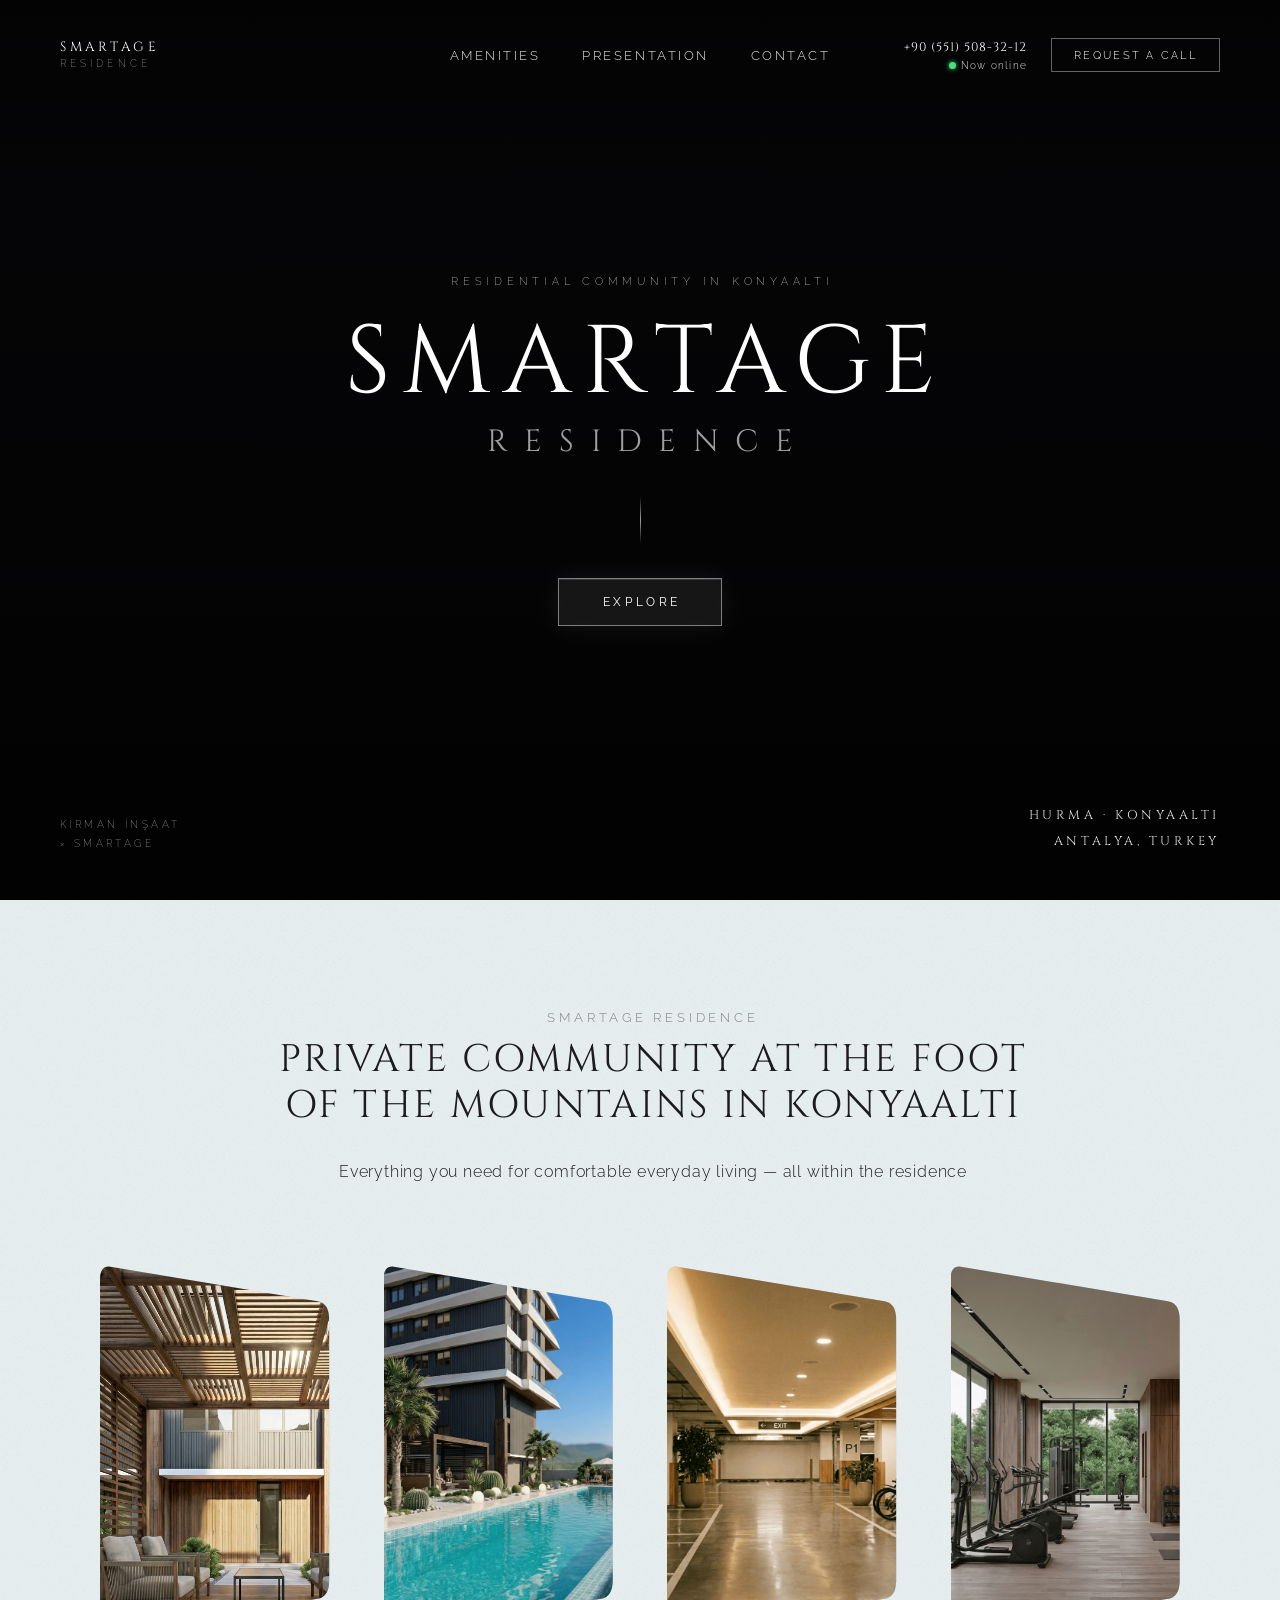
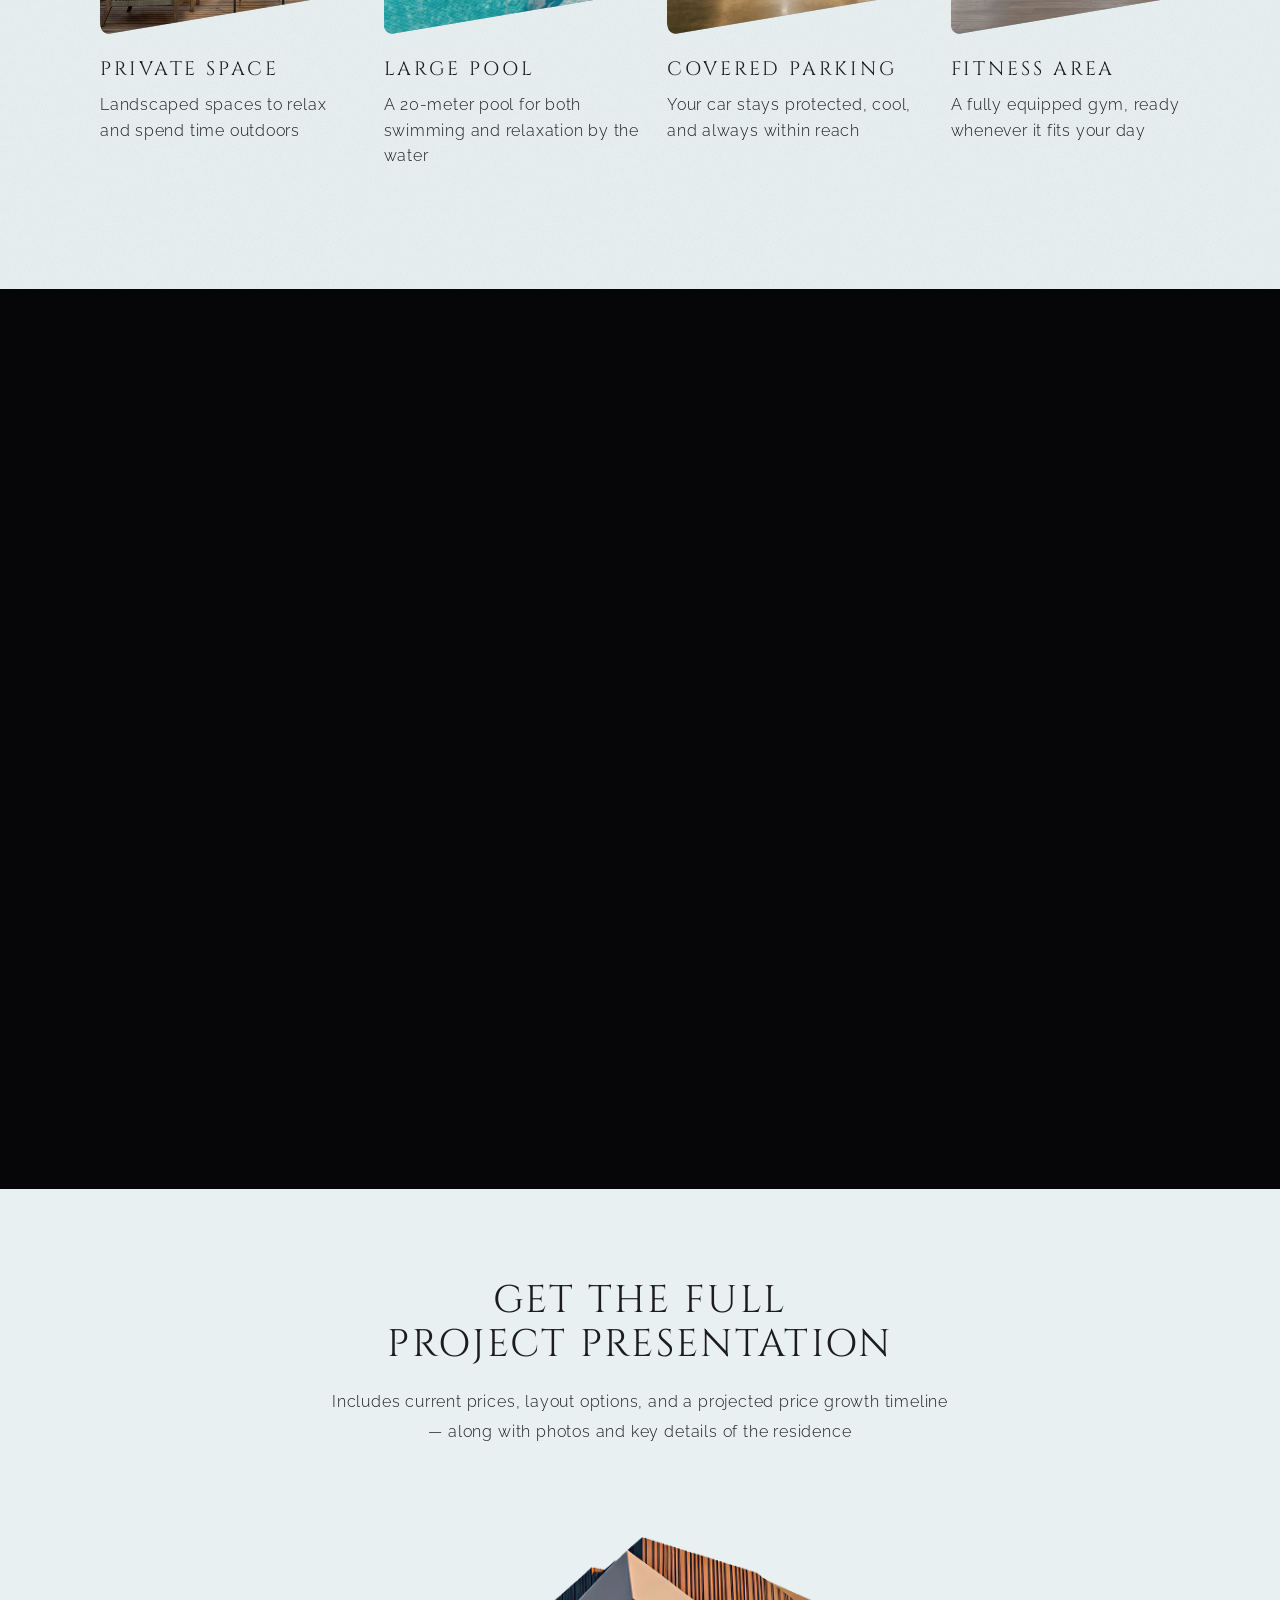
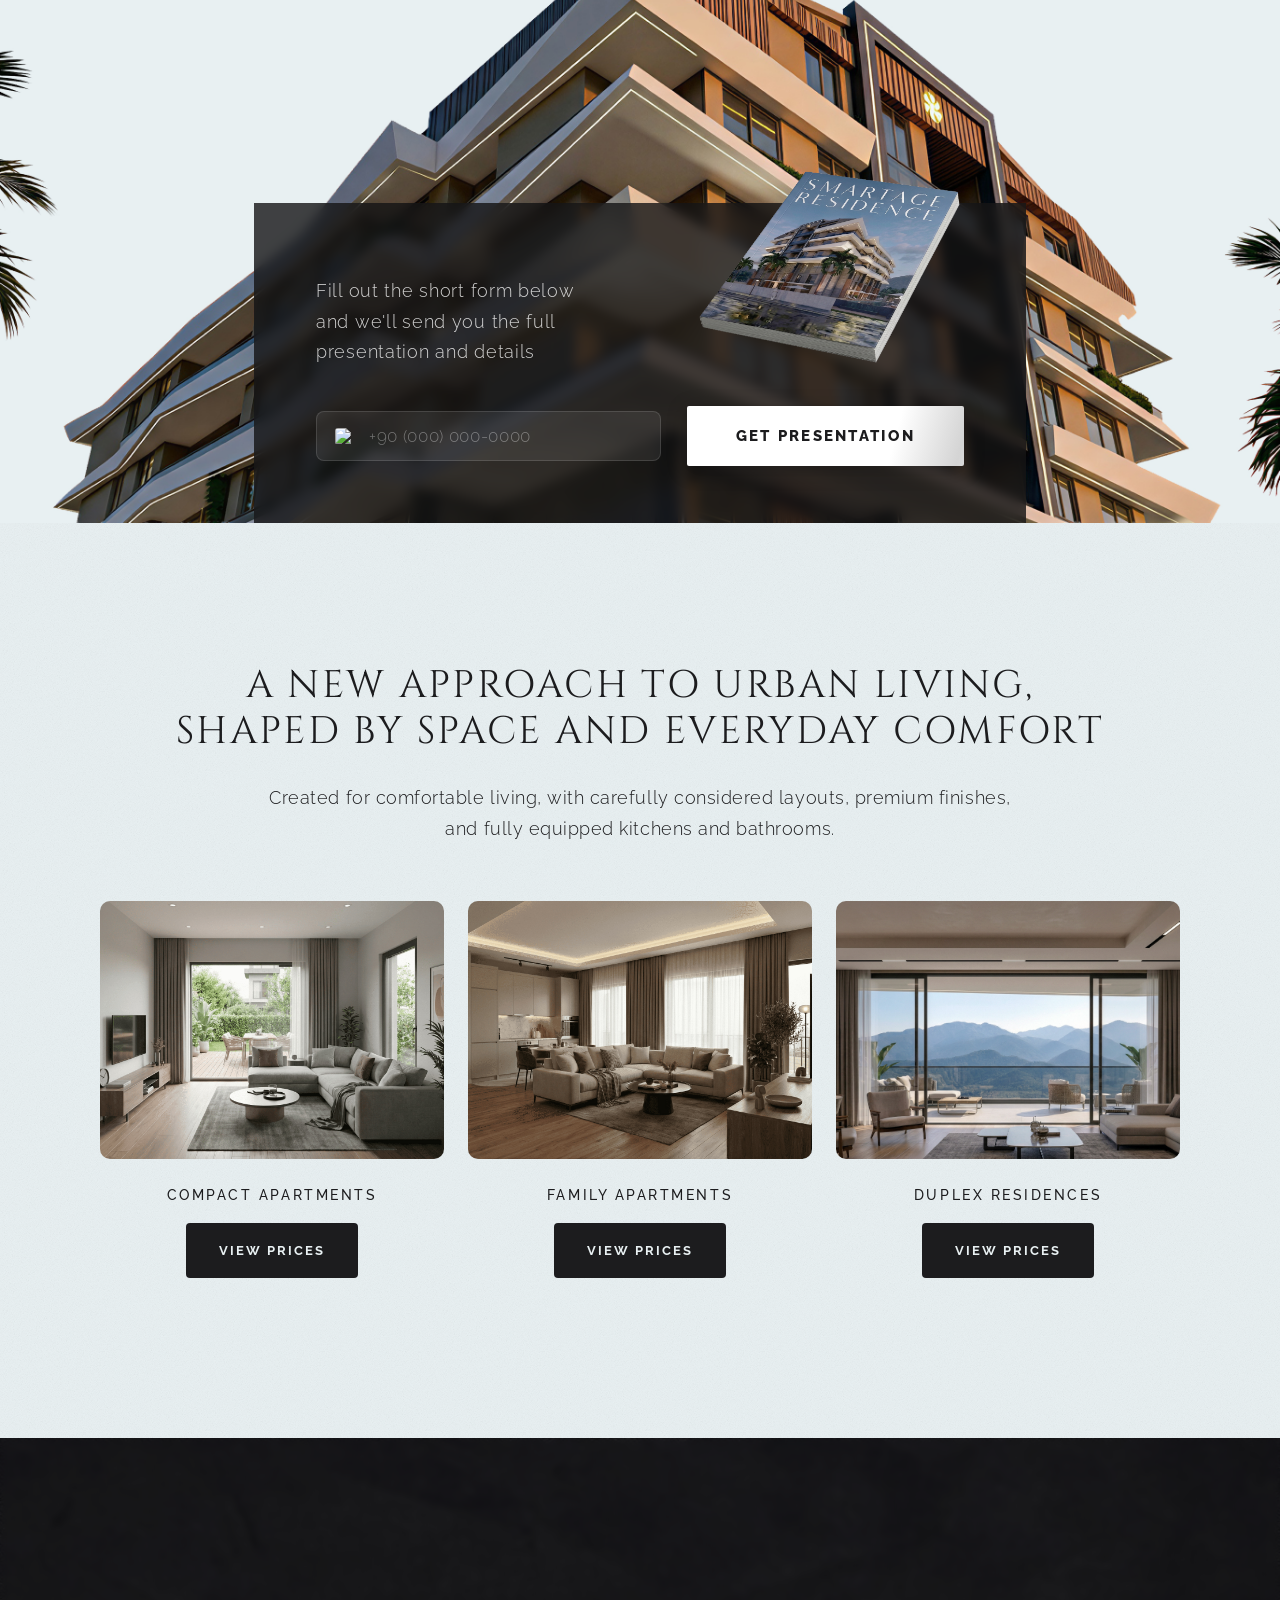
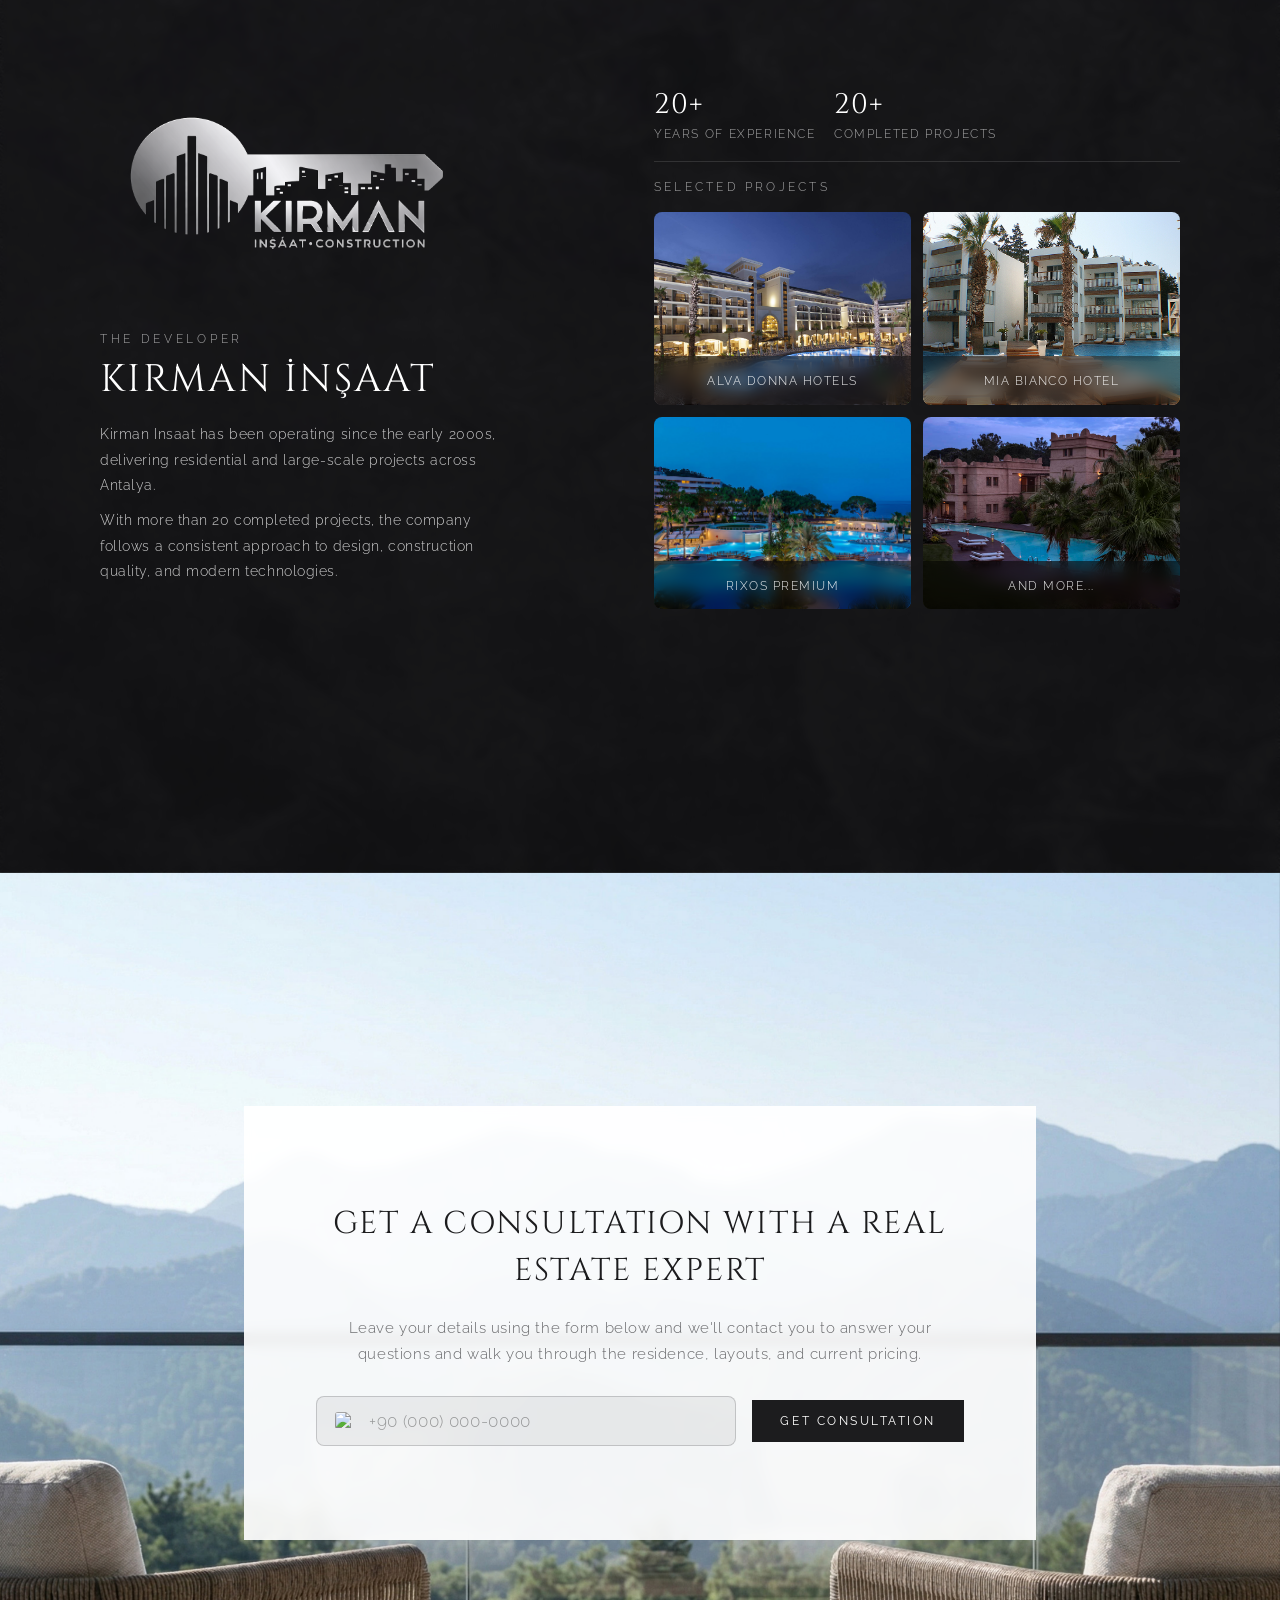
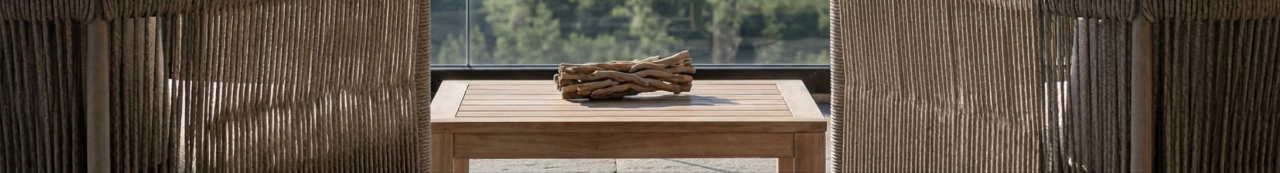
==== index.html @ 29f5382e "235235325235235" ====
<!DOCTYPE html>
<html lang="en">
<head>
  <meta charset="UTF-8">
  <meta name="viewport" content="width=device-width, initial-scale=1.0">
  <title>SmartAge Residence — Antalya</title>
  <link rel="preconnect" href="https://fonts.googleapis.com">
  <link rel="preconnect" href="https://fonts.gstatic.com" crossorigin>
  <link href="https://fonts.googleapis.com/css2?family=Cinzel:wght@400;500;600&family=Raleway:ital,wght@0,200;0,300;0,400;1,200;1,300&display=swap" rel="stylesheet">
  <link rel="stylesheet" href="styles.css">
</head>
<body>

<!-- SVG clip-path definitions -->
<svg width="0" height="0" style="position:absolute;overflow:hidden">
  <defs>
    <!-- Трапеция, повёрнутая на 90° вправо, отражённая по горизонтали.
         Широкая сторона слева, узкая справа. Закруглённые углы через Q bezier. -->
    <clipPath id="trapCard" clipPathUnits="objectBoundingBox">
      <path d="
        M 0.03,0
        L 0.74,0.095
        Q 0.78,0.10 0.78,0.145
        L 0.78,0.855
        Q 0.78,0.90 0.74,0.905
        L 0.03,1
        Q 0,1 0,0.965
        L 0,0.035
        Q 0,0 0.03,0 Z
      "/>
    </clipPath>
  </defs>
</svg>

<!-- ═══════════════════════════════════════════
     HERO
═══════════════════════════════════════════ -->
<section class="hero">

  <!-- Video A (active) -->
  <video id="videoA" class="hero-video" autoplay muted playsinline></video>
  <!-- Video B (standby) -->
  <video id="videoB" class="hero-video hidden" muted playsinline></video>

  <div class="overlay"></div>

  <!-- Nav -->
  <nav>
    <a href="#" class="nav-logo">
      <span class="nav-logo-name">SmartAge</span>
      <span class="nav-logo-sub">Residence</span>
    </a>
    <div class="nav-links">
      <a href="#amenities">Amenities</a>
      <a href="#presentation">Presentation</a>
      <a href="#contact">Contact</a>
    </div>
    <div class="nav-right">
      <div class="nav-phone-block">
        <a href="tel:+905515083212" class="nav-phone-number">+90 (551) 508-32-12</a>
        <span class="nav-online"><span class="nav-online-dot"></span>Now online</span>
      </div>
      <a href="#" class="nav-cta" id="openModal">REQUEST A CALL</a>
    </div>
  </nav>

  <!-- Centered hero text -->
  <div class="hero-center">
    <p class="hero-eyebrow">Residential Community in Konyaaltı</p>
    <h1 class="hero-title-main">SmartAge</h1>
    <p class="hero-title-sub">Residence</p>
    <div class="hero-rule"></div>
    <a href="#section-graphite" class="hero-btn" onclick="document.querySelector('.section-graphite').scrollIntoView({behavior:'smooth'});return false;">Explore</a>
  </div>

  <!-- Bottom corners -->
  <div class="corner-left">
    <span>Kirman İnşaat</span>
    <span>× SmartAge</span>
  </div>
  <div class="corner-right">
    <span>Hurma · Konyaaltı</span>
    <span>Antalya, Turkey</span>
  </div>

</section>

<!-- ═══════════════════════════════════════════
     SECTION 2 — GRAPHITE
═══════════════════════════════════════════ -->
<section class="section-graphite">
  <div class="graphite-vignette"></div>
  <div class="graphite-overlay"></div>

  <div class="amenities-wrap">

    <!-- Header -->
    <header class="amenities-head">
      <h2 class="amenities-title">
        <span class="at-italic">SmartAge Residence</span>
        <span class="at-bold">Private Community at the Foot<br>of the Mountains in Konyaaltı</span>
      </h2>
      <p class="amenities-sub">Everything you need for comfortable everyday living — all within the residence</p>
    </header>

    <!-- Cards -->
    <div class="amenities-grid">

      <div class="amenity-card">
        <div class="amenity-img">
          <img src="images/card1.jpg" alt="Private Space">
        </div>
        <h3 class="amenity-card-title">Private Space</h3>
        <p class="amenity-card-desc">Landscaped spaces to relax and spend time outdoors</p>
      </div>

      <div class="amenity-card">
        <div class="amenity-img">
          <img src="images/card2.jpg" alt="Pool 20m">
        </div>
        <h3 class="amenity-card-title">Large Pool</h3>
        <p class="amenity-card-desc">A 20-meter pool for both swimming and relaxation by the water</p>
      </div>

      <div class="amenity-card">
        <div class="amenity-img">
          <img src="images/card3.png" alt="Covered Parking">
        </div>
        <h3 class="amenity-card-title">Covered Parking</h3>
        <p class="amenity-card-desc">Your car stays protected, cool, and always within reach</p>
      </div>

      <div class="amenity-card">
        <div class="amenity-img">
          <img src="images/card4.png" alt="Fitness Area">
        </div>
        <h3 class="amenity-card-title">Fitness Area</h3>
        <p class="amenity-card-desc">A fully equipped gym, ready whenever it fits your day</p>
      </div>

    </div>
  </div>

</section>

<!-- ═══════════════════════════════════════════
     SECTION 3 — FULLSCREEN PHOTO
═══════════════════════════════════════════ -->
<section class="section-fullphoto">
  <div class="fullphoto-bg"></div>
  <div class="fullphoto-content">
    <h2 class="fullphoto-title">
      <span class="fp-line fp-nowrap">Surrounded by <strong>mountains</strong></span>
      <span class="fp-line">Steps from the <strong>sea</strong></span>
      <span class="fp-line">Hidden in the <strong>city</strong></span>
    </h2>
    <p class="fullphoto-sub fp-line">At SmartAge Residence, you are five minutes from the sea, with the Taurus mountains as your backdrop and the city whenever you need it.</p>
    <a href="#" class="fullphoto-btn fp-line" onclick="document.querySelector('.section-pres').scrollIntoView({behavior:'smooth'});return false;">Get Project Presentation</a>
  </div>
</section>

<!-- ═══════════════════════════════════════════
     SECTION 4 — PRESENTATION
═══════════════════════════════════════════ -->
<section class="section-pres" id="presentation">
  <div class="pres-overlay"></div>

  <div class="pres-inner">

    <!-- Header -->
    <div class="pres-header">
      <h2 class="pres-title">
        <span class="pres-line"><strong>Get</strong> the Full</span>
        <span class="pres-line">Project <strong>Presentation</strong></span>
      </h2>
      <p class="pres-sub">Includes current prices, layout options, and a projected price growth timeline — along with photos and key details of the residence</p>
    </div>

  </div>

  <!-- Bottom: photo + form overlay -->
  <div class="pres-bottom-zone">
    <img class="pres-photo-img" src="images/block4.jpg" alt="">
    <div class="pres-form-bar">
      <div class="pres-form-wrap">
        <img class="pres-mockup" src="images/mockup.png" alt="SmartAge Presentation">
        <form class="pres-form" onsubmit="handlePresForm(event)">
          <p class="pres-form-hint">Fill out the short form below<br>and we'll send you the full<br>presentation and details</p>
          <div class="pres-form-row">
            <div class="pres-phone-wrap">
              <span class="pres-flag"><img src="https://flagcdn.com/w40/tr.png" alt="TR" class="pres-flag-img"></span>
              <input class="pres-phone" id="presPhone" type="tel" placeholder="+90 (000) 000-0000" required>
            </div>
            <button class="pres-btn" type="submit">Get Presentation</button>
          </div>
        </form>
      </div>
    </div>
  </div>

</section>


<!-- ═══════════════════════════════════════════
     SECTION 5 — RESIDENCES
═══════════════════════════════════════════ -->
<section class="section-residences" id="amenities">
  <div class="res-wrap">
    <div class="res-header">
      <h2 class="res-title">
        <span class="res-title-line">A NEW APPROACH TO URBAN LIVING,</span>
        <span class="res-title-line">SHAPED BY SPACE AND EVERYDAY COMFORT</span>
      </h2>
      <p class="res-sub">Created for comfortable living, with carefully considered layouts, premium finishes,<br>and fully equipped kitchens and bathrooms.</p>
    </div>
    <div class="res-grid">
      <div class="res-card">
        <div class="res-photo"><img src="images/ap1.jpg" alt="Compact Apartments"></div>
        <p class="res-caption">Compact Apartments</p>
        <button class="res-btn" onclick="document.querySelector('.section-mountains').scrollIntoView({behavior:'smooth'})">View Prices</button>
      </div>
      <div class="res-card">
        <div class="res-photo"><img src="images/ap2.jpg" alt="Family Apartments"></div>
        <p class="res-caption">Family Apartments</p>
        <button class="res-btn" onclick="document.querySelector('.section-mountains').scrollIntoView({behavior:'smooth'})">View Prices</button>
      </div>
      <div class="res-card">
        <div class="res-photo"><img src="images/ap3.jpg" alt="Duplex Residences"></div>
        <p class="res-caption">Duplex Residences</p>
        <button class="res-btn" onclick="document.querySelector('.section-mountains').scrollIntoView({behavior:'smooth'})">View Prices</button>
      </div>
    </div>
  </div>
</section>

<!-- ═══════════════════════════════════════════
     SECTION 6 — DEVELOPER
═══════════════════════════════════════════ -->
<section class="section-developer">
  <div class="dev-wrap">

    <!-- Left -->
    <div class="dev-left">
      <img class="dev-logo" src="images/logo.png" alt="Kirman İnşaat">
      <span class="dev-eyebrow">The Developer</span>
      <h2 class="dev-title">Kirman İnşaat</h2>
      <p class="dev-text">Kirman Insaat has been operating since the early 2000s, delivering residential and large-scale projects across Antalya.</p>
      <p class="dev-text">With more than 20 completed projects, the company follows a consistent approach to design, construction quality, and modern technologies.</p>
    </div>

    <!-- Right -->
    <div class="dev-right">
      <div class="dev-stats">
        <div class="dev-stat">
          <span class="dev-stat-num">20+</span>
          <span class="dev-stat-label">Years of Experience</span>
        </div>
        <div class="dev-stat">
          <span class="dev-stat-num">20+</span>
          <span class="dev-stat-label">Completed Projects</span>
        </div>
      </div>
      <p class="dev-projects-label">Selected Projects</p>
      <div class="dev-grid">
        <a href="https://www.urartum.com.tr/alva-donna-hotels.html" class="dev-img-link" target="_blank">
          <div class="dev-img-wrap">
            <img src="images/dev1.jpg" alt="Project 1">
            <div class="dev-card-overlay"><span class="dev-card-label">Alva Donna Hotels</span></div>
          </div>
        </a>
        <a href="https://www.urartum.com.tr/mia-bianco-hotel-akyarlar.html" class="dev-img-link" target="_blank">
          <div class="dev-img-wrap">
            <img src="images/dev2.jpg" alt="Project 2">
            <div class="dev-card-overlay"><span class="dev-card-label">Mia Bianco Hotel</span></div>
          </div>
        </a>
        <a href="https://www.urartum.com.tr/rixos-premium-tekirova.html" class="dev-img-link" target="_blank">
          <div class="dev-img-wrap">
            <img src="images/dev3.jpg" alt="Project 3">
            <div class="dev-card-overlay"><span class="dev-card-label">Rixos Premium</span></div>
          </div>
        </a>
        <a href="https://www.urartum.com.tr/projelerimiz" class="dev-img-link" target="_blank">
          <div class="dev-img-wrap">
            <img src="images/dev4.jpg" alt="Project 4">
            <div class="dev-card-overlay"><span class="dev-card-label">And more...</span></div>
          </div>
        </a>
      </div>
    </div>

  </div>
</section>

<!-- ═══════════════════════════════════════════
     SECTION 7 — MOUNTAINS
═══════════════════════════════════════════ -->
<section class="section-mountains" id="contact">
  <div class="mtn-card">
    <h2 class="mtn-title">Get a Consultation with a Real Estate Expert</h2>
    <p class="mtn-sub">Leave your details using the form below and we'll contact you to answer your questions and walk you through the residence, layouts, and current pricing.</p>
    <form class="mtn-form" onsubmit="handleMtnForm(event)">
      <div class="pres-phone-wrap">
        <span class="pres-flag"><img src="https://flagcdn.com/w40/tr.png" alt="TR" class="pres-flag-img"></span>
        <input class="pres-phone" id="mtnPhone" type="tel" placeholder="+90 (000) 000-0000" required>
      </div>
      <button class="mtn-btn" type="submit">Get Consultation</button>
    </form>
  </div>
</section>

<!-- ═══════════════════════════════════════════
     MODAL — REQUEST PRIVATE VIEWING
═══════════════════════════════════════════ -->
<div class="modal-backdrop" id="modalBackdrop">
  <div class="modal">
    <button class="modal-close" id="closeModal">&#x2715;</button>
    <p class="modal-eyebrow">SmartAge Residence</p>
    <h2 class="modal-title">Private Viewing</h2>
    <p class="modal-desc">Leave your number — our manager<br>will contact you within 24 hours.</p>
    <form id="viewingForm" onsubmit="handleSubmit(event)">
      <div class="modal-input-wrap">
        <input
          class="modal-input"
          type="tel"
          id="phoneInput"
          placeholder="+90 ___ ___ __ __"
          autocomplete="tel"
          required
        />
      </div>
      <button type="submit" class="modal-submit">Send Request</button>
    </form>
    <p class="modal-privacy">By submitting you agree to our privacy policy.</p>
  </div>
</div>

<script src="script.js"></script>
<script>
  (function(){
    var sections = [
      { el: document.querySelector('.section-fullphoto'), cls: 'fp-visible', t: 0.25 },
      { el: document.querySelector('.section-pres'), cls: 'pres-visible', t: 0.2 },
      { el: document.querySelector('.mtn-card'), cls: 'mtn-visible', t: 0.3 }
    ];
    sections.forEach(function(s){
      if (!s.el) return;
      var io = new IntersectionObserver(function(entries){
        if (entries[0].isIntersecting) { s.el.classList.add(s.cls); io.disconnect(); }
      }, { threshold: s.t });
      io.observe(s.el);
    });
  })();
</script>

</body>
</html>
---- styles.css ----
*, *::before, *::after { margin: 0; padding: 0; box-sizing: border-box; }

    :root {
      --white:  #FFFFFF;
      --w80:    rgba(255,255,255,0.90);
      --w65:    rgba(255,255,255,0.78);
      --w50:    rgba(255,255,255,0.62);
      --w25:    rgba(255,255,255,0.38);
      --w10:    rgba(255,255,255,0.14);
      --dark:   #060608;
      /* Light section palette */
      --d100: #1c1c1e;
      --d65:  rgba(28,28,30,0.65);
      --d50:  rgba(28,28,30,0.50);
      --d48:  rgba(28,28,30,0.48);
      --d35:  rgba(28,28,30,0.35);
    }

    /* ── 12-COLUMN GRID SYSTEM ─────────────────── */
    .col-grid { display: grid; grid-template-columns: repeat(12, 1fr); }
    .col-5  { grid-column: span 5; }
    .col-6  { grid-column: span 6; }
    .col-7  { grid-column: span 7; }
    .col-3  { grid-column: span 3; }


    html { overflow-x: hidden; background: var(--dark); }
    body { min-height: 100%; overflow-x: hidden; background: var(--dark); }

    /* ── HERO ─────────────────────────────────── */
    .hero {
      position: relative;
      width: 100%;
      height: 100svh;
      min-height: 640px;
      overflow: hidden;
      display: flex;
      flex-direction: column;
    }

    /* ── VIDEOS (A/B for crossfade) ──────────── */
    .hero-video {
      position: absolute;
      inset: 0; z-index: 0;
      width: 100%; height: 100%;
      object-fit: cover;
      object-position: center;
      transition: opacity 0.7s ease;
    }
    .hero-video.hidden { opacity: 0; }

    /* ── OVERLAY ─────────────────────────────── */
    .overlay {
      position: absolute;
      inset: 0; z-index: 1;
      background:
        linear-gradient(to bottom,
          rgba(0,0,0,.50)  0%,
          rgba(0,0,0,.15) 22%,
          rgba(0,0,0,.35) 55%,
          rgba(0,0,0,.75) 100%
        );
    }

    /* ── NAV ─────────────────────────────────── */
    nav {
      position: relative;
      z-index: 10;
      display: grid;
      grid-template-columns: 1fr auto 1fr;
      align-items: center;
      padding: 38px 60px;
      animation: fadeDown .9s ease both;
    }

    .nav-logo {
      display: flex;
      flex-direction: column;
      gap: 3px;
      text-decoration: none;
    }
    .nav-logo-name {
      font-family: 'Cinzel', serif;
      font-weight: 400;
      font-size: .83rem;
      letter-spacing: .28em;
      color: var(--white);
      text-transform: uppercase;
      line-height: 1;
    }
    .nav-logo-sub {
      font-family: 'Raleway', sans-serif;
      font-weight: 200;
      font-size: .61rem;
      letter-spacing: .42em;
      color: var(--w50);
      text-transform: uppercase;
    }

    .nav-links {
      display: flex;
      gap: 42px;
      justify-content: center;
      animation: fadeDown .9s .06s ease both;
    }
    .nav-links a {
      font-family: 'Raleway', sans-serif;
      font-weight: 300;
      font-size: .79rem;
      letter-spacing: .2em;
      text-transform: uppercase;
      color: var(--w80);
      text-decoration: none;
      transition: color .2s;
    }
    .nav-links a:hover { color: var(--white); }

    .nav-cta {
      font-family: 'Raleway', sans-serif;
      font-weight: 300;
      font-size: .71rem;
      letter-spacing: .2em;
      text-transform: uppercase;
      color: var(--white);
      background: transparent;
      border: 1px solid var(--w25);
      padding: 9px 22px;
      text-decoration: none;
      cursor: pointer;
      justify-self: end;
      transition: border-color .25s, background .25s;
      animation: fadeDown .9s .12s ease both;
    }
    .nav-cta:hover {
      border-color: var(--w80);
      background: var(--w10);
    }

    .nav-right {
      display: flex;
      align-items: center;
      gap: 24px;
      justify-self: end;
      animation: fadeDown .9s .12s ease both;
    }
    .nav-right .nav-cta {
      animation: none;
      justify-self: unset;
    }
    .nav-phone-block {
      display: flex;
      flex-direction: column;
      align-items: flex-end;
      gap: 3px;
    }
    .nav-phone-number {
      font-family: 'Cinzel', serif;
      font-weight: 400;
      font-size: .78rem;
      letter-spacing: .08em;
      color: var(--white);
      text-decoration: none;
      white-space: nowrap;
      transition: color .2s;
    }
    .nav-phone-number:hover { color: var(--w80); }
    .nav-online {
      display: flex;
      align-items: center;
      gap: 5px;
      font-family: 'Raleway', sans-serif;
      font-weight: 300;
      font-size: .65rem;
      letter-spacing: .12em;
      color: var(--w80);
    }
    .nav-online-dot {
      width: 7px;
      height: 7px;
      border-radius: 50%;
      background: #4ade80;
      box-shadow: 0 0 5px #4ade80;
      flex-shrink: 0;
    }

    /* ── CENTER CONTENT ──────────────────────── */
    .hero-center {
      position: absolute;
      inset: 0;
      z-index: 5;
      display: flex;
      flex-direction: column;
      align-items: center;
      justify-content: center;
      text-align: center;
      padding: 0 24px;
    }

    .hero-eyebrow {
      font-family: 'Raleway', sans-serif;
      font-weight: 200;
      font-size: .66rem;
      letter-spacing: .45em;
      padding-left: .45em;
      text-transform: uppercase;
      color: var(--w65);
      margin-bottom: 28px;
      animation: fadeUp 1.1s .3s ease both;
    }

    .hero-title-main {
      font-family: 'Cinzel', serif;
      font-weight: 400;
      font-size: clamp(3.2rem, 7.5vw, 7.5rem);
      line-height: 1;
      letter-spacing: .12em;
      padding-left: .12em;
      color: var(--white);
      text-transform: uppercase;
      animation: fadeUp 1.1s .45s ease both;
    }

    .hero-title-sub {
      font-family: 'Cinzel', serif;
      font-weight: 400;
      font-size: clamp(1.1rem, 2.4vw, 2.4rem);
      letter-spacing: .55em;
      padding-left: .55em;
      color: var(--w50);
      text-transform: uppercase;
      margin-top: 10px;
      animation: fadeUp 1.1s .55s ease both;
    }

    .hero-rule {
      width: 1px;
      height: 48px;
      background: linear-gradient(to bottom, transparent, var(--w50), transparent);
      margin: 34px auto;
      animation: fadeUp 1.1s .65s ease both;
    }

    /* ── HERO CTA BUTTON ─────────────────────── */
    .hero-btn {
      font-family: 'Raleway', sans-serif;
      font-weight: 400;
      font-size: .75rem;
      letter-spacing: .3em;
      text-indent: .3em;
      text-transform: uppercase;
      color: var(--white);
      background: rgba(255,255,255,0.08);
      backdrop-filter: blur(12px);
      -webkit-backdrop-filter: blur(12px);
      border: 1px solid rgba(255,255,255,0.45);
      padding: 16px 40px;
      text-decoration: none;
      cursor: pointer;
      transition: all .3s ease;
      animation: fadeUp 1.1s .75s ease both;
      box-shadow:
        0 0 28px rgba(255,255,255,0.08),
        inset 0 1px 0 rgba(255,255,255,0.15);
    }
    .hero-btn:hover {
      background: rgba(255,255,255,0.16);
      border-color: rgba(255,255,255,0.8);
      box-shadow:
        0 0 48px rgba(255,255,255,0.18),
        0 0 80px rgba(255,255,255,0.06),
        inset 0 1px 0 rgba(255,255,255,0.25);
      transform: translateY(-1px);
    }

    /* ── BOTTOM CORNERS ──────────────────────── */
    .corner-left {
      position: absolute;
      bottom: 46px; left: 60px;
      z-index: 5;
      animation: fadeUp 1.1s .9s ease both;
    }
    .corner-left span {
      font-family: 'Raleway', sans-serif;
      font-weight: 200;
      font-size: .61rem;
      letter-spacing: .35em;
      text-transform: uppercase;
      color: var(--w50);
      display: block;
      line-height: 2;
    }

    .corner-right {
      position: absolute;
      bottom: 46px; right: 60px;
      z-index: 5;
      text-align: right;
      animation: fadeUp 1.1s .9s ease both;
    }
    .corner-right span {
      font-family: 'Cinzel', serif;
      font-weight: 400;
      font-size: .79rem;
      letter-spacing: .28em;
      color: var(--w80);
      display: block;
      line-height: 2;
      text-transform: uppercase;
    }

    /* ── KEYFRAMES ───────────────────────────── */
    @keyframes fadeUp {
      from { opacity: 0; transform: translateY(20px); }
      to   { opacity: 1; transform: translateY(0); }
    }
    @keyframes fadeDown {
      from { opacity: 0; transform: translateY(-12px); }
      to   { opacity: 1; transform: translateY(0); }
    }

    /* ═══════════════════════════════════════════
       MODAL — REQUEST PRIVATE VIEWING
    ═══════════════════════════════════════════ */
    .modal-backdrop {
      position: fixed;
      inset: 0;
      z-index: 100;
      background: rgba(0,0,0,0);
      backdrop-filter: blur(0px);
      -webkit-backdrop-filter: blur(0px);
      display: flex;
      align-items: center;
      justify-content: center;
      opacity: 0;
      pointer-events: none;
      transition: opacity .35s ease, backdrop-filter .35s ease, background .35s ease;
    }
    .modal-backdrop.open {
      opacity: 1;
      pointer-events: all;
      background: rgba(0,0,0,0.6);
      backdrop-filter: blur(8px);
      -webkit-backdrop-filter: blur(8px);
    }

    .modal {
      background: rgba(10,10,14,0.92);
      border: 1px solid rgba(255,255,255,0.12);
      padding: 52px 48px;
      width: 100%;
      max-width: 420px;
      text-align: center;
      transform: translateY(20px);
      transition: transform .35s cubic-bezier(.16,1,.3,1);
      position: relative;
    }
    .modal-backdrop.open .modal {
      transform: translateY(0);
    }

    .modal-close {
      position: absolute;
      top: 18px; right: 22px;
      background: none; border: none;
      color: var(--w50);
      font-size: 1.2rem;
      cursor: pointer;
      line-height: 1;
      transition: color .2s;
    }
    .modal-close:hover { color: var(--white); }

    .modal-eyebrow {
      font-family: 'Raleway', sans-serif;
      font-weight: 200;
      font-size: .61rem;
      letter-spacing: .4em;
      text-transform: uppercase;
      color: var(--w50);
      margin-bottom: 16px;
    }

    .modal-title {
      font-family: 'Cinzel', serif;
      font-weight: 400;
      font-size: 1.3rem;
      letter-spacing: .12em;
      color: var(--white);
      text-transform: uppercase;
      margin-bottom: 8px;
    }

    .modal-desc {
      font-family: 'Raleway', sans-serif;
      font-weight: 200;
      font-size: .83rem;
      letter-spacing: .1em;
      color: var(--w50);
      margin-bottom: 36px;
      line-height: 1.7;
    }

    .modal-input-wrap {
      position: relative;
      margin-bottom: 16px;
    }

    .modal-input {
      width: 100%;
      background: rgba(255,255,255,0.05);
      border: 1px solid rgba(255,255,255,0.18);
      color: var(--white);
      font-family: 'Raleway', sans-serif;
      font-weight: 300;
      font-size: .88rem;
      letter-spacing: .08em;
      padding: 15px 18px;
      outline: none;
      transition: border-color .25s;
      text-align: center;
    }
    .modal-input::placeholder {
      color: var(--w25);
      letter-spacing: .15em;
      font-size: .77rem;
    }
    .modal-input:focus {
      border-color: rgba(255,255,255,0.5);
    }

    .modal-submit {
      width: 100%;
      font-family: 'Raleway', sans-serif;
      font-weight: 400;
      font-size: .79rem;
      letter-spacing: .3em;
      text-transform: uppercase;
      color: var(--dark);
      background: var(--white);
      border: none;
      padding: 16px;
      cursor: pointer;
      transition: background .25s, transform .2s;
      margin-top: 4px;
    }
    .modal-submit:hover {
      background: rgba(255,255,255,0.88);
      transform: translateY(-1px);
    }

    .modal-privacy {
      font-family: 'Raleway', sans-serif;
      font-weight: 200;
      font-size: .57rem;
      letter-spacing: .1em;
      color: var(--w25);
      margin-top: 20px;
    }



    /* ── SECTION 3 — FULLSCREEN PHOTO ──────── */
    .section-fullphoto {
      width: 100%;
      height: 100svh;
      min-height: 560px;
      background: url('images/block2.jpeg') center center / cover no-repeat fixed;
      display: grid;
      grid-template-columns: repeat(12, 1fr);
      align-items: center;
      padding-bottom: 18vh;
    }
    .fullphoto-bg { display: none; }
    /* right half: cols 7–12 */
    .fullphoto-content {
      grid-column: 7 / 13;
      padding: 0 80px 0 0;
    }
    .fullphoto-title {
      font-family: 'Cinzel', serif;
      font-weight: 400;
      font-size: clamp(1.497rem, 2.46vw, 2.781rem);
      letter-spacing: .07em;
      line-height: 1.6;
      color: var(--white);
      text-transform: uppercase;
      margin-bottom: 28px;
      text-indent: 0;
      padding-left: 0;
    }
    .fullphoto-title strong {
      font-weight: 600;
    }
    @keyframes fpFadeUp {
      from { opacity: 0; transform: translateY(28px); }
      to   { opacity: 1; transform: translateY(0); }
    }
    .fp-line {
      display: block;
      opacity: 0;
      transform: translateY(28px);
    }
    .fp-nowrap { white-space: nowrap; }
    .section-fullphoto.fp-visible .fp-line:nth-child(1) { animation: fpFadeUp .75s cubic-bezier(.22,.61,.36,1) .1s forwards; }
    .section-fullphoto.fp-visible .fp-line:nth-child(2) { animation: fpFadeUp .75s cubic-bezier(.22,.61,.36,1) .35s forwards; }
    .section-fullphoto.fp-visible .fp-line:nth-child(3) { animation: fpFadeUp .75s cubic-bezier(.22,.61,.36,1) .6s forwards; }
    .section-fullphoto.fp-visible .fullphoto-sub.fp-line  { animation: fpFadeUp .75s cubic-bezier(.22,.61,.36,1) .9s forwards; }
    .fullphoto-sub {
      font-family: 'Raleway', sans-serif;
      font-weight: 300;
      font-size: clamp(0.913rem, 1.1vw, 1.034rem);
      letter-spacing: .07em;
      line-height: 1.9;
      color: rgba(255,255,255,0.82);
    }
    .fullphoto-btn {
      display: inline-block;
      margin-top: 32px;
      font-family: 'Raleway', sans-serif;
      font-weight: 700;
      font-size: .68rem;
      letter-spacing: .22em;
      text-transform: uppercase;
      color: #1c1c1e;
      background: #ffffff;
      padding: 14px 28px;
      border-radius: 2px;
      text-decoration: none;
      transition: background .2s ease, color .2s ease, transform .2s ease;
    }
    .fullphoto-btn:hover { background: #f0f0f0; transform: translateY(-2px); }
    .section-fullphoto.fp-visible .fullphoto-btn.fp-line { animation: fpFadeUp .75s cubic-bezier(.22,.61,.36,1) 1.15s forwards; }
    @media (max-width: 768px) {
      .fullphoto-content { grid-column: 4 / 13; padding: 0 20px 0 0; }
      .fullphoto-title { font-size: clamp(1.1rem, 4.2vw, 1.5rem); }
    }
    @media (max-width: 480px) {
      .fullphoto-content { grid-column: 2 / 13; }
    }

    /* ── SECTION 4 — FLOOR PLANS ────────────── */
    .section-plans {
      width: 100%;
      background-color: #e8f0f2;
      padding: 110px 0 120px;
    }
    .plans-wrap {
      max-width: 1200px;
      margin: 0 auto;
      padding: 0 60px;
    }
    .plans-header {
      text-align: center;
      margin-bottom: 56px;
    }
    .plans-eyebrow {
      display: block;
      font-family: 'Raleway', sans-serif;
      font-weight: 300;
      font-size: .79rem;
      letter-spacing: .30em;
      text-transform: uppercase;
      color: var(--d50);
      margin-bottom: 16px;
    }
    .plans-h-title {
      font-family: 'Cinzel', serif;
      font-weight: 400;
      font-size: clamp(1.8rem, 3vw, 2.8rem);
      letter-spacing: .06em;
      line-height: 1.2;
      color: var(--d100);
    }
    .plans-tabs {
      display: flex;
      justify-content: center;
      margin-bottom: 72px;
    }
    .plans-tab {
      font-family: 'Raleway', sans-serif;
      font-weight: 300;
      font-size: .83rem;
      letter-spacing: .18em;
      text-transform: uppercase;
      color: rgba(28,28,30,0.85);
      background: transparent;
      border: 1px solid rgba(28,28,30,0.25);
      margin-left: -1px;
      padding: 14px 28px;
      cursor: pointer;
      position: relative;
      transition: background .25s, color .25s, border-color .25s;
    }
    .plans-tab:first-child { margin-left: 0; }
    .plans-tab.active {
      background: #1c1c1e;
      color: #fff;
      border-color: #1c1c1e;
      z-index: 1;
    }
    .plans-tab:hover:not(.active) {
      color: rgba(28,28,30,0.8);
      border-color: rgba(28,28,30,0.4);
      background: rgba(28,28,30,0.05);
    }
    .plan-panel { display: none; }
    /* Plan panel: 6+6 cols = 12-col system expressed as 1fr 1fr */
    .plan-panel.active {
      display: grid;
      grid-template-columns: 1fr 1fr;
      gap: 72px;
      align-items: start;
      animation: planFadeIn .5s ease forwards;
    }
    @keyframes planFadeIn {
      from { opacity: 0; transform: translateY(12px); }
      to   { opacity: 1; transform: translateY(0); }
    }
    .plan-images { display: flex; flex-direction: column; gap: 16px; }
    .plan-img-wrap { display: flex; flex-direction: column; gap: 10px; }
    .plan-img-box {
      width: 100%;
      aspect-ratio: 1/1;
      border: 1px solid rgba(28,28,30,0.12);
      background: rgba(28,28,30,0.03);
      display: flex;
      align-items: center;
      justify-content: center;
      overflow: hidden;
    }
    .plan-img-box img { width: 100%; height: 100%; object-fit: contain; }
    .plan-img-box span {
      font-family: 'Raleway', sans-serif;
      font-size: .64rem;
      letter-spacing: .2em;
      text-transform: uppercase;
      color: rgba(28,28,30,0.3);
    }
    .plan-images.duplex .plan-img-box { aspect-ratio: 1/1; }
    .plan-floor-label {
      font-family: 'Raleway', sans-serif;
      font-size: .64rem;
      letter-spacing: .2em;
      text-transform: uppercase;
      color: var(--d48);
      text-align: center;
    }
    .plan-info { display: flex; flex-direction: column; gap: 20px; }
    .plan-title {
      font-family: 'Cinzel', serif;
      font-weight: 400;
      font-size: clamp(1.3rem, 1.8vw, 1.9rem);
      letter-spacing: .07em;
      color: var(--d100);
    }
    .plan-subtitle {
      font-family: 'Raleway', sans-serif;
      font-weight: 300;
      font-size: .92rem;
      letter-spacing: .05em;
      color: var(--d65);
      line-height: 1.8;
    }
    .plan-divider { width: 100%; height: 1px; background: rgba(28,28,30,0.1); }
    .plan-specs { width: 100%; border-collapse: collapse; }
    .plan-specs tr { border-bottom: 1px solid rgba(28,28,30,0.08); }
    .plan-specs td {
      padding: 13px 0;
      font-family: 'Raleway', sans-serif;
      font-weight: 300;
      font-size: .79rem;
      letter-spacing: .07em;
      color: var(--d100);
    }
    .plan-specs td:last-child { text-align: right; color: var(--d100); font-weight: 600; }
    .plan-null { color: rgba(28,28,30,0.42) !important; }
    .plan-floors-info { display: flex; flex-direction: column; gap: 24px; }
    .plan-floor-heading {
      display: block;
      font-family: 'Raleway', sans-serif;
      font-weight: 300;
      font-size: .64rem;
      letter-spacing: .25em;
      text-transform: uppercase;
      color: var(--d48);
      margin-bottom: 6px;
    }
    .plan-explore-btn {
      align-self: flex-start;
      margin-top: 8px;
      font-family: 'Raleway', sans-serif;
      font-weight: 300;
      font-size: .79rem;
      letter-spacing: .22em;
      text-transform: uppercase;
      color: #fff;
      background: #1c1c1e;
      border: none;
      padding: 14px 44px;
      cursor: pointer;
      transition: background .25s, transform .2s;
    }
    .plan-explore-btn:hover {
      background: rgba(28,28,30,0.82);
      transform: translateY(-1px);
    }

    /* ── SECTION 5 — VIDEO ──────────────────── */
    .section-video {
      position: relative;
      width: 100%;
      height: 100svh;
      overflow: hidden;
      background: #000;
    }
    .section-video video {
      position: absolute;
      inset: 0;
      width: 100%;
      height: 100%;
      object-fit: cover;
    }
    .video-fade-overlay {
      position: absolute;
      inset: 0;
      background: #000;
      opacity: 0;
      pointer-events: none;
      z-index: 2;
      transition: opacity .4s ease;
    }

    /* ── SECTION 5 — LOCATION ───────────────── */
    .section-location {
      width: 100%;
      background-color: #e8f0f2;
      padding: 110px 0 120px;
    }
    .location-wrap {
      max-width: 1200px;
      margin: 0 auto;
      padding: 0 60px;
      /* 5+7 = 12-col system expressed as 5fr 7fr */
      display: grid;
      grid-template-columns: 5fr 7fr;
      gap: 120px;
      align-items: start;
    }
    .location-eyebrow {
      display: block;
      font-family: 'Raleway', sans-serif;
      font-weight: 300;
      font-size: .79rem;
      letter-spacing: .30em;
      text-transform: uppercase;
      color: var(--d50);
      margin-bottom: 16px;
    }
    .location-title {
      font-family: 'Cinzel', serif;
      font-weight: 400;
      font-size: clamp(1.8rem, 3vw, 2.8rem);
      letter-spacing: .06em;
      color: var(--d100);
      margin-bottom: 20px;
      line-height: 1.2;
    }
    .location-desc {
      font-family: 'Raleway', sans-serif;
      font-weight: 300;
      font-size: .92rem;
      letter-spacing: .05em;
      line-height: 1.8;
      color: var(--d65);
      margin-bottom: 44px;
    }
    .location-pois {
      display: flex;
      flex-direction: column;
      gap: 0;
    }
    .location-poi {
      display: flex;
      align-items: center;
      gap: 16px;
      padding: 16px 0;
      border-bottom: 1px solid rgba(28,28,30,0.08);
    }
    .location-poi:first-child { border-top: 1px solid rgba(28,28,30,0.08); }
    .location-poi-icon {
      width: 38px;
      height: 38px;
      background: rgba(28,28,30,0.055);
      border-radius: 8px;
      display: flex;
      align-items: center;
      justify-content: center;
      flex-shrink: 0;
      color: rgba(28,28,30,0.45);
    }
    .location-poi-info {
      flex: 1;
    }
    .location-poi-name {
      font-family: 'Raleway', sans-serif;
      font-weight: 500;
      font-size: .88rem;
      letter-spacing: .04em;
      color: var(--d100);
    }
    .location-poi-sub {
      font-family: 'Raleway', sans-serif;
      font-weight: 300;
      font-size: .78rem;
      color: var(--d48);
      margin-top: 2px;
    }
    .location-poi-dist {
      font-family: 'Raleway', sans-serif;
      font-weight: 600;
      font-size: .83rem;
      letter-spacing: .04em;
      color: var(--d100);
    }
    .location-map {
      width: 100%;
      aspect-ratio: 4/3;
      border-radius: 4px;
      overflow: hidden;
      box-shadow: 0 8px 40px rgba(0,0,0,0.10);
      margin-top: 185px;
    }
    .location-map iframe {
      width: 100%;
      height: 100%;
      display: block;
      border: 0;
    }

    /* ── SECTION 6 — DEVELOPER ──────────────── */
    .section-developer {
      position: relative;
      width: 100%;
      min-height: 115svh;
      background: url('images/texture.jpg') center center / cover no-repeat;
      display: flex;
      align-items: center;
      overflow: hidden;
    }
    .section-developer::before {
      content: '';
      position: absolute;
      inset: 0;
      z-index: 0;
      backdrop-filter: blur(3px);
      -webkit-backdrop-filter: blur(3px);
      background: rgba(6, 6, 8, 0.55);
      pointer-events: none;
    }
    .dev-wrap {
      position: relative;
      z-index: 1;
      width: 100%;
      max-width: 1200px;
      margin: 0 auto;
      padding: 110px 60px 120px;
      display: grid;
      grid-template-columns: repeat(12, 1fr);
      gap: 28px;
      align-items: stretch;
    }
    .dev-left {
      grid-column: 1 / 6;
      display: flex;
      flex-direction: column;
      align-items: flex-start;
    }
    .dev-logo {
      width: auto;
      height: auto;
      max-width: 368px;
      mix-blend-mode: lighten;
      margin-bottom: 28px;
      margin-top: -70px;
      flex-shrink: 0;
    }
    .dev-eyebrow {
      font-family: 'Raleway', sans-serif;
      font-weight: 300;
      font-size: .72rem;
      letter-spacing: .32em;
      text-transform: uppercase;
      color: var(--w50);
      margin-bottom: 12px;
      margin-top: -60px;
    }
    .dev-title {
      font-family: 'Cinzel', serif;
      font-weight: 400;
      font-size: clamp(1.8rem, 3vw, 2.8rem);
      letter-spacing: .06em;
      text-transform: uppercase;
      white-space: nowrap;
      color: var(--white);
      line-height: 1.15;
      margin-bottom: 20px;
    }
    .dev-text {
      font-family: 'Raleway', sans-serif;
      font-weight: 300;
      font-size: .88rem;
      letter-spacing: .04em;
      color: var(--w65);
      line-height: 1.8;
      margin-bottom: 10px;
      max-width: 400px;
    }
    .dev-text:last-child { margin-bottom: 0; }
    .dev-right {
      grid-column: 7 / 13;
      display: flex;
      flex-direction: column;
      gap: 18px;
    }
    .dev-projects-label {
      font-family: 'Raleway', sans-serif;
      font-weight: 300;
      font-size: .72rem;
      letter-spacing: .28em;
      text-transform: uppercase;
      color: var(--w50);
    }
    .dev-grid {
      display: grid;
      grid-template-columns: repeat(2, 1fr);
      gap: 12px;
    }
    .dev-img-wrap {
      aspect-ratio: 4 / 3;
      position: relative;
    }
    .dev-card-overlay {
      position: absolute;
      bottom: 0;
      left: 0;
      right: 0;
      height: 25%;
      background: rgba(0,0,0,0.52);
      backdrop-filter: blur(8px);
      -webkit-backdrop-filter: blur(8px);
      display: flex;
      flex-direction: column;
      align-items: center;
      justify-content: center;
      gap: 8px;
    }
    .dev-card-label {
      font-family: 'Raleway', sans-serif;
      font-weight: 300;
      font-size: 0.78rem;
      letter-spacing: 0.12em;
      color: rgba(255,255,255,0.92);
      text-transform: uppercase;
    }
    .dev-img-link {
      display: block;
      border-radius: 8px;
      overflow: hidden;
    }
    .dev-img-wrap img {
      width: 100%;
      height: 100%;
      object-fit: cover;
      display: block;
      transition: transform 0.5s cubic-bezier(.25,.46,.45,.94);
    }
    .dev-img-link:hover .dev-img-wrap img {
      transform: scale(1.06);
    }
    .dev-img-link:hover .dev-card-overlay {
      background: rgba(0,0,0,0.65);
    }
    .dev-stats {
      display: grid;
      grid-template-columns: repeat(3, 1fr);
      gap: 14px;
      border-bottom: 1px solid rgba(255,255,255,0.12);
      padding-bottom: 18px;
    }
    .dev-stat {
      display: flex;
      flex-direction: column;
      gap: 6px;
    }
    .dev-stat-num {
      font-family: 'Cinzel', serif;
      font-weight: 400;
      font-size: clamp(1.4rem, 2.2vw, 2.2rem);
      letter-spacing: .04em;
      color: var(--white);
      line-height: 1;
    }
    .dev-stat-label {
      font-family: 'Raleway', sans-serif;
      font-weight: 300;
      font-size: .72rem;
      letter-spacing: .14em;
      text-transform: uppercase;
      color: var(--w50);
      line-height: 1.5;
    }
    @media (max-width: 900px) {
      .section-developer { height: auto; min-height: 100svh; align-items: flex-start; }
      .dev-left { grid-column: 1 / 13; }
      .dev-right { grid-column: 1 / 13; }
      .dev-wrap { padding: 80px 32px 90px; }
    }
    @media (max-width: 600px) {
      .dev-wrap { padding: 64px 24px 72px; }
      .dev-stats { grid-template-columns: repeat(3, 1fr); gap: 8px; }
    }

    /* ── SECTION 7 — MOUNTAINS ───────────────── */
    .section-mountains {
      position: relative;
      width: 100%;
      min-height: 100svh;
      background: url('images/bg.jpg') center center / cover no-repeat;
      display: flex;
      align-items: center;
      justify-content: center;
    }
    .mtn-card {
      position: relative;
      z-index: 1;
      background: rgba(255, 255, 255, 0.92);
      backdrop-filter: blur(6px);
      -webkit-backdrop-filter: blur(6px);
      padding: 94px 72px;
      max-width: 792px;
      width: 90%;
      text-align: center;
    }
    .mtn-title {
      font-family: 'Cinzel', serif;
      font-weight: 400;
      font-size: clamp(1.497rem, 2.46vw, 2.781rem);
      letter-spacing: .06em;
      text-transform: uppercase;
      color: #1c1c1e;
      line-height: 1.5;
      margin-bottom: 20px;
      opacity: 0;
      transform: translateY(20px);
    }
    .mtn-card.mtn-visible .mtn-title {
      animation: mtnFormUp .7s cubic-bezier(.22,.61,.36,1) .1s forwards;
    }
    .mtn-sub {
      font-family: 'Raleway', sans-serif;
      font-weight: 300;
      font-size: .92rem;
      letter-spacing: .04em;
      color: rgba(28,28,30,0.65);
      line-height: 1.8;
      margin-bottom: 28px;
      opacity: 0;
      transform: translateY(20px);
    }
    .mtn-card.mtn-visible .mtn-sub {
      animation: mtnFormUp .7s cubic-bezier(.22,.61,.36,1) .25s forwards;
    }
    .mtn-form {
      display: flex;
      align-items: center;
      justify-content: center;
      gap: 16px;
      opacity: 0;
      transform: translateY(24px);
    }
    .mtn-card.mtn-visible .mtn-form {
      animation: mtnFormUp .7s cubic-bezier(.22,.61,.36,1) .4s forwards;
    }
    @keyframes mtnFormUp {
      to { opacity: 1; transform: translateY(0); }
    }
    @keyframes mtnCardIn {
      from { opacity: 0; transform: translateY(40px); }
      to   { opacity: 1; transform: translateY(0); }
    }
    .mtn-card {
      opacity: 0;
      transform: translateY(40px);
    }
    .mtn-card.mtn-visible {
      animation: mtnCardIn .85s cubic-bezier(.22,.61,.36,1) forwards;
    }
    .mtn-btn {
      font-family: 'Raleway', sans-serif;
      font-weight: 400;
      font-size: .72rem;
      letter-spacing: .22em;
      text-transform: uppercase;
      color: var(--white);
      background: #1c1c1e;
      border: none;
      padding: 14px 28px;
      cursor: pointer;
      white-space: nowrap;
      flex-shrink: 0;
      transition: background .25s;
    }
    .mtn-btn:hover { background: rgba(20,20,22,0.82); }
    .mtn-form .pres-phone-wrap {
      background: rgba(20,20,22,0.06);
      border: 1px solid rgba(20,20,22,0.18);
    }
    .mtn-form .pres-phone { color: #1c1c1e; }
    .mtn-form .pres-phone::placeholder { color: rgba(0,0,0,0.35); }

    /* ── SECTION 2 — GRAPHITE ────────────────── */
    .section-graphite {
      position: relative;
      width: 100%;
      min-height: 100svh;
      background-color: #e8f0f2;
      overflow: hidden;
    }

    /* Coarse concrete noise layer */
    .section-graphite::before {
      content: '';
      position: absolute;
      inset: 0;
      background-image: url("data:image/svg+xml,%3Csvg xmlns='http://www.w3.org/2000/svg' width='400' height='400'%3E%3Cfilter id='noise'%3E%3CfeTurbulence type='fractalNoise' baseFrequency='0.62' numOctaves='4' stitchTiles='stitch'/%3E%3CfeColorMatrix type='saturate' values='0'/%3E%3C/filter%3E%3Crect width='400' height='400' filter='url(%23noise)' opacity='1'/%3E%3C/svg%3E");
      background-size: 220px 220px;
      opacity: 0.14;
      pointer-events: none;
    }

    /* Fine grain layer */
    .section-graphite::after {
      content: '';
      position: absolute;
      inset: 0;
      background-image: url("data:image/svg+xml,%3Csvg xmlns='http://www.w3.org/2000/svg' width='180' height='180'%3E%3Cfilter id='grain'%3E%3CfeTurbulence type='turbulence' baseFrequency='0.85' numOctaves='3' stitchTiles='stitch'/%3E%3CfeColorMatrix type='saturate' values='0'/%3E%3C/filter%3E%3Crect width='180' height='180' filter='url(%23grain)' opacity='1'/%3E%3C/svg%3E");
      background-size: 100px 100px;
      opacity: 0.09;
      pointer-events: none;
      mix-blend-mode: soft-light;
    }

    .section-graphite .graphite-vignette,
    .section-graphite .graphite-overlay {
      display: none;
    }

    /* ── SECTION 4 — FULLPHOTO BLOCK4 ───────── */
    /* ── SECTION 4 — PRESENTATION ────────────── */
    .section-pres {
      position: relative;
      width: 100%;
      background: #e8f0f2;
      display: flex;
      flex-direction: column;
      justify-content: flex-start;
      overflow: hidden;
    }
    .pres-overlay { display: none; }
    .pres-inner {
      position: relative;
      z-index: 1;
      width: 100%;
      max-width: 1200px;
      margin: 0 auto;
      padding: 90px 60px 90px;
      display: flex;
      flex-direction: column;
      align-items: center;
    }

    /* Header */
    .pres-header { text-align: center; }
    .pres-title {
      margin-bottom: 20px;
      line-height: 1.15;
    }
    .pres-line {
      display: block;
      font-family: 'Cinzel', serif;
      font-weight: 400;
      font-size: clamp(1.8rem, 3vw, 2.8rem);
      letter-spacing: .06em;
      text-transform: uppercase;
      color: var(--d100);
      opacity: 0;
      transform: translateY(24px);
    }
    .pres-line strong { font-weight: 400; }
    .pres-sub {
      font-family: 'Raleway', sans-serif;
      font-weight: 300;
      font-size: 1.012rem;
      letter-spacing: .05em;
      color: var(--d100);
      line-height: 1.8;
      max-width: 620px;
      margin: 0 auto;
      opacity: 0;
      transform: translateY(24px);
    }

    /* Form bar animation */
    .pres-form {
      opacity: 0;
      transform: translateY(40px);
    }

    /* Animate in when visible */
    @keyframes presFadeUp {
      from { opacity: 0; transform: translateY(24px); }
      to   { opacity: 1; transform: translateY(0); }
    }
    @keyframes presFormUp {
      from { opacity: 0; transform: translateY(40px); }
      to   { opacity: 1; transform: translateY(0); }
    }
    .section-pres.pres-visible .pres-line:nth-child(1) { animation: presFadeUp .7s cubic-bezier(.22,.61,.36,1) .1s forwards; }
    .section-pres.pres-visible .pres-line:nth-child(2) { animation: presFadeUp .7s cubic-bezier(.22,.61,.36,1) .3s forwards; }
    .section-pres.pres-visible .pres-sub                { animation: presFadeUp .7s cubic-bezier(.22,.61,.36,1) .55s forwards; }
    .section-pres.pres-visible .pres-form               { animation: presFormUp .8s cubic-bezier(.22,.61,.36,1) .85s forwards; }
    .section-pres.pres-visible .pres-mockup             { animation: presFadeUp .7s cubic-bezier(.22,.61,.36,1) 1.3s forwards; }

    /* Bottom zone: mockup + card */
    .pres-bottom {
      position: relative;
      width: 100%;
      z-index: 1;
    }

    /* Mockup — no longer used standalone */

    /* Lead card — compact single row */
    .pres-card {
      width: 100%;
      background: #1c1c1e;
      display: flex;
      align-items: center;
      padding: 22px 48px;
      gap: 32px;
    }
    .pres-card-hint {
      font-family: 'Raleway', sans-serif;
      font-weight: 300;
      font-size: .78rem;
      letter-spacing: .04em;
      color: rgba(255,255,255,0.45);
      line-height: 1.6;
      white-space: nowrap;
      flex-shrink: 0;
      max-width: 200px;
      white-space: normal;
    }
    .pres-form {
      display: flex;
      align-items: center;
      gap: 20px;
      flex: 1;
    }
    .pres-phone-wrap {
      display: flex;
      align-items: center;
      gap: 10px;
      background: rgba(255,255,255,0.08);
      border: 1px solid rgba(255,255,255,0.12);
      border-radius: 8px;
      padding: 12px 16px;
      flex: 1;
    }
    .pres-flag { display: flex; align-items: center; flex-shrink: 0; }
    .pres-flag-img { width: 22px; height: 16px; border-radius: 3px; display: block; }
    .pres-code {
      font-family: 'Raleway', sans-serif;
      font-weight: 500;
      font-size: .92rem;
      color: var(--white);
      flex-shrink: 0;
      letter-spacing: .03em;
    }
    .pres-phone {
      background: transparent;
      border: none;
      outline: none;
      font-family: 'Raleway', sans-serif;
      font-weight: 300;
      font-size: .92rem;
      letter-spacing: .04em;
      color: var(--white);
      width: 100%;
    }
    .pres-phone::placeholder { color: rgba(255,255,255,0.35); }
    @keyframes presShimmer {
      0%   { background-position: -200% center; }
      100% { background-position: 200% center; }
    }
    .pres-btn {
      font-family: 'Raleway', sans-serif;
      font-weight: 700;
      font-size: .72rem;
      letter-spacing: .16em;
      text-transform: uppercase;
      color: #1c1c1e;
      background: linear-gradient(105deg, #fff 0%, #fff 38%, #d4d4d4 50%, #fff 62%, #fff 100%);
      background-size: 200% auto;
      border: none;
      padding: 14px 30px;
      border-radius: 3px;
      cursor: pointer;
      white-space: nowrap;
      flex-shrink: 0;
      box-shadow: 0 2px 14px rgba(0,0,0,0.22);
      animation: presShimmer 5s linear infinite;
      transition: box-shadow .2s ease, transform .2s ease;
    }
    .pres-btn:hover { transform: translateY(-2px); box-shadow: 0 6px 22px rgba(0,0,0,0.32); }

    /* Photo + form zone */
    .pres-bottom-zone {
      position: relative;
      width: 100%;
    }
    .pres-photo-img {
      width: 100%;
      display: block;
      height: auto;
    }

    /* Form bar overlaid on bottom of photo */
    .pres-form-bar {
      position: absolute;
      bottom: 0;
      left: 0;
      right: 0;
      display: flex;
      justify-content: center;
      padding: 0 24px 0;
    }
    .pres-form-wrap {
      position: relative;
      width: 100%;
      max-width: 772px;
    }
    .pres-mockup {
      position: absolute;
      right: 30px;
      bottom: 50%;
      width: 328px;
      pointer-events: none;
      z-index: 2;
      opacity: 0;
      transform: translateY(30px);
    }
    .pres-form {
      position: relative;
      width: 100%;
      background: rgba(20, 20, 22, 0.80);
      backdrop-filter: blur(6px);
      -webkit-backdrop-filter: blur(6px);
      padding: 73px 62px 57px;
      display: flex;
      flex-direction: column;
      align-items: stretch;
      gap: 39px;
    }
    .pres-form-hint {
      font-family: 'Raleway', sans-serif;
      font-weight: 300;
      font-size: 1.111rem;
      letter-spacing: .04em;
      color: rgba(255,255,255,0.80);
      line-height: 1.7;
      text-align: left;
    }
    .pres-form-row {
      display: flex;
      align-items: center;
      gap: 26px;
    }
    .pres-phone-wrap {
      display: flex;
      align-items: center;
      gap: 10px;
      background: rgba(255,255,255,0.08);
      border: 1px solid rgba(255,255,255,0.12);
      border-radius: 8px;
      padding: 14px 18px;
      flex: 1;
    }
    .pres-flag { display: flex; align-items: center; flex-shrink: 0; }
    .pres-flag-img { width: 24px; height: 17px; border-radius: 3px; display: block; }
    .pres-code {
      font-family: 'Raleway', sans-serif;
      font-weight: 500;
      font-size: 1.05rem;
      color: var(--white);
      flex-shrink: 0;
      letter-spacing: .03em;
    }
    .pres-phone {
      background: transparent;
      border: none;
      outline: none;
      font-family: 'Raleway', sans-serif;
      font-weight: 300;
      font-size: 1.05rem;
      letter-spacing: .04em;
      color: var(--white);
      width: 100%;
    }
    .pres-phone::placeholder { color: rgba(255,255,255,0.35); }
    .pres-btn {
      font-family: 'Raleway', sans-serif;
      font-weight: 800;
      font-size: .94rem;
      letter-spacing: .15em;
      text-transform: uppercase;
      color: #1c1c1e;
      background: linear-gradient(105deg, #fff 0%, #fff 38%, #d4d4d4 50%, #fff 62%, #fff 100%);
      background-size: 200% auto;
      border: none;
      padding: 21px 49px;
      border-radius: 2px;
      cursor: pointer;
      white-space: nowrap;
      flex-shrink: 0;
      box-shadow: 0 4px 20px rgba(0,0,0,0.25);
      animation: presShimmer 5s linear infinite;
      transition: transform .25s cubic-bezier(.22,.61,.36,1), box-shadow .25s ease;
    }
    .pres-btn:hover {
      transform: translateY(-2px);
      box-shadow: 0 8px 28px rgba(0,0,0,0.35);
    }
    .pres-btn:active { transform: translateY(0); }

    /* Responsive */
    @media (max-width: 900px) {
      .pres-form-bar { padding: 0 32px; }
      .pres-mockup { width: 234px; right: 20px; }
    }
    @media (max-width: 600px) {
      .pres-inner { padding: 80px 24px 0; }
      .pres-form-bar { padding: 0 20px; }
      .pres-mockup { width: 175px; right: 16px; bottom: 55%; }
      .pres-form { flex-direction: column; align-items: stretch; gap: 20px; }
      .pres-btn { text-align: center; }
    }

    /* ── SECTION 5 — RESIDENCES ─────────────── */
    .section-residences {
      position: relative;
      width: 100%;
      min-height: 100svh;
      background-color: #e8f0f2;
      overflow: hidden;
    }
    .section-residences::before {
      content: '';
      position: absolute;
      inset: 0;
      background-image: url("data:image/svg+xml,%3Csvg xmlns='http://www.w3.org/2000/svg' width='400' height='400'%3E%3Cfilter id='noise'%3E%3CfeTurbulence type='fractalNoise' baseFrequency='0.62' numOctaves='4' stitchTiles='stitch'/%3E%3CfeColorMatrix type='saturate' values='0'/%3E%3C/filter%3E%3Crect width='400' height='400' filter='url(%23noise)' opacity='1'/%3E%3C/svg%3E");
      background-size: 220px 220px;
      opacity: 0.14;
      pointer-events: none;
    }
    .section-residences::after {
      content: '';
      position: absolute;
      inset: 0;
      background-image: url("data:image/svg+xml,%3Csvg xmlns='http://www.w3.org/2000/svg' width='180' height='180'%3E%3Cfilter id='grain'%3E%3CfeTurbulence type='turbulence' baseFrequency='0.85' numOctaves='3' stitchTiles='stitch'/%3E%3CfeColorMatrix type='saturate' values='0'/%3E%3C/filter%3E%3Crect width='180' height='180' filter='url(%23grain)' opacity='1'/%3E%3C/svg%3E");
      background-size: 100px 100px;
      opacity: 0.09;
      pointer-events: none;
      mix-blend-mode: soft-light;
    }
    .res-wrap {
      position: relative;
      z-index: 1;
      max-width: 1200px;
      margin: 0 auto;
      padding: 140px 60px 160px;
    }
    .res-header {
      width: 100%;
      margin-bottom: 56px;
      text-align: center;
    }
    .res-title {
      font-family: 'Cinzel', serif;
      font-weight: 400;
      font-size: clamp(1.8rem, 3vw, 2.8rem);
      line-height: 1.2;
      letter-spacing: .06em;
      text-transform: uppercase;
      color: var(--d100);
      margin-bottom: 28px;
    }
    .res-title-line {
      display: block;
      white-space: nowrap;
    }
    .res-title strong { font-weight: 600; }
    .res-sub {
      font-family: 'Raleway', sans-serif;
      font-weight: 300;
      font-size: 1.1rem;
      letter-spacing: .03em;
      line-height: 1.75;
      color: var(--d100);
    }
    .res-grid {
      display: grid;
      grid-template-columns: repeat(3, 1fr);
      gap: 24px;
    }
    .res-card {
      display: flex;
      flex-direction: column;
    }
    .res-photo {
      width: 100%;
      aspect-ratio: 4 / 3;
      background: rgba(28,28,30,0.10);
      border-radius: 10px;
      flex-shrink: 0;
      overflow: hidden;
    }
    .res-photo img {
      width: 100%;
      height: 100%;
      object-fit: cover;
      display: block;
    }
    .res-caption {
      font-family: 'Raleway', sans-serif;
      font-weight: 500;
      font-size: .88rem;
      letter-spacing: .18em;
      text-transform: uppercase;
      color: var(--d100);
      margin-top: 28px;
      margin-bottom: 20px;
      text-align: center;
    }
    .res-btn {
      width: 50%;
      align-self: center;
      font-family: 'Raleway', sans-serif;
      font-weight: 700;
      font-size: .8rem;
      letter-spacing: .16em;
      text-transform: uppercase;
      color: #e8f0f2;
      background: var(--d100);
      border: none;
      padding: 20px 24px;
      border-radius: 4px;
      cursor: pointer;
      transition: opacity .2s;
    }
    .res-btn:hover { opacity: .82; }
    @media (max-width: 900px) {
      .res-grid { grid-template-columns: 1fr; }
      .res-wrap { padding: 72px 32px 80px; }
    }
    @media (max-width: 600px) {
      .res-wrap { padding: 60px 24px 72px; }
      .res-header { margin-bottom: 48px; }
      .res-grid { gap: 32px; }
    }

    /* ── SECTION 5 — QUIZ START ──────────────── */
    .section-block4 {
      position: relative;
      width: 100%;
      overflow: hidden;
    }

    /* ── QUIZ WIDGET ─────────────────────────── */
    .quiz-widget {
      position: relative;
      width: 100%;
      min-height: 100svh;
      display: flex;
      background: url('images/quiz.jpeg') center center / cover no-repeat;
      overflow: hidden;
    }
    .quiz-widget::before {
      content: '';
      position: absolute;
      inset: 0;
      background: linear-gradient(
        to right,
        transparent 0%,
        rgba(6,6,8,0.10) 40%,
        rgba(6,6,8,0.72) 55%,
        rgba(6,6,8,0.80) 65%,
        rgba(6,6,8,0.80) 100%
      );
      pointer-events: none;
    }

    /* Left: spacer so photo is visible */
    .quiz-photo {
      flex: 1;
    }

    /* Right: text over gradient */
    .quiz-start-panel {
      position: relative;
      z-index: 1;
      width: 46%;
      flex-shrink: 0;
      display: flex;
      flex-direction: column;
      justify-content: center;
      padding: 52px 48px;
      background: transparent;
    }

    .quiz-eyebrow {
      font-family: 'Raleway', sans-serif;
      font-weight: 300;
      font-size: .68rem;
      letter-spacing: .28em;
      text-transform: uppercase;
      color: rgba(28,28,30,0.5);
      margin-bottom: 22px;
    }

    .quiz-title {
      font-family: 'Cinzel', serif;
      font-weight: 400;
      font-size: clamp(1.2rem, 1.6vw, 1.65rem);
      line-height: 1.32;
      letter-spacing: .02em;
      color: var(--d100);
      margin-bottom: 20px;
    }

    .quiz-subtitle {
      font-family: 'Raleway', sans-serif;
      font-weight: 300;
      font-style: italic;
      font-size: .92rem;
      line-height: 1.7;
      color: rgba(28,28,30,0.6);
      margin-bottom: 40px;
    }

    .quiz-cta {
      display: inline-block;
      align-self: flex-start;
      font-family: 'Raleway', sans-serif;
      font-weight: 400;
      font-size: .72rem;
      letter-spacing: .28em;
      text-transform: uppercase;
      color: var(--d100);
      background: rgba(28,28,30,0.08);
      border: 1px solid rgba(28,28,30,0.38);
      padding: 16px 36px;
      cursor: pointer;
      text-decoration: none;
      transition: all .3s ease;
    }
    .quiz-cta:hover {
      background: rgba(28,28,30,0.16);
      border-color: rgba(28,28,30,0.72);
      transform: translateY(-1px);
    }

    /* ── SECTION 4 MOBILE ────────────────────── */
    @media (max-width: 768px) {
      .quiz-wrap { padding: 0 24px; }
      .quiz-widget { flex-direction: column; }
      .quiz-photo { min-height: 220px; }
      .quiz-start-panel { width: 100%; padding: 40px 28px; }
    }

    /* ── AMENITIES CONTENT ───────────────────── */
    .amenities-wrap {
      position: relative;
      z-index: 2;
      max-width: 1200px;
      margin: 0 auto;
      padding: 110px 34px 120px 60px;
    }

    .amenities-head {
      text-align: center;
      margin-bottom: 80px;
    }

    .amenities-title {
      margin-bottom: 28px;
      line-height: 1.2;
    }

    .at-italic {
      display: block;
      font-family: 'Raleway', sans-serif;
      font-weight: 300;
      font-size: .79rem;
      letter-spacing: .30em;
      text-transform: uppercase;
      color: var(--d50);
    }

    .at-bold {
      display: block;
      font-family: 'Cinzel', serif;
      font-weight: 400;
      font-size: clamp(1.8rem, 3vw, 2.8rem);
      letter-spacing: .06em;
      text-transform: uppercase;
      color: var(--d100);
      line-height: 1.2;
      margin-top: 12px;
    }

    .amenities-sub {
      font-family: 'Raleway', sans-serif;
      font-weight: 300;
      font-size: 1.012rem;
      letter-spacing: .05em;
      color: var(--d100);
      line-height: 1.8;
    }

    /* Cards grid — 12-col: each card spans 3 columns (4×3=12) */
    .amenities-grid {
      display: grid;
      grid-template-columns: repeat(4, 1fr);
      gap: 28px;
      overflow: visible;
    }
    .amenity-card { grid-column: span 1; }

    .amenity-card {
      overflow: visible;
      opacity: 0;
      transform: translateY(36px);
      transition: opacity 0.65s ease, transform 0.65s ease;
    }
    .amenity-card.is-visible {
      opacity: 1;
      transform: translateY(0);
    }

    /* Image placeholder */
    .amenity-img {
      width: 115%;
      aspect-ratio: 4/5;
      margin-bottom: 34px;
      border-radius: 0;
      clip-path: url(#trapCard);
      background:
        linear-gradient(160deg, #c5d5db 0%, #b2c4cd 60%, #a4b8c2 100%);
      margin-bottom: 22px;
      display: flex;
      align-items: center;
      justify-content: center;
      overflow: hidden;
      position: relative;
    }

    .amenity-img::after {
      content: '';
      position: absolute;
      inset: 0;
      background: linear-gradient(to bottom, transparent 55%, rgba(0,0,0,0.14) 100%);
    }

    .amenity-img img {
      position: absolute;
      inset: 0;
      width: 100%;
      height: 100%;
      object-fit: cover;
      object-position: center;
      display: block;
    }

    .amenity-img-label {
      font-family: 'Raleway', sans-serif;
      font-weight: 200;
      font-size: 0.52rem;
      letter-spacing: 0.45em;
      text-transform: uppercase;
      color: rgba(255,255,255,0.55);
      position: relative;
      z-index: 1;
    }

    .amenity-card-title {
      font-family: 'Cinzel', serif;
      font-weight: 400;
      font-size: 1.21rem;
      letter-spacing: 0.15em;
      text-transform: uppercase;
      color: var(--d100);
      margin-bottom: 10px;
    }

    .amenity-card-desc {
      font-family: 'Raleway', sans-serif;
      font-weight: 300;
      font-size: .978rem;
      letter-spacing: .05em;
      color: var(--d100);
      line-height: 1.65;
    }

    /* ── MOBILE ───────────────────────────────── */
    @media (max-width: 768px) {
      .at-bold { font-size: 1.6rem; }
      .section-mountains { background-position: center 38%; }
      .section-video video { object-position: right center; }
      .location-wrap { grid-template-columns: 1fr; gap: 40px; padding: 0 24px; }
      .location-map { min-height: 280px; margin-top: 0; }
      .location-map { min-height: 280px; }
      .location-map iframe { min-height: 280px; }
      .section-location { padding: 72px 0 80px; }
      .plans-wrap { padding: 0 24px; }
      .plan-panel.active { grid-template-columns: 1fr; gap: 40px; }
      .plans-tabs { flex-wrap: wrap; gap: 8px; }
      .plans-tab { margin-left: 0; flex: 1; min-width: 120px; text-align: center; }
      nav { padding: 26px 24px; }
      .nav-links { display: none; }
      .nav-phone-block { display: none; }
      .corner-left, .corner-right { display: none; }
      .hero-rule { height: 32px; margin: 24px auto; }
      .modal { padding: 44px 28px; }

      .section-graphite { overflow: visible; min-height: unset; }
      .section-graphite::before, .section-graphite::after { height: 100%; }
      .graphite-vignette, .graphite-overlay { height: 100%; }
      .amenities-wrap { padding: 72px 24px 80px; }
      .amenities-grid { gap: 18px; }
      .amenities-grid { grid-template-columns: repeat(2, 1fr); }
      .amenity-card { grid-column: span 1; }
      .amenity-img { width: 100% !important; margin-bottom: 20px; clip-path: none !important; border-radius: 18px; }
      .amenity-card-title { font-size: 1rem; }
      .amenity-card-desc { font-size: 0.72rem; }
    }
    @media (max-width: 480px) {
      .amenities-grid { gap: 12px; }
      .amenities-wrap { padding: 56px 16px 64px; }
      .amenity-img { width: 100% !important; margin-bottom: 16px; clip-path: none !important; border-radius: 16px; }
      .amenity-card-title { font-size: 0.9rem; }
      .amenity-card-desc { font-size: 0.68rem; }
    }
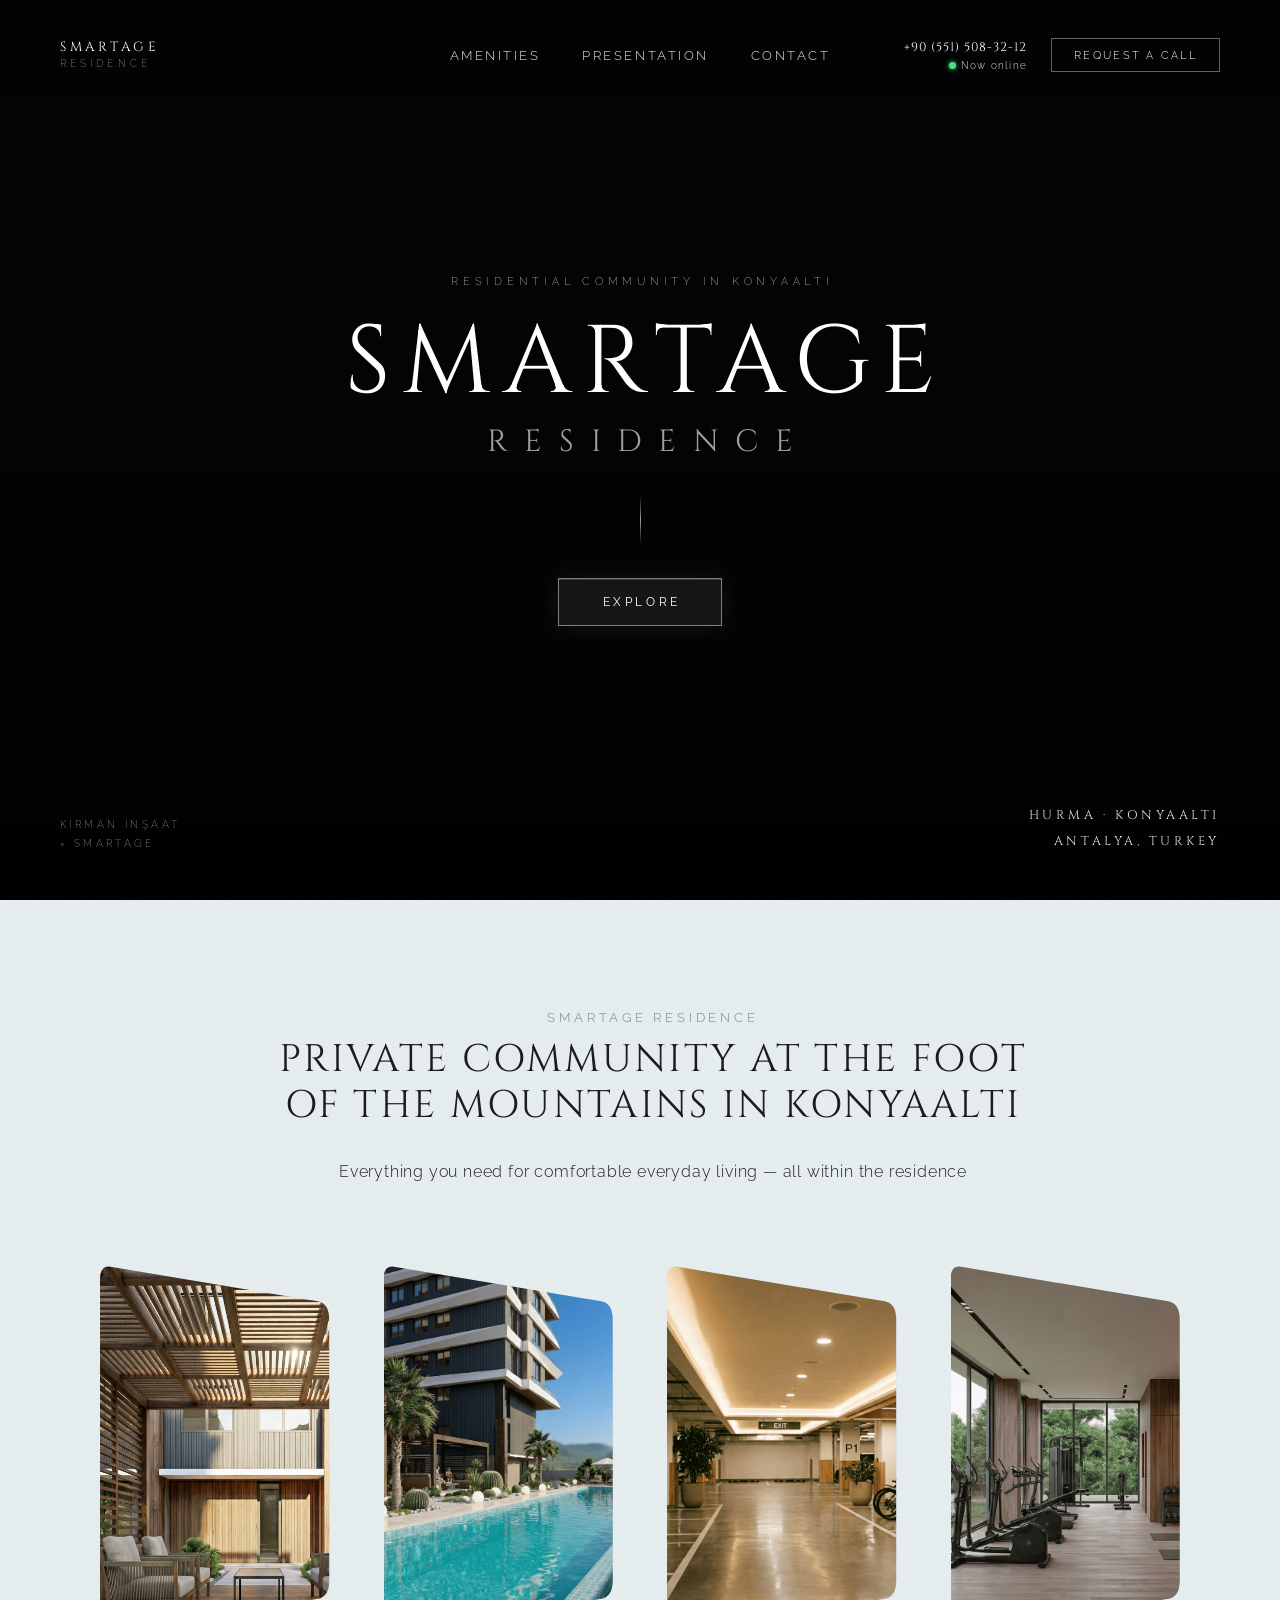
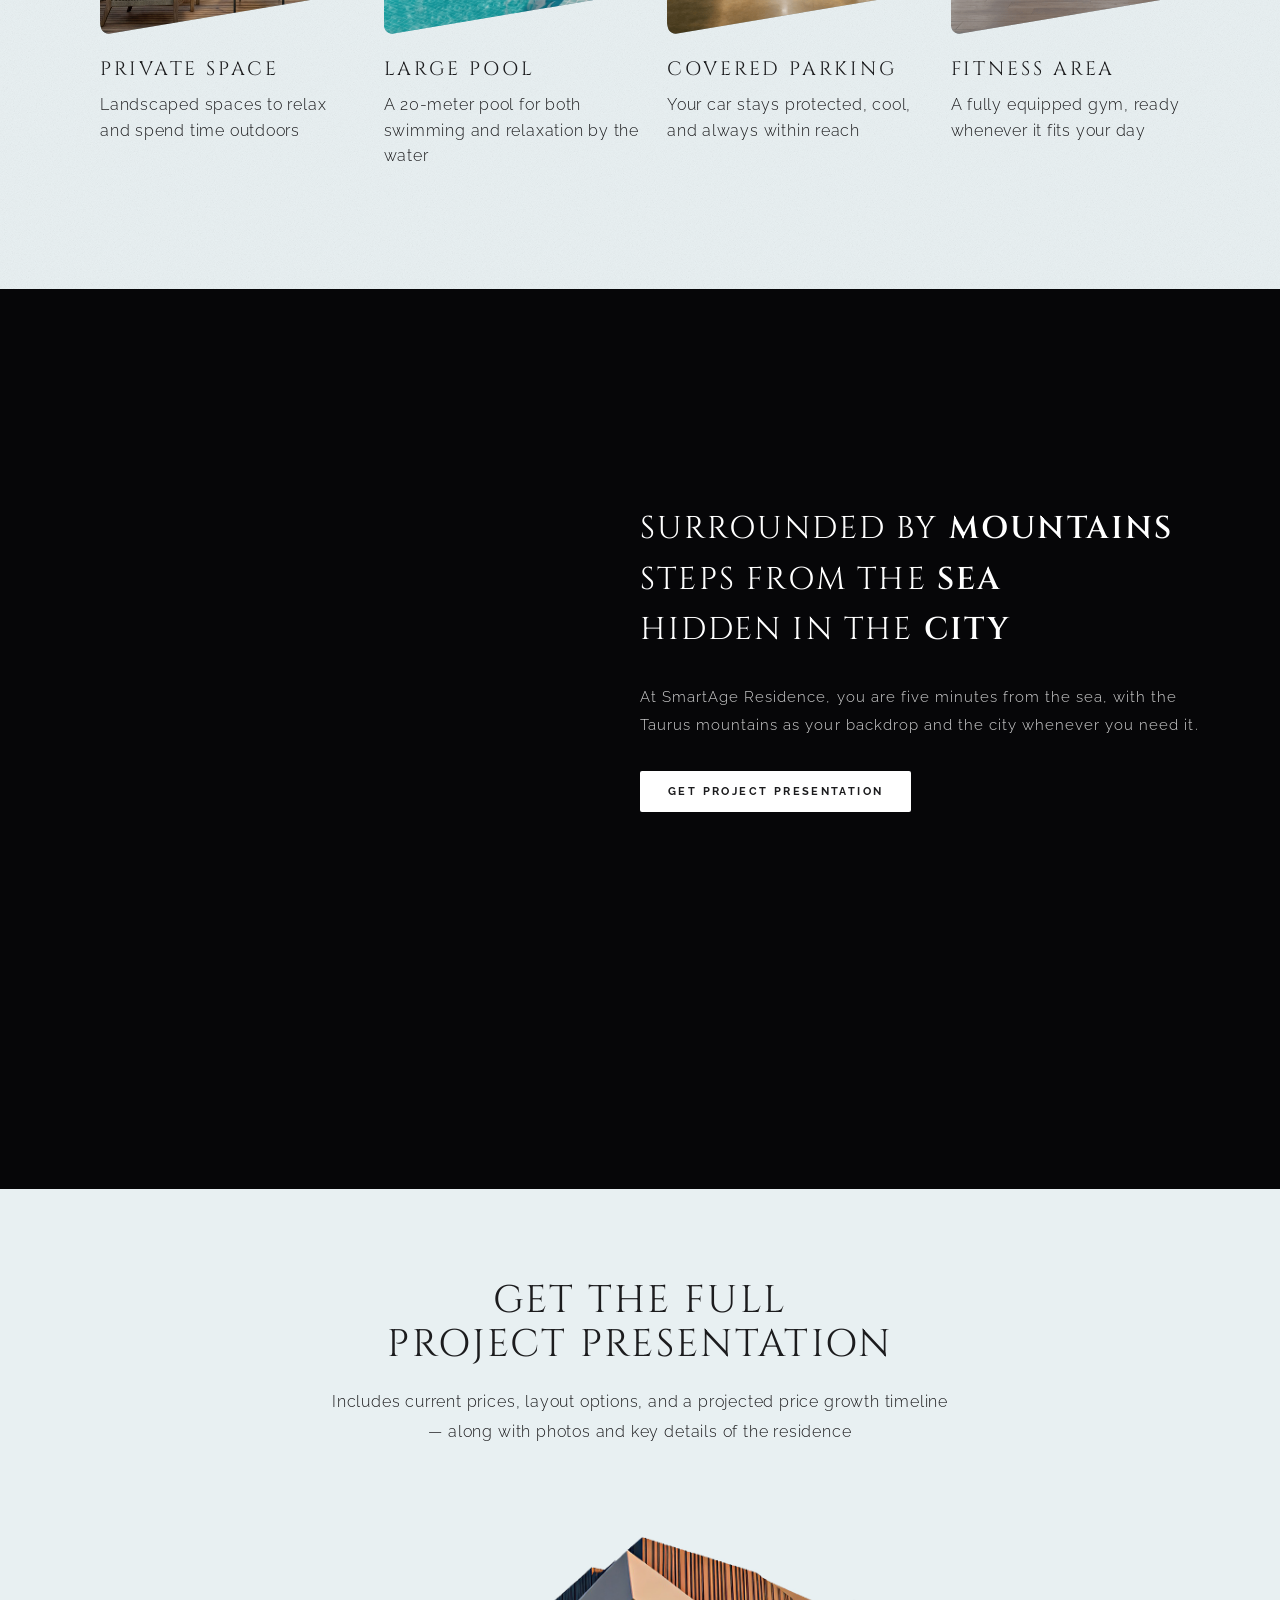
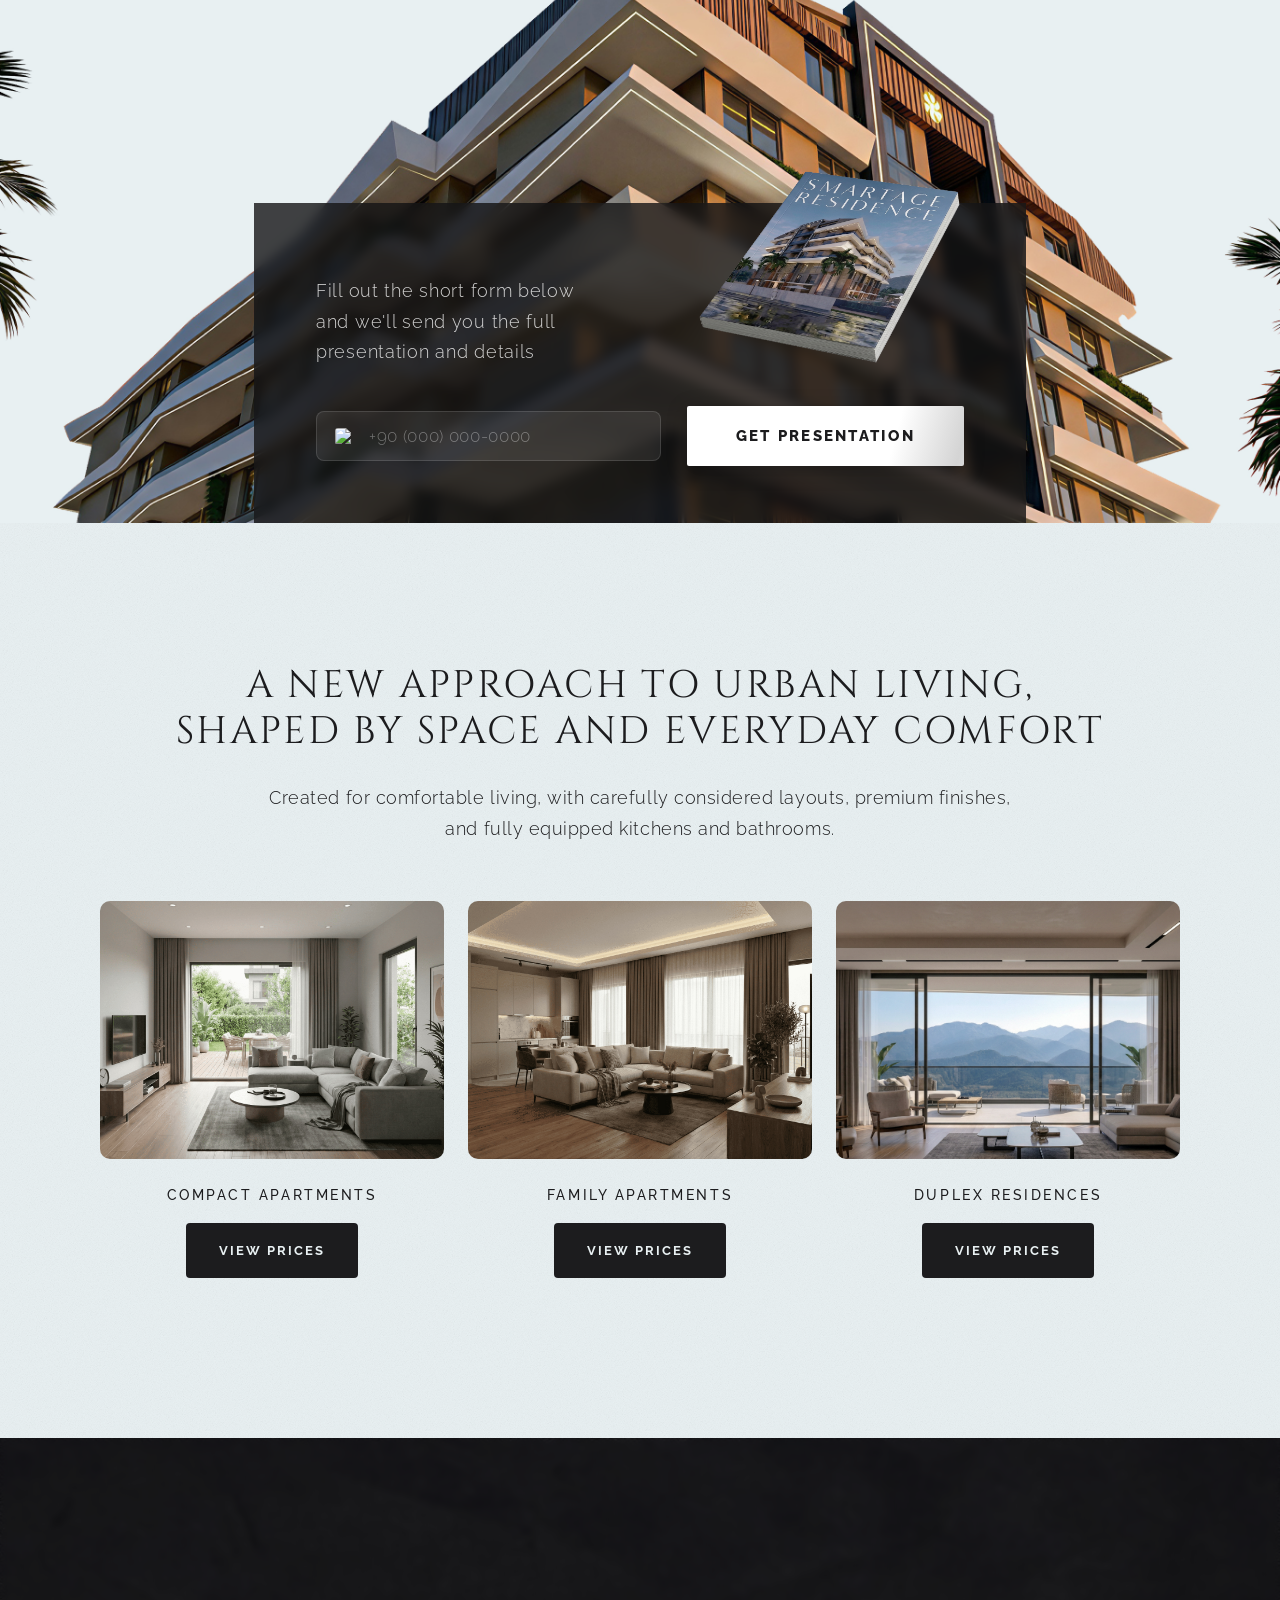
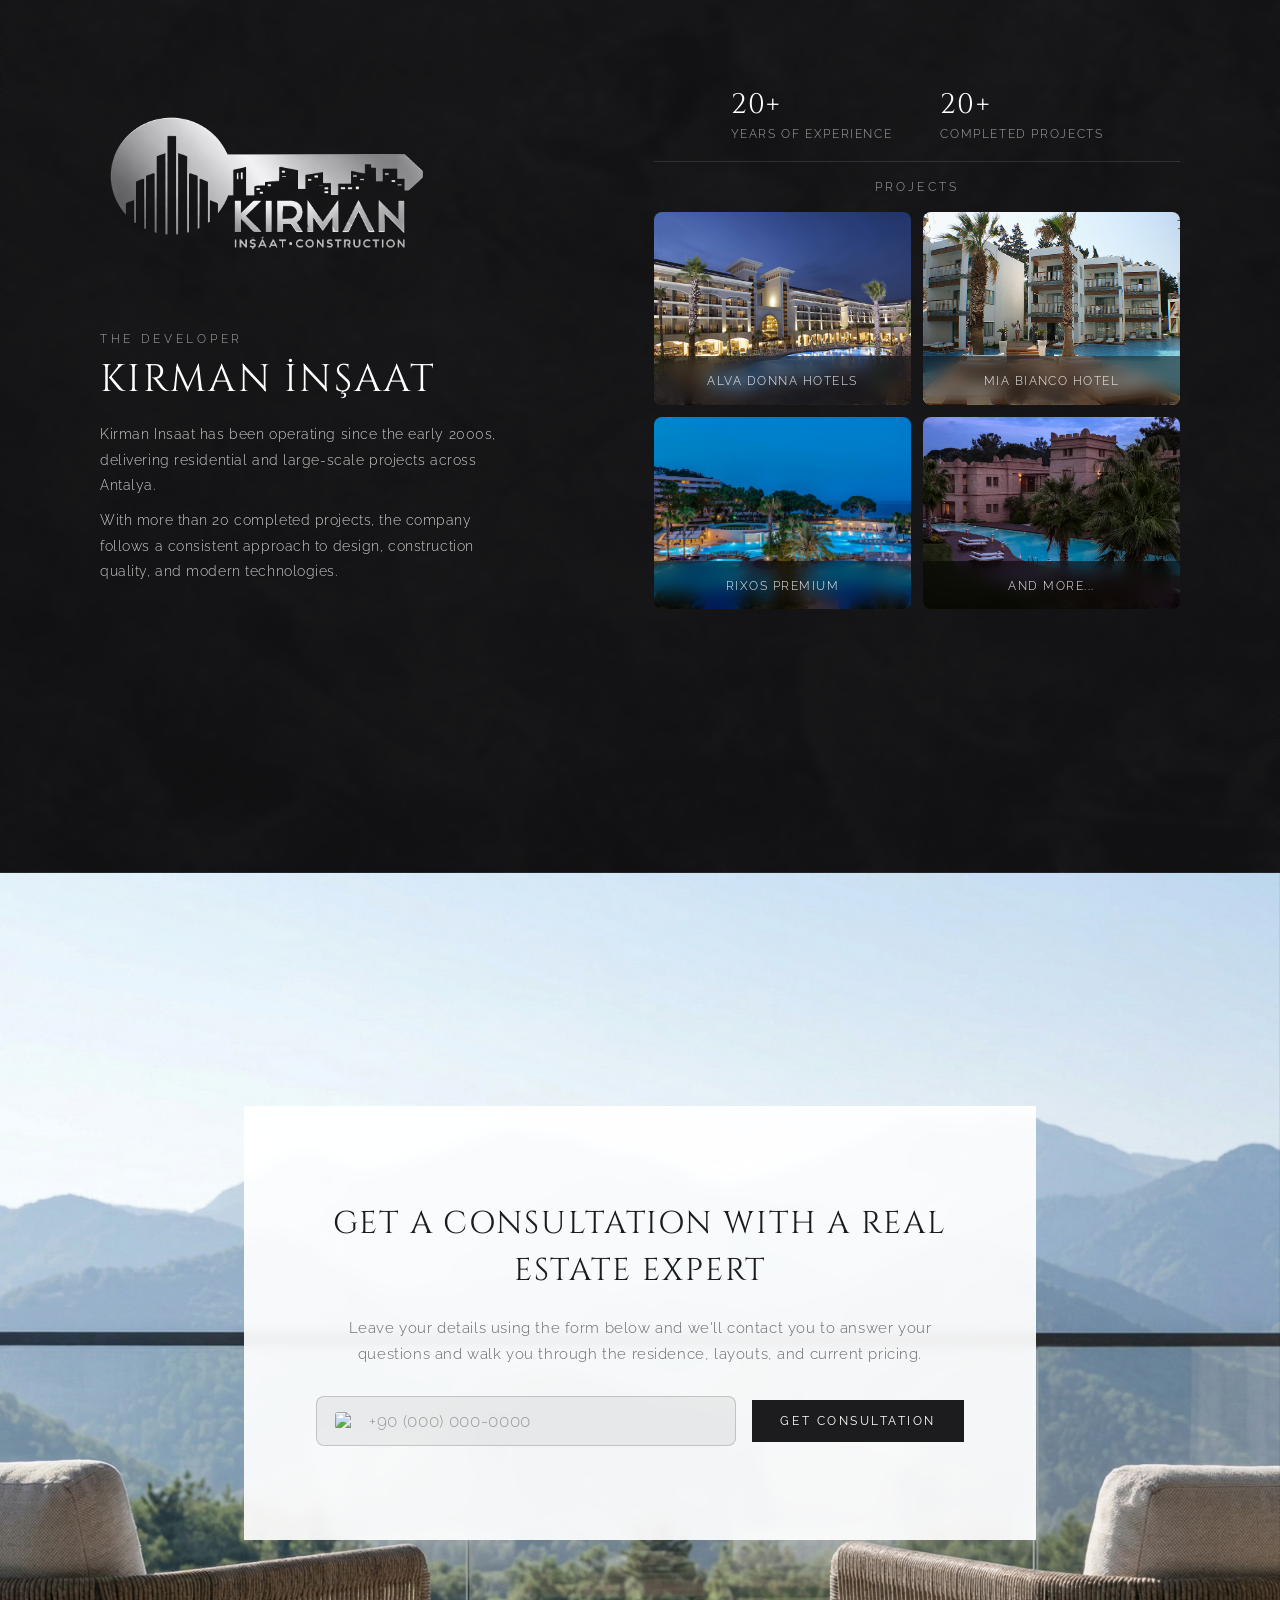
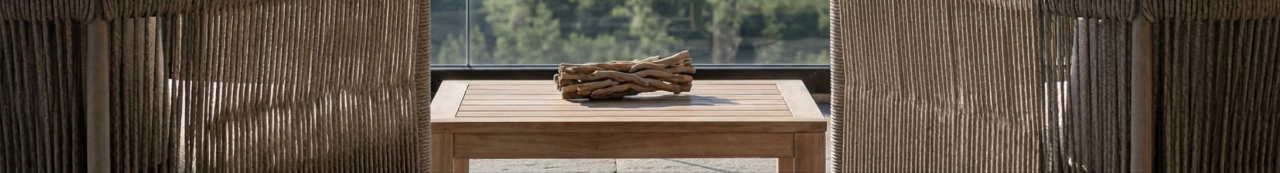
==== commit f0cca3de: "mobile" ====
--- a/index.html
+++ b/index.html
@@ -150,7 +150,7 @@
   <div class="fullphoto-bg"></div>
   <div class="fullphoto-content">
     <h2 class="fullphoto-title">
-      <span class="fp-line fp-nowrap">Surrounded by <strong>mountains</strong></span>
+      <span class="fp-line fp-nowrap fp-desktop">Surrounded by <strong>mountains</strong></span><span class="fp-line fp-nowrap fp-mobile">Framed by <strong>mountains</strong></span>
       <span class="fp-line">Steps from the <strong>sea</strong></span>
       <span class="fp-line">Hidden in the <strong>city</strong></span>
     </h2>
@@ -211,23 +211,23 @@
         <span class="res-title-line">A NEW APPROACH TO URBAN LIVING,</span>
         <span class="res-title-line">SHAPED BY SPACE AND EVERYDAY COMFORT</span>
       </h2>
-      <p class="res-sub">Created for comfortable living, with carefully considered layouts, premium finishes,<br>and fully equipped kitchens and bathrooms.</p>
+      <p class="res-sub">Created for comfortable living, with carefully considered layouts, premium finishes,<br class="desktop-only"> and fully equipped kitchens and bathrooms.</p>
     </div>
     <div class="res-grid">
       <div class="res-card">
         <div class="res-photo"><img src="images/ap1.jpg" alt="Compact Apartments"></div>
         <p class="res-caption">Compact Apartments</p>
-        <button class="res-btn" onclick="document.querySelector('.section-mountains').scrollIntoView({behavior:'smooth'})">View Prices</button>
+        <button class="res-btn" onclick="openPricingModal()">View Prices</button>
       </div>
       <div class="res-card">
         <div class="res-photo"><img src="images/ap2.jpg" alt="Family Apartments"></div>
         <p class="res-caption">Family Apartments</p>
-        <button class="res-btn" onclick="document.querySelector('.section-mountains').scrollIntoView({behavior:'smooth'})">View Prices</button>
+        <button class="res-btn" onclick="openPricingModal()">View Prices</button>
       </div>
       <div class="res-card">
         <div class="res-photo"><img src="images/ap3.jpg" alt="Duplex Residences"></div>
         <p class="res-caption">Duplex Residences</p>
-        <button class="res-btn" onclick="document.querySelector('.section-mountains').scrollIntoView({behavior:'smooth'})">View Prices</button>
+        <button class="res-btn" onclick="openPricingModal()">View Prices</button>
       </div>
     </div>
   </div>
@@ -260,7 +260,7 @@
           <span class="dev-stat-label">Completed Projects</span>
         </div>
       </div>
-      <p class="dev-projects-label">Selected Projects</p>
+      <p class="dev-projects-label">Projects</p>
       <div class="dev-grid">
         <a href="https://www.urartum.com.tr/alva-donna-hotels.html" class="dev-img-link" target="_blank">
           <div class="dev-img-wrap">
@@ -308,6 +308,24 @@
     </form>
   </div>
 </section>
+
+<!-- ═══════════════════════════════════════════
+     MODAL — PRICING
+═══════════════════════════════════════════ -->
+<div class="modal-backdrop" id="pricingBackdrop">
+  <div class="mtn-card mtn-visible" style="animation:none;opacity:1;transform:none;">
+    <button class="modal-close" onclick="closePricingModal()" style="color:rgba(28,28,30,0.4);">&#x2715;</button>
+    <h2 class="mtn-title" style="animation:none;opacity:1;transform:none;">Get Full Pricing and Layout Options</h2>
+    <p class="mtn-sub" style="animation:none;opacity:1;transform:none;">Fill out the short form and we'll contact you shortly with full details</p>
+    <form id="pricingForm" class="mtn-form" onsubmit="handlePricingForm(event)" style="opacity:1;transform:none;">
+      <div class="pres-phone-wrap">
+        <span class="pres-flag"><img src="https://flagcdn.com/w40/tr.png" alt="TR" class="pres-flag-img"></span>
+        <input class="pres-phone" id="pricingPhone" type="tel" placeholder="+90 (000) 000-0000" required>
+      </div>
+      <button class="mtn-btn" type="submit">View Prices</button>
+    </form>
+  </div>
+</div>
 
 <!-- ═══════════════════════════════════════════
      MODAL — REQUEST PRIVATE VIEWING
--- a/styles.css
+++ b/styles.css
@@ -456,6 +456,17 @@
       color: var(--w25);
       margin-top: 20px;
     }
+    /* Pricing modal — close button positioning */
+    #pricingBackdrop .mtn-card { position: relative; }
+    #pricingBackdrop .modal-close {
+      position: absolute;
+      top: 18px; right: 22px;
+      background: none; border: none;
+      font-size: 1.1rem;
+      cursor: pointer;
+      transition: color .2s;
+    }
+    #pricingBackdrop .modal-close:hover { color: #1c1c1e; }
 
 
 
@@ -501,9 +512,15 @@
       transform: translateY(28px);
     }
     .fp-nowrap { white-space: nowrap; }
+    .fp-mobile { display: none; }
+    @media (max-width: 768px) {
+      .fp-desktop { display: none; }
+      .fp-mobile { display: block; }
+    }
     .section-fullphoto.fp-visible .fp-line:nth-child(1) { animation: fpFadeUp .75s cubic-bezier(.22,.61,.36,1) .1s forwards; }
     .section-fullphoto.fp-visible .fp-line:nth-child(2) { animation: fpFadeUp .75s cubic-bezier(.22,.61,.36,1) .35s forwards; }
-    .section-fullphoto.fp-visible .fp-line:nth-child(3) { animation: fpFadeUp .75s cubic-bezier(.22,.61,.36,1) .6s forwards; }
+    .section-fullphoto.fp-visible .fp-line:nth-child(3) { animation: fpFadeUp .75s cubic-bezier(.22,.61,.36,1) .35s forwards; }
+    .section-fullphoto.fp-visible .fp-line:nth-child(4) { animation: fpFadeUp .75s cubic-bezier(.22,.61,.36,1) .6s forwards; }
     .section-fullphoto.fp-visible .fullphoto-sub.fp-line  { animation: fpFadeUp .75s cubic-bezier(.22,.61,.36,1) .9s forwards; }
     .fullphoto-sub {
       font-family: 'Raleway', sans-serif;
@@ -532,7 +549,7 @@
     .section-fullphoto.fp-visible .fullphoto-btn.fp-line { animation: fpFadeUp .75s cubic-bezier(.22,.61,.36,1) 1.15s forwards; }
     @media (max-width: 768px) {
       .fullphoto-content { grid-column: 4 / 13; padding: 0 20px 0 0; }
-      .fullphoto-title { font-size: clamp(1.1rem, 4.2vw, 1.5rem); }
+      .fullphoto-title { font-size: 1.52rem; }
     }
     @media (max-width: 480px) {
       .fullphoto-content { grid-column: 2 / 13; }
@@ -882,6 +899,7 @@
       mix-blend-mode: lighten;
       margin-bottom: 28px;
       margin-top: -70px;
+      margin-left: -20px;
       flex-shrink: 0;
     }
     .dev-eyebrow {
@@ -929,6 +947,7 @@
       letter-spacing: .28em;
       text-transform: uppercase;
       color: var(--w50);
+      text-align: center;
     }
     .dev-grid {
       display: grid;
@@ -981,9 +1000,9 @@
       background: rgba(0,0,0,0.65);
     }
     .dev-stats {
-      display: grid;
-      grid-template-columns: repeat(3, 1fr);
-      gap: 14px;
+      display: flex;
+      gap: 48px;
+      justify-content: center;
       border-bottom: 1px solid rgba(255,255,255,0.12);
       padding-bottom: 18px;
     }
@@ -1017,7 +1036,8 @@
     }
     @media (max-width: 600px) {
       .dev-wrap { padding: 64px 24px 72px; }
-      .dev-stats { grid-template-columns: repeat(3, 1fr); gap: 8px; }
+      .dev-stats { gap: 32px; }
+      .dev-projects-label { text-align: left; }
     }
 
     /* ── SECTION 7 — MOUNTAINS ───────────────── */
@@ -1824,8 +1844,28 @@
 
     /* ── MOBILE ───────────────────────────────── */
     @media (max-width: 768px) {
+      /* ── Uniform section sizing on mobile ── */
+      .hero {
+        height: 120svh;
+      }
+      .hero-video {
+        width: 100% !important;
+        height: 100% !important;
+        object-fit: cover !important;
+        object-position: center center !important;
+      }
+      .section-graphite,
+      .section-fullphoto,
+      .section-pres,
+      .section-residences,
+      .section-developer,
+      .section-mountains {
+        height: auto;
+        min-height: 120svh;
+      }
+
       .at-bold { font-size: 1.6rem; }
-      .section-mountains { background-position: center 38%; }
+      .section-mountains { background-size: cover; background-position: center 38%; }
       .section-video video { object-position: right center; }
       .location-wrap { grid-template-columns: 1fr; gap: 40px; padding: 0 24px; }
       .location-map { min-height: 280px; margin-top: 0; }
@@ -1836,12 +1876,81 @@
       .plan-panel.active { grid-template-columns: 1fr; gap: 40px; }
       .plans-tabs { flex-wrap: wrap; gap: 8px; }
       .plans-tab { margin-left: 0; flex: 1; min-width: 120px; text-align: center; }
-      nav { padding: 26px 24px; }
+
+      /* Nav mobile */
+      nav { padding: 26px 24px; grid-template-columns: 1fr 1fr; }
       .nav-links { display: none; }
       .nav-phone-block { display: none; }
+      .nav-right { justify-self: end; }
       .corner-left, .corner-right { display: none; }
       .hero-rule { height: 32px; margin: 24px auto; }
       .modal { padding: 44px 28px; }
+
+      /* Block 3 — fullphoto background position */
+      .section-fullphoto {
+        background-position: 75% center;
+        background-attachment: scroll;
+      }
+
+      /* Block 4 — Presentation mobile layout */
+      .section-pres {
+        display: flex;
+        flex-direction: column;
+        justify-content: flex-end;
+      }
+      .pres-photo-img { display: none; }
+      .section-pres::before {
+        content: '';
+        position: absolute;
+        inset: 0;
+        background: url('images/block4m.jpg') center center / cover no-repeat;
+        z-index: 0;
+      }
+      .pres-inner {
+        position: relative;
+        z-index: 1;
+        padding: 60px 24px 0;
+      }
+      .pres-bottom-zone {
+        position: relative;
+        z-index: 1;
+        margin-top: auto;
+        padding-bottom: 0;
+      }
+      .pres-form-bar {
+        position: relative;
+        padding: 0 20px;
+      }
+      .pres-form-wrap {
+        max-width: 100%;
+      }
+      .pres-mockup {
+        width: 138px;
+        right: -8px;
+        bottom: auto;
+        top: -20px;
+      }
+      .pres-form {
+        padding: 32px 24px 28px;
+      }
+      .pres-form-hint {
+        font-size: .85rem;
+      }
+      .pres-form-row {
+        flex-direction: column;
+        gap: 12px;
+      }
+      .pres-phone-wrap {
+        width: 100%;
+      }
+      .pres-btn {
+        width: 100%;
+        text-align: center;
+      }
+
+      /* Block 5 — title wrap on mobile */
+      .res-title-line { white-space: normal; }
+      .desktop-only { display: none; }
 
       .section-graphite { overflow: visible; min-height: unset; }
       .section-graphite::before, .section-graphite::after { height: 100%; }
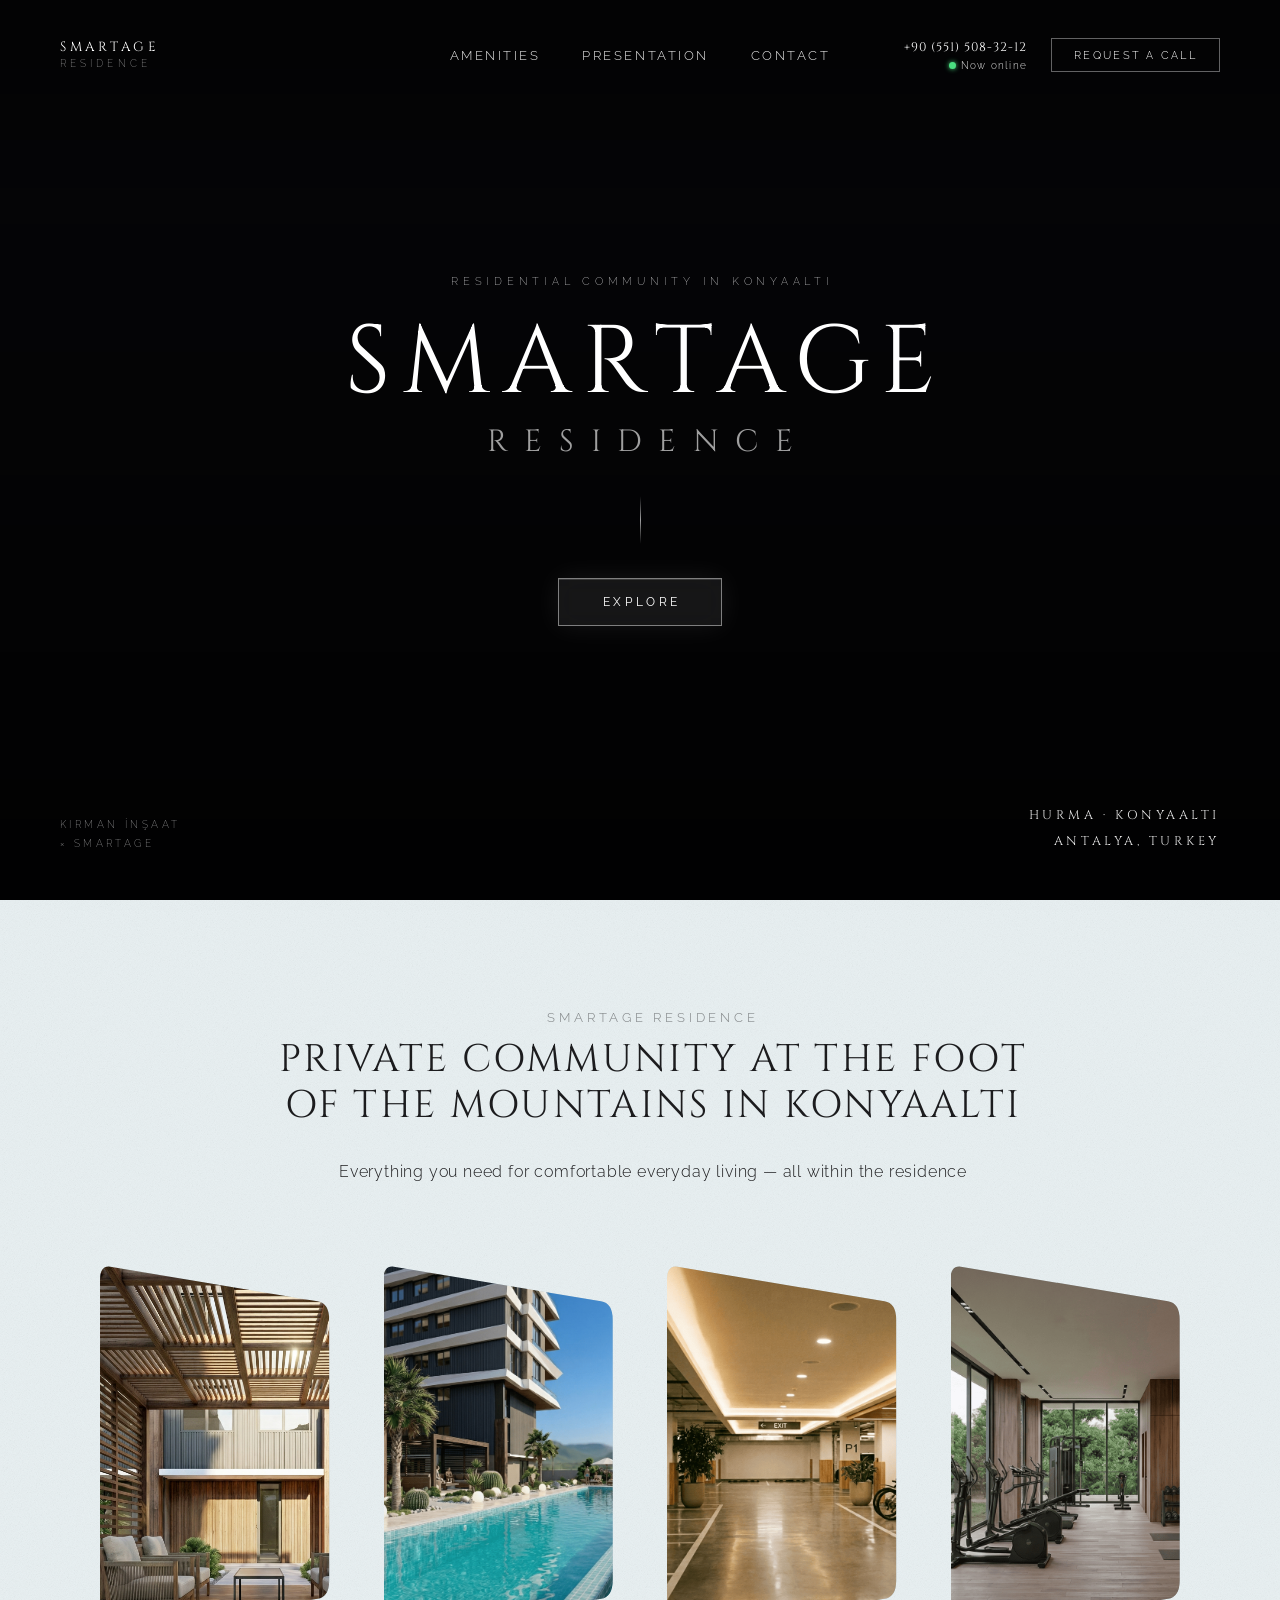
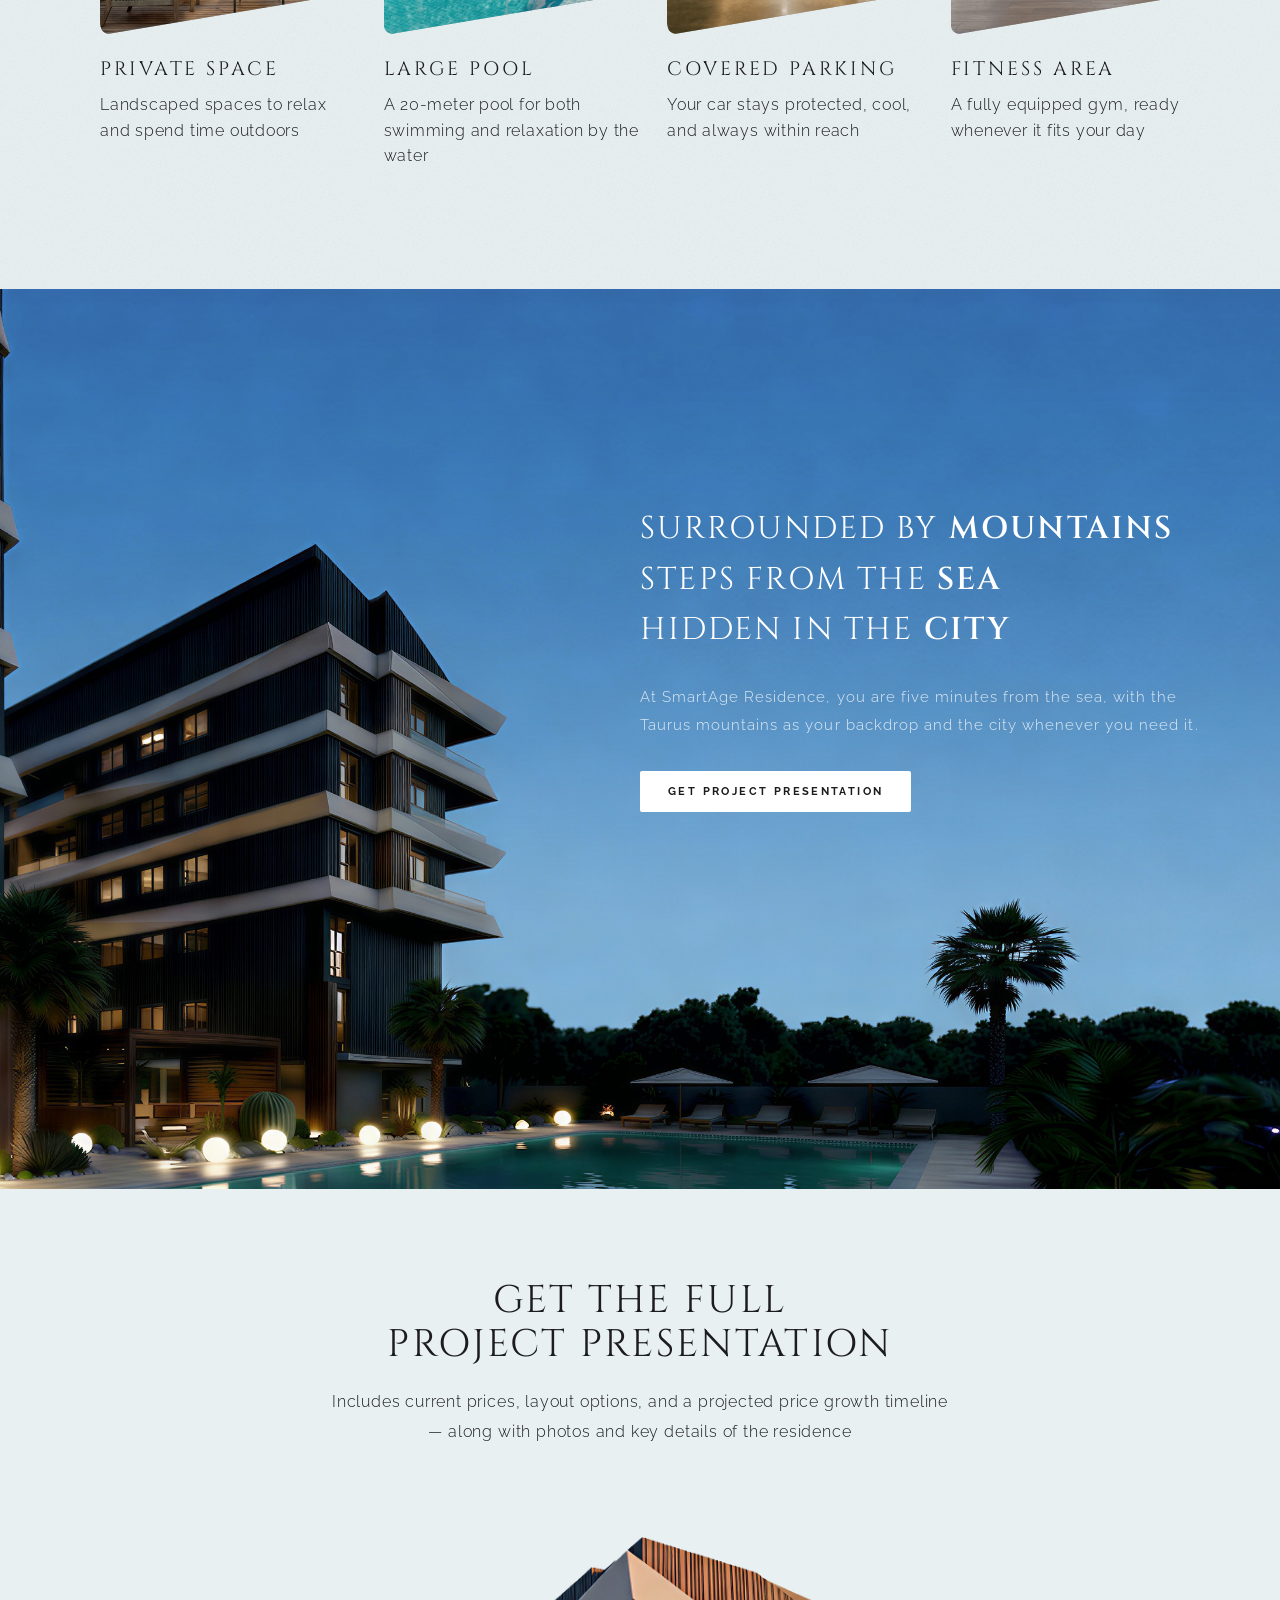
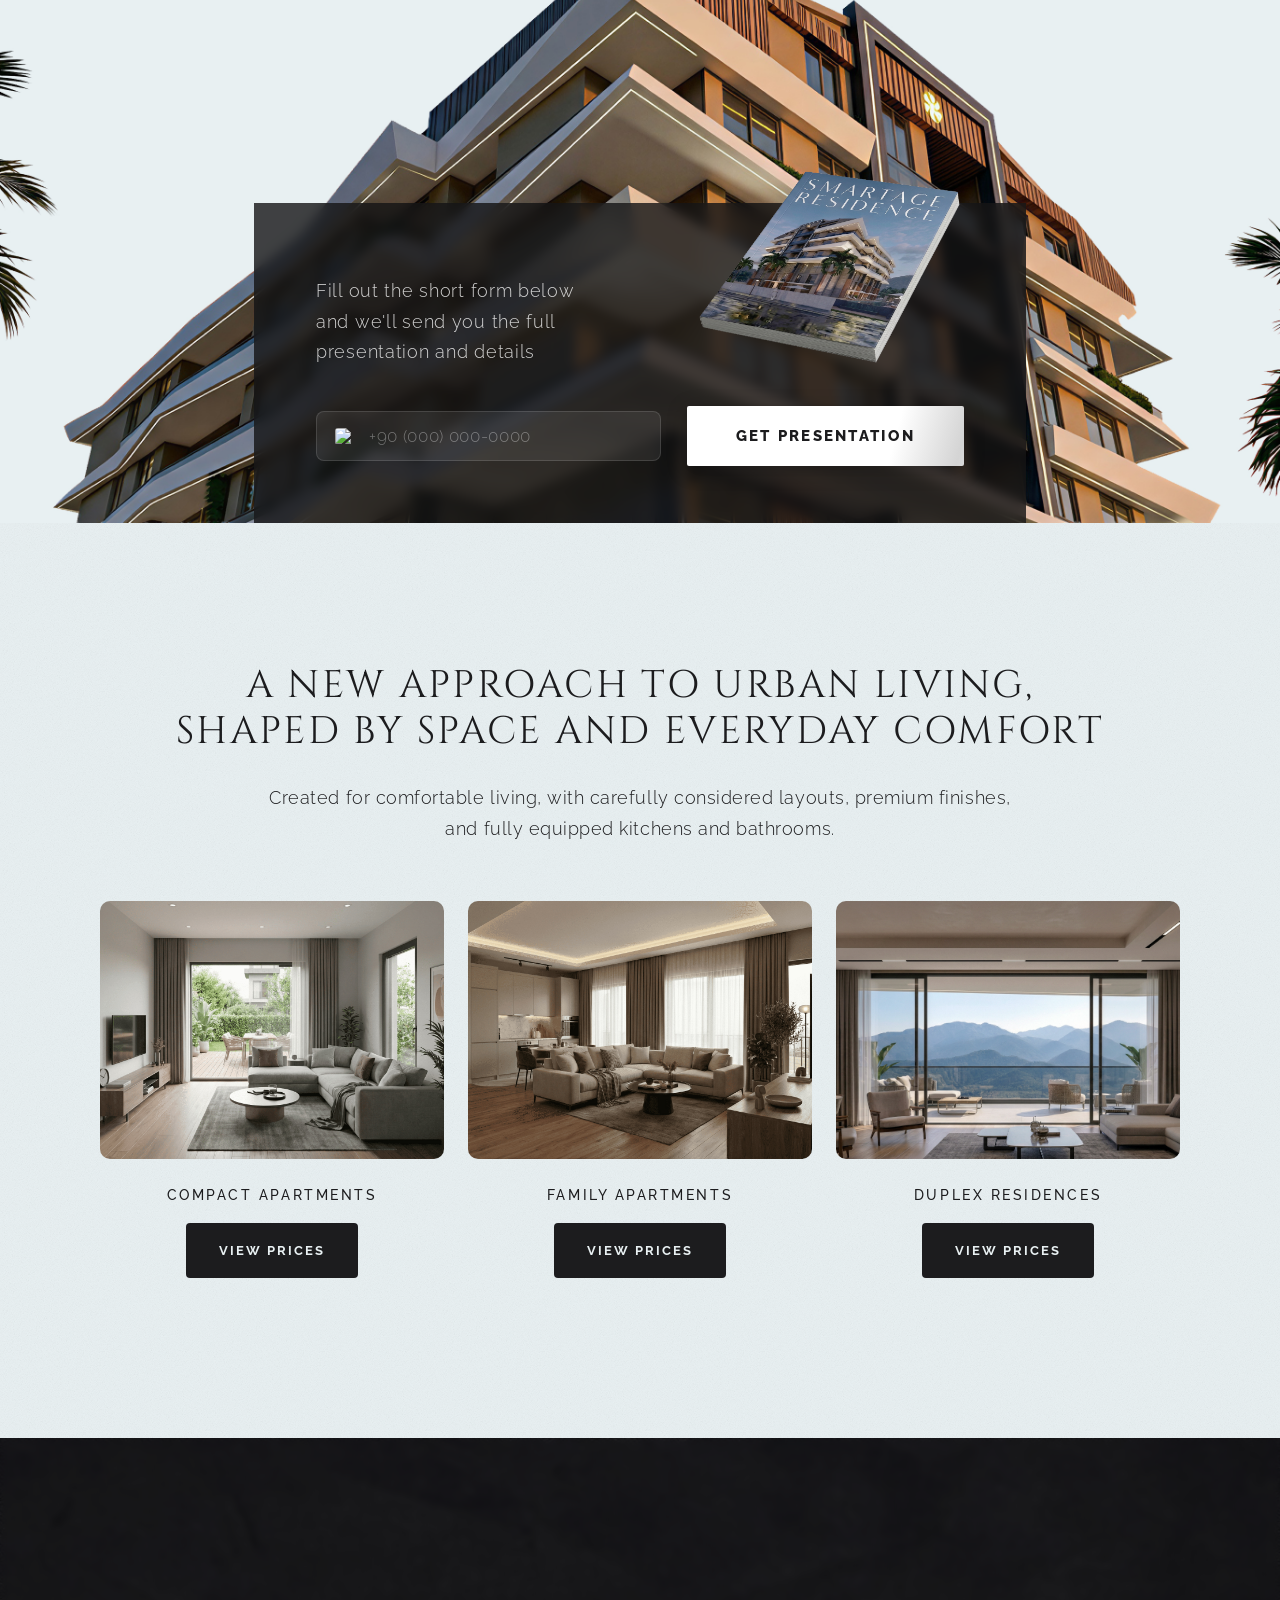
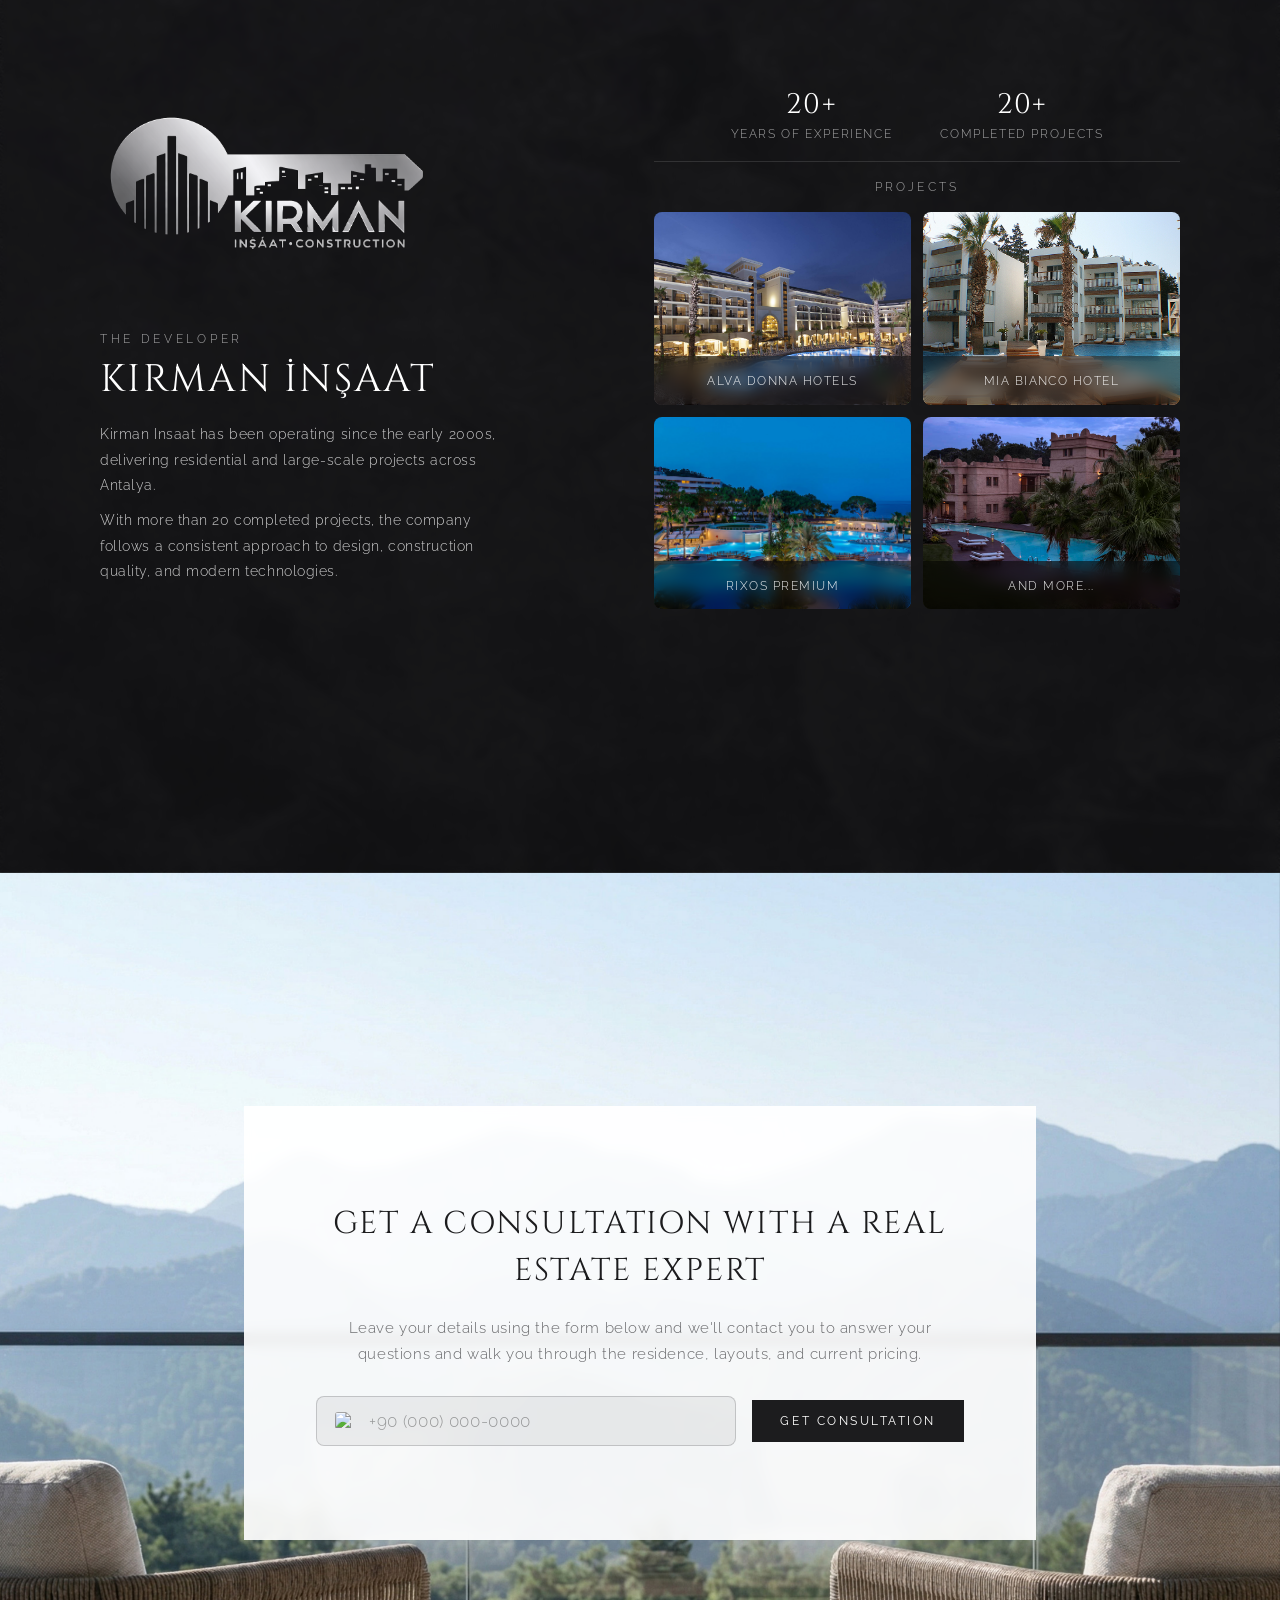
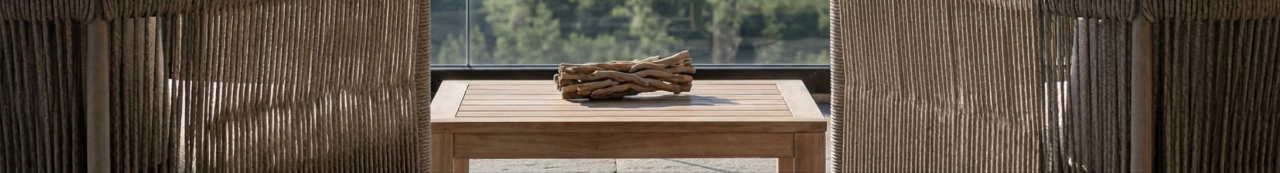
==== commit c18ef2be: "2г80а2р48п" ====
--- a/index.html
+++ b/index.html
@@ -60,6 +60,7 @@
         <a href="tel:+905515083212" class="nav-phone-number">+90 (551) 508-32-12</a>
         <span class="nav-online"><span class="nav-online-dot"></span>Now online</span>
       </div>
+      <a href="tel:+905515083212" class="nav-phone-mobile"><span class="nav-online-dot"></span>+90 551 508 32 12</a>
       <a href="#" class="nav-cta" id="openModal">REQUEST A CALL</a>
     </div>
   </nav>
--- a/styles.css
+++ b/styles.css
@@ -135,6 +135,20 @@
       border-color: var(--w80);
       background: var(--w10);
     }
+    .nav-phone-mobile {
+      display: none;
+      align-items: center;
+      gap: 8px;
+      font-family: 'Raleway', sans-serif;
+      font-weight: 300;
+      font-size: .75rem;
+      letter-spacing: .12em;
+      color: var(--white);
+      text-decoration: none;
+      border: 1px solid var(--w25);
+      padding: 9px 18px;
+      white-space: nowrap;
+    }
 
     .nav-right {
       display: flex;
@@ -475,7 +489,7 @@
       width: 100%;
       height: 100svh;
       min-height: 560px;
-      background: url('images/block2.jpeg') center center / cover no-repeat fixed;
+      background: url('images/block2.jpeg') center center / cover no-repeat;
       display: grid;
       grid-template-columns: repeat(12, 1fr);
       align-items: center;
@@ -1009,6 +1023,8 @@
     .dev-stat {
       display: flex;
       flex-direction: column;
+      align-items: center;
+      text-align: center;
       gap: 6px;
     }
     .dev-stat-num {
@@ -1038,6 +1054,18 @@
       .dev-wrap { padding: 64px 24px 72px; }
       .dev-stats { gap: 32px; }
       .dev-projects-label { text-align: left; }
+
+      /* Last block — form mobile */
+      .mtn-form {
+        flex-direction: column;
+        gap: 12px;
+      }
+      .mtn-form .pres-phone-wrap {
+        width: 100%;
+      }
+      .mtn-btn {
+        width: 100%;
+      }
     }
 
     /* ── SECTION 7 — MOUNTAINS ───────────────── */
@@ -1881,9 +1909,14 @@
       nav { padding: 26px 24px; grid-template-columns: 1fr 1fr; }
       .nav-links { display: none; }
       .nav-phone-block { display: none; }
+      .nav-cta { display: none; }
+      .nav-phone-mobile { display: flex; }
       .nav-right { justify-self: end; }
       .corner-left, .corner-right { display: none; }
       .hero-rule { height: 32px; margin: 24px auto; }
+
+      /* Fix 2 — hero sizing */
+      .hero { height: 100svh; }
       .modal { padding: 44px 28px; }
 
       /* Block 3 — fullphoto background position */
@@ -1891,6 +1924,10 @@
         background-position: 75% center;
         background-attachment: scroll;
       }
+      .fullphoto-content { grid-column: 1 / 13; padding: 0 24px; }
+      .fullphoto-title { font-size: clamp(1.15rem, 5.5vw, 1.52rem); }
+      .fp-nowrap { white-space: normal; }
+      .fullphoto-sub { font-size: clamp(0.78rem, 2.8vw, 0.92rem); }
 
       /* Block 4 — Presentation mobile layout */
       .section-pres {
@@ -1925,10 +1962,10 @@
         max-width: 100%;
       }
       .pres-mockup {
-        width: 138px;
-        right: -8px;
+        width: 117px;
+        right: 4px;
         bottom: auto;
-        top: -20px;
+        top: 20px;
       }
       .pres-form {
         padding: 32px 24px 28px;
@@ -1952,6 +1989,9 @@
       .res-title-line { white-space: normal; }
       .desktop-only { display: none; }
 
+      /* Block 6 — developer card labels fit one line */
+      .dev-card-label { font-size: clamp(0.55rem, 2.2vw, 0.78rem); }
+
       .section-graphite { overflow: visible; min-height: unset; }
       .section-graphite::before, .section-graphite::after { height: 100%; }
       .graphite-vignette, .graphite-overlay { height: 100%; }
@@ -1962,6 +2002,9 @@
       .amenity-img { width: 100% !important; margin-bottom: 20px; clip-path: none !important; border-radius: 18px; }
       .amenity-card-title { font-size: 1rem; }
       .amenity-card-desc { font-size: 0.72rem; }
+
+      /* Last block — card padding */
+      .mtn-card { padding: 94px 40px; }
     }
     @media (max-width: 480px) {
       .amenities-grid { gap: 12px; }
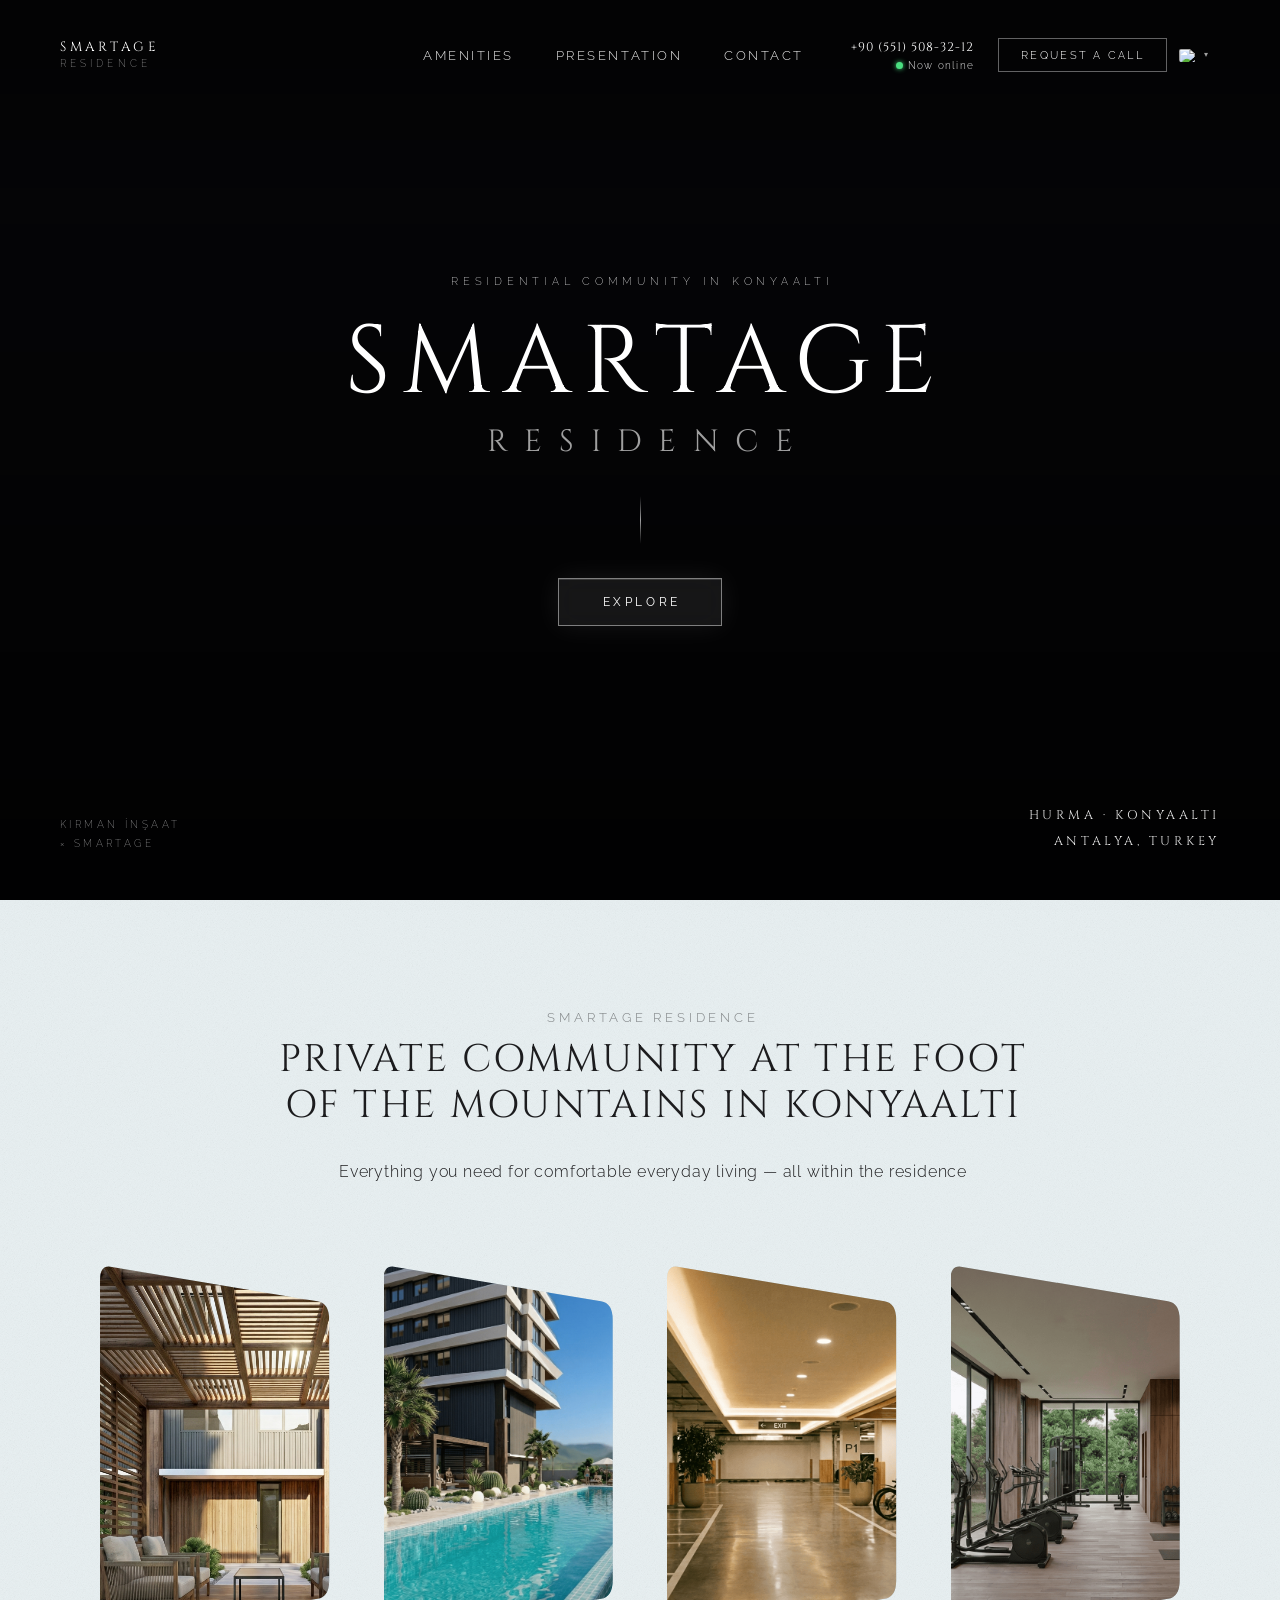
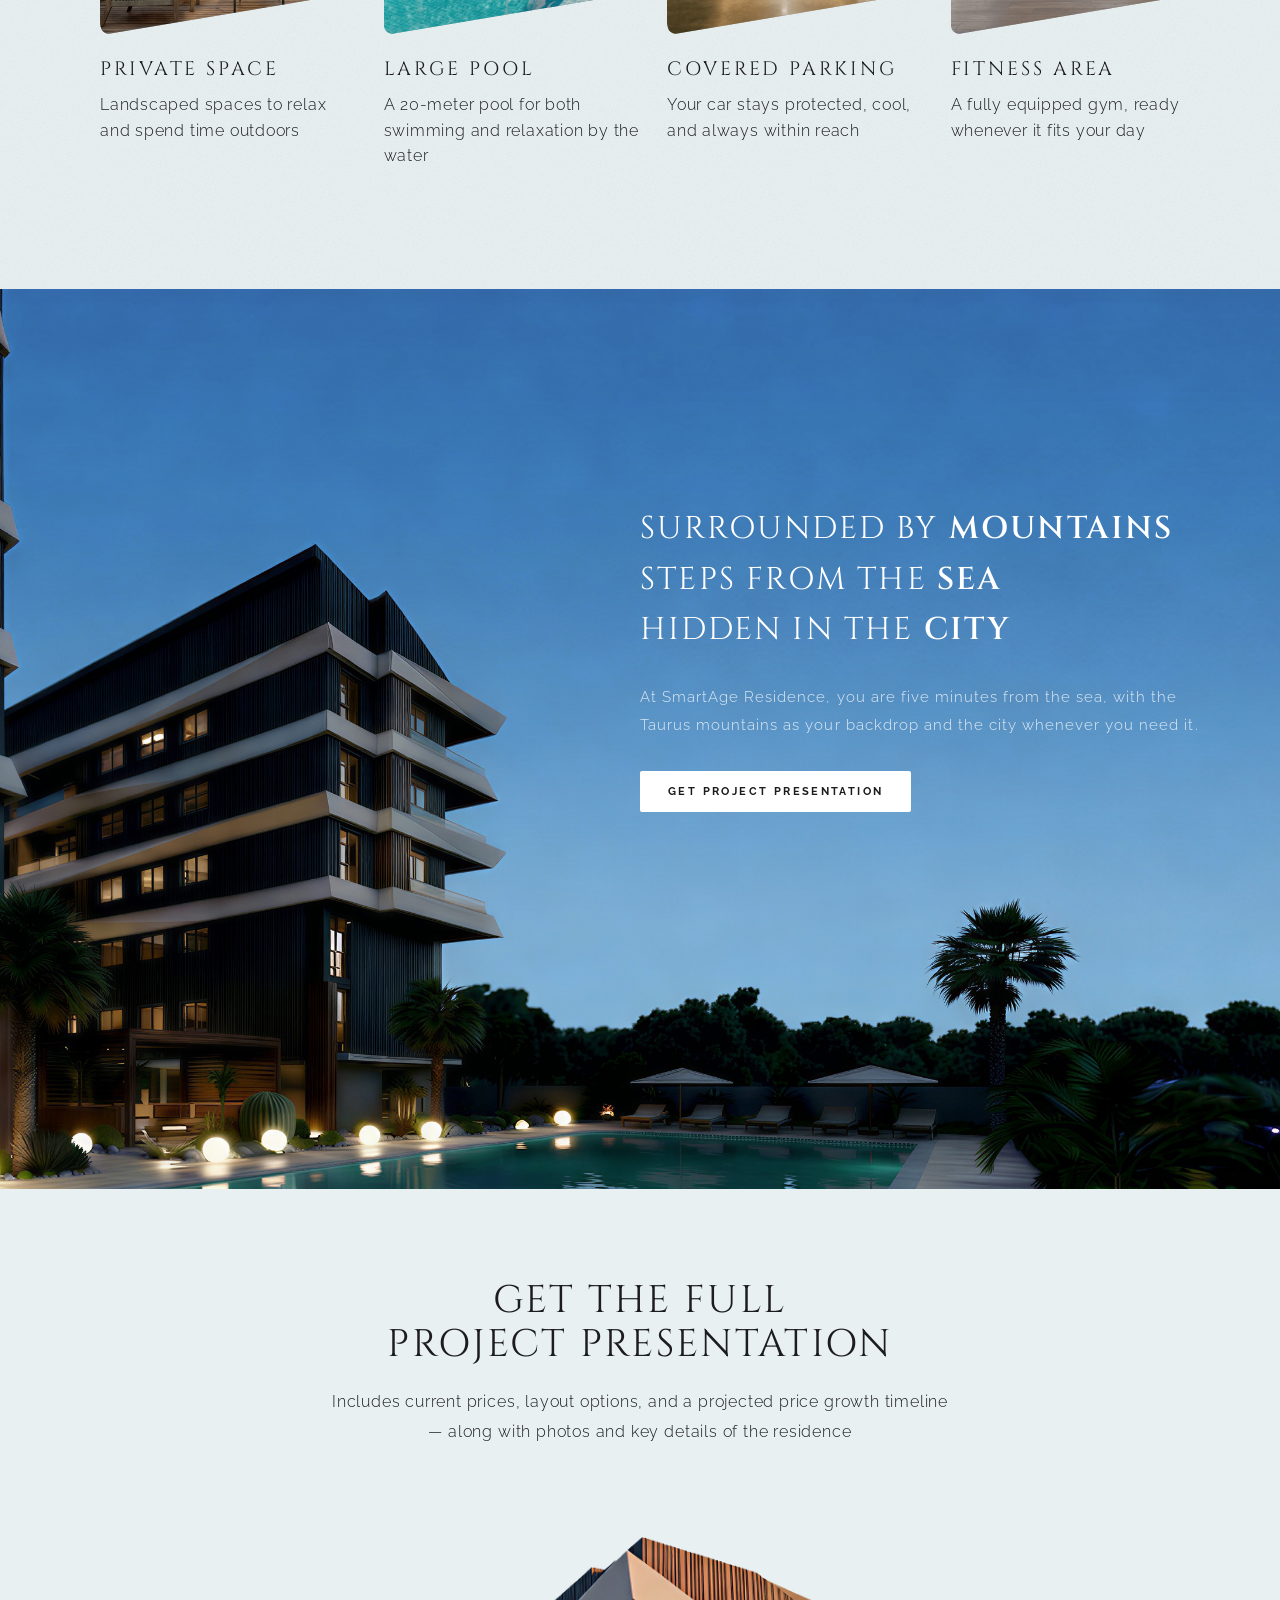
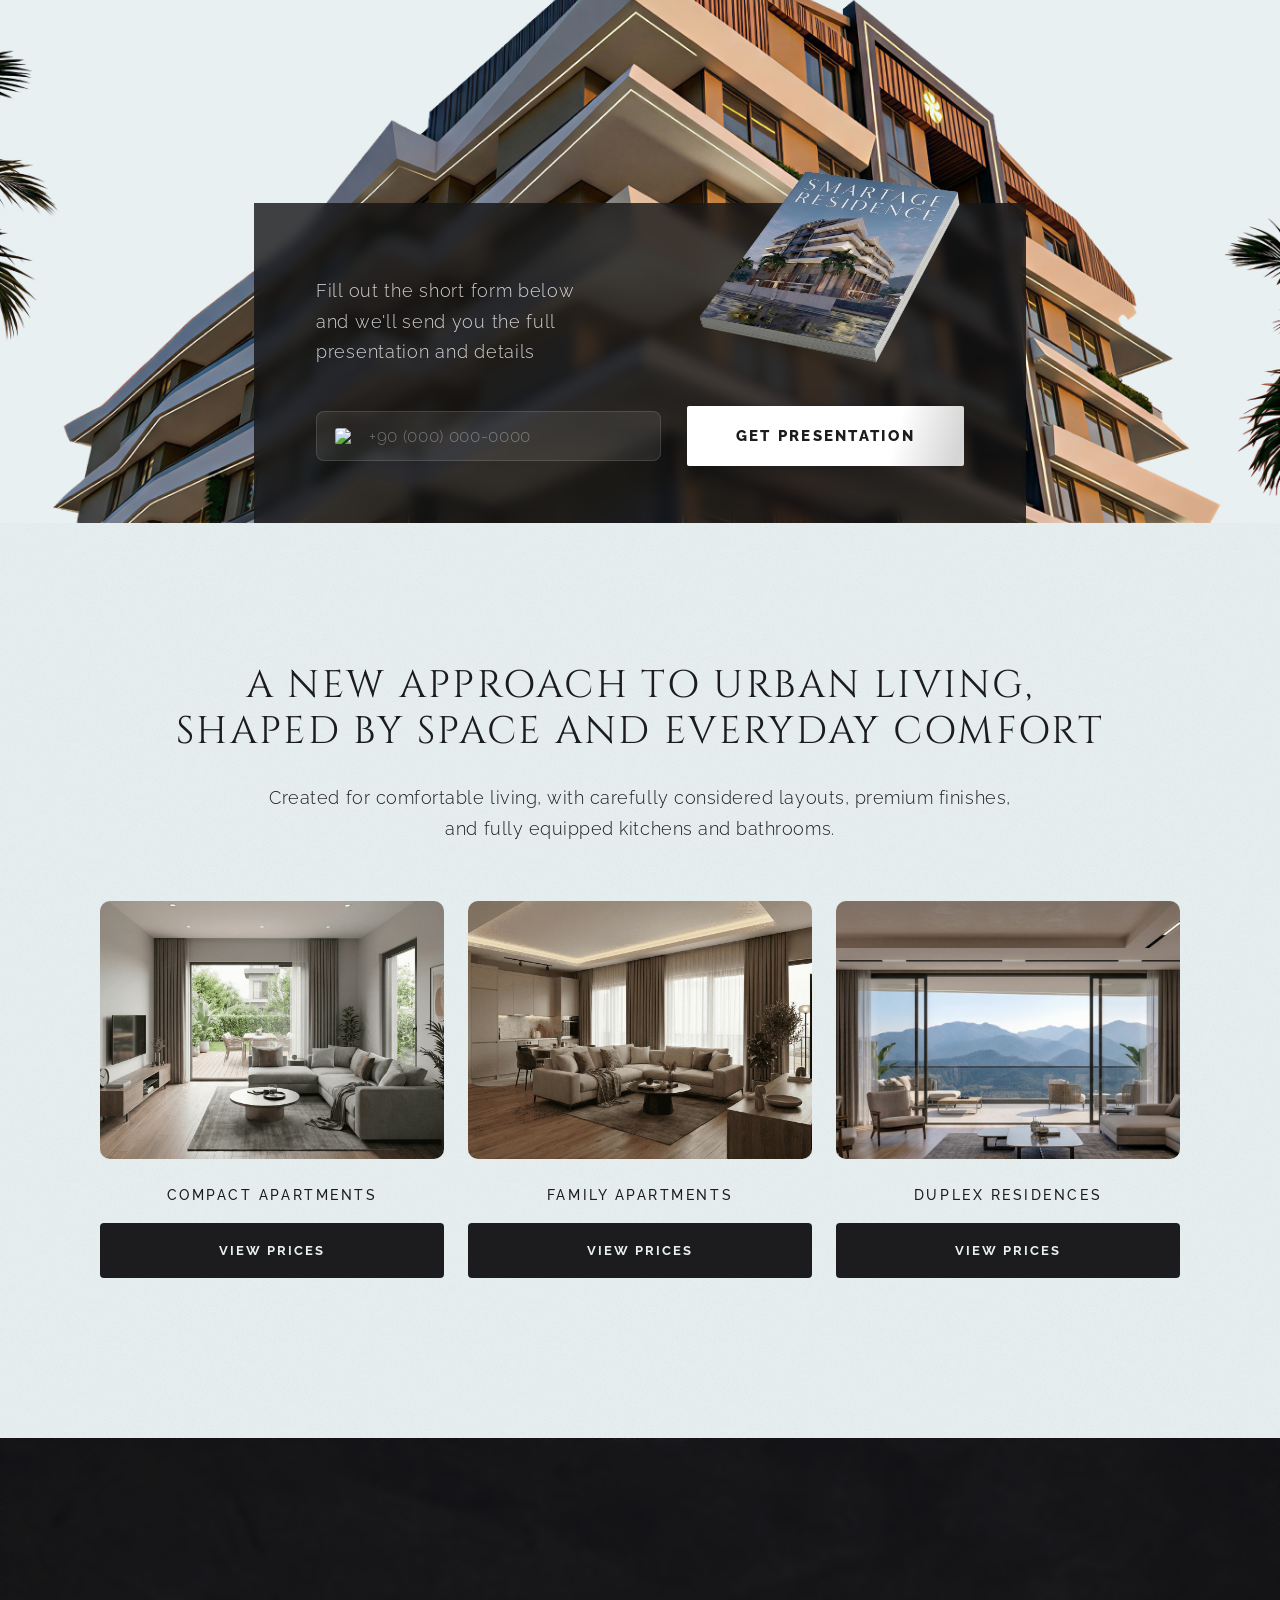
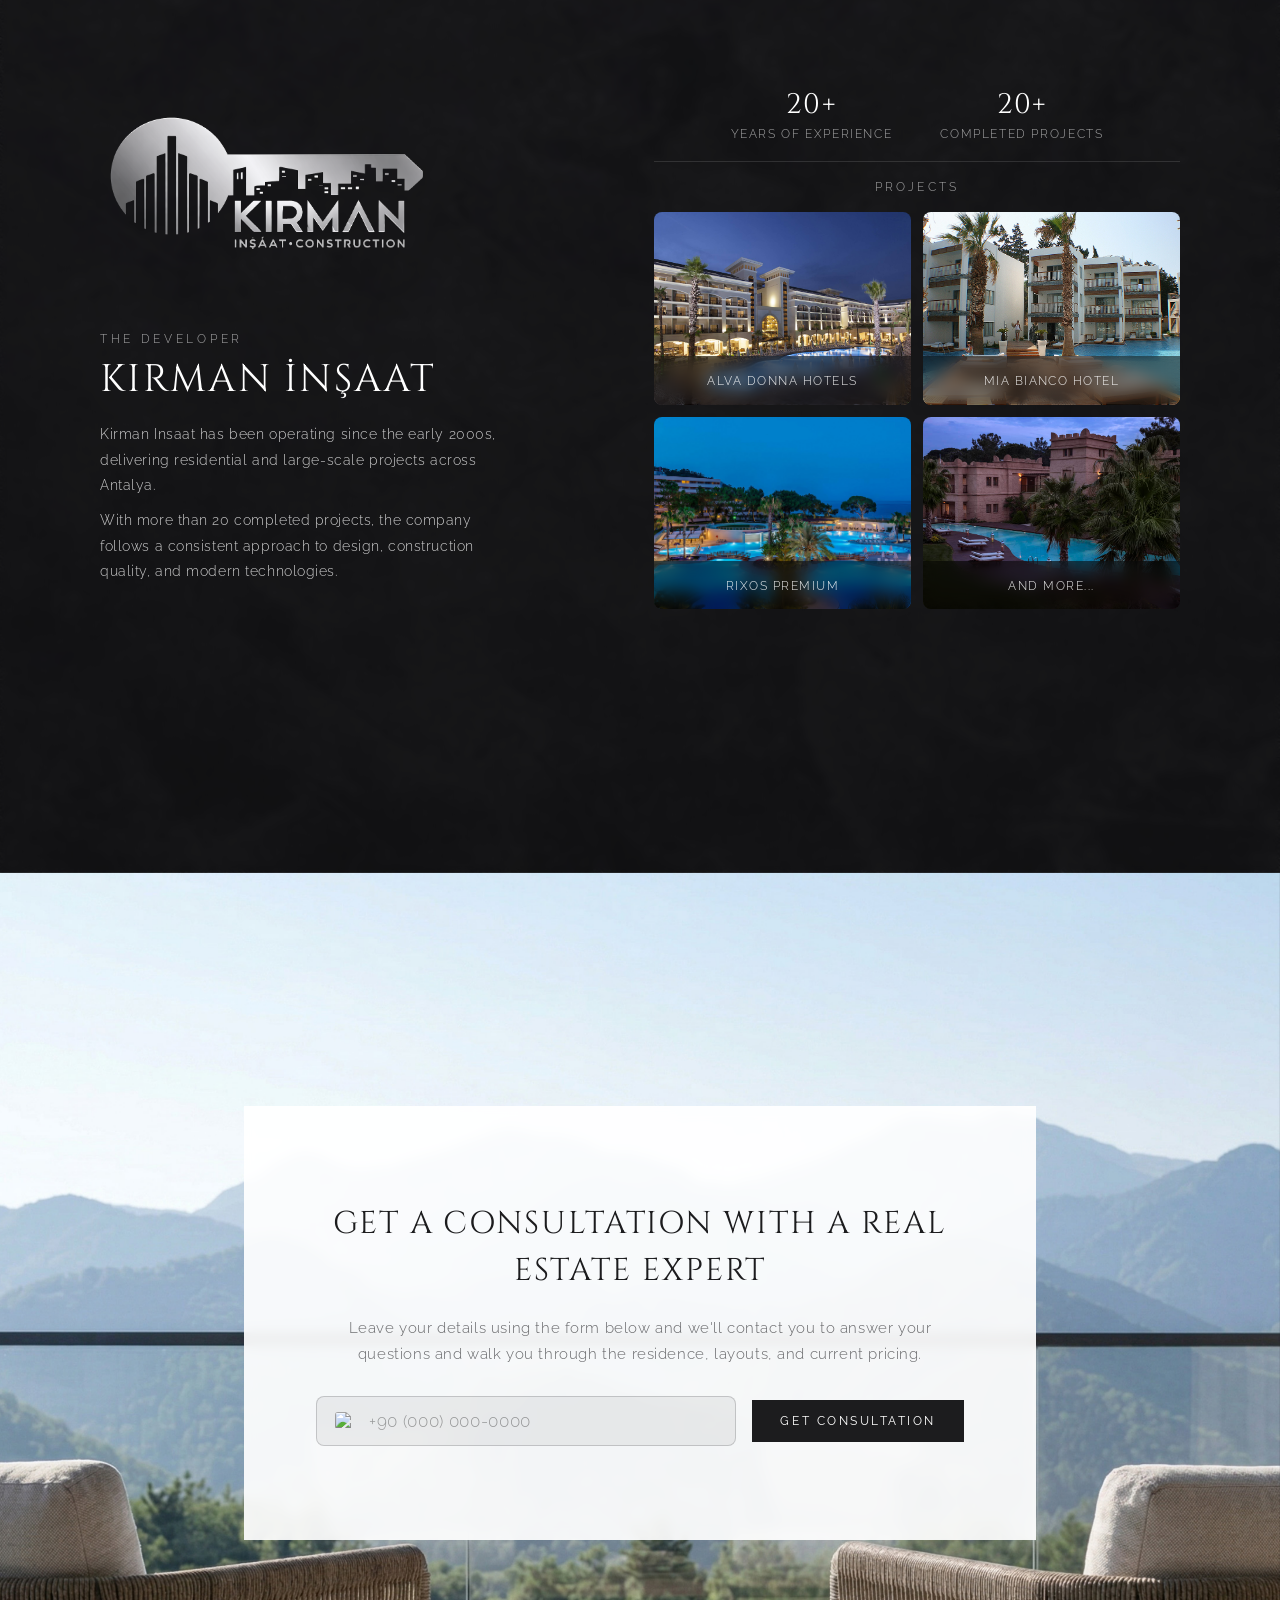
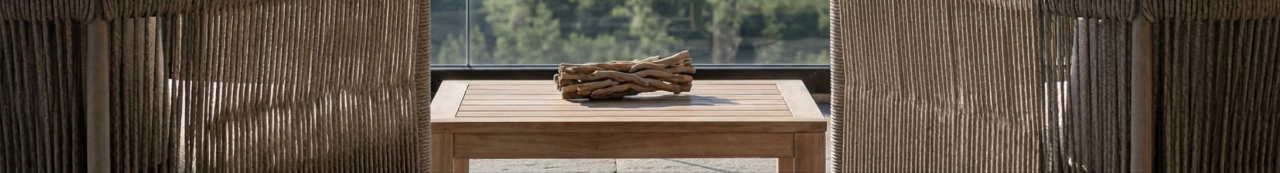
==== commit 7936473b: "ruengturkey" ====
--- a/index.html
+++ b/index.html
@@ -60,8 +60,25 @@
         <a href="tel:+905515083212" class="nav-phone-number">+90 (551) 508-32-12</a>
         <span class="nav-online"><span class="nav-online-dot"></span>Now online</span>
       </div>
-      <a href="tel:+905515083212" class="nav-phone-mobile"><span class="nav-online-dot"></span>+90 551 508 32 12</a>
+      <a href="tel:+905515083212" class="nav-phone-mobile">+90 551 508 32 12</a>
       <a href="#" class="nav-cta" id="openModal">REQUEST A CALL</a>
+    </div>
+    <div class="lang-dropdown">
+      <button class="lang-btn" onclick="toggleLangMenu(this)">
+        <img src="https://flagcdn.com/w40/gb.png" class="lang-btn-flag" alt="EN">
+        <span class="lang-btn-label">ENG</span>
+        <span class="lang-arrow">▾</span>
+      </button>
+      <div class="lang-menu">
+        <a href="/ru/" class="lang-option">
+          <img src="https://flagcdn.com/w40/ru.png" class="lang-option-flag" alt="RU">
+          <span class="lang-option-label">RU</span>
+        </a>
+        <a href="/tr/" class="lang-option">
+          <img src="https://flagcdn.com/w40/tr.png" class="lang-option-flag" alt="TR">
+          <span class="lang-option-label">TU</span>
+        </a>
+      </div>
     </div>
   </nav>
 
--- a/styles.css
+++ b/styles.css
@@ -67,9 +67,9 @@
       position: relative;
       z-index: 10;
       display: grid;
-      grid-template-columns: 1fr auto 1fr;
-      align-items: center;
-      padding: 38px 60px;
+      grid-template-columns: 1fr auto 1fr auto;
+      align-items: center;
+      padding: 38px 60px 38px 60px;
       animation: fadeDown .9s ease both;
     }
 
@@ -139,15 +139,85 @@
       display: none;
       align-items: center;
       gap: 8px;
-      font-family: 'Raleway', sans-serif;
-      font-weight: 300;
+      font-family: 'Cinzel', serif;
+      font-weight: 400;
       font-size: .75rem;
-      letter-spacing: .12em;
+      letter-spacing: .08em;
       color: var(--white);
       text-decoration: none;
       border: 1px solid var(--w25);
       padding: 9px 18px;
       white-space: nowrap;
+    }
+
+    /* ── LANG DROPDOWN ───────────────────────── */
+    .lang-dropdown {
+      position: relative;
+      justify-self: end;
+    }
+    .lang-btn {
+      display: flex;
+      align-items: center;
+      gap: 7px;
+      background: transparent;
+      border: none;
+      padding: 7px 12px;
+      cursor: pointer;
+    }
+    .lang-btn-flag {
+      width: 18px;
+      height: 13px;
+      border-radius: 2px;
+      display: block;
+      object-fit: cover;
+    }
+    .lang-btn-label {
+      display: none;
+    }
+    .lang-arrow {
+      font-size: .5rem;
+      color: var(--w50);
+      transition: transform .2s;
+      line-height: 1;
+    }
+    .lang-dropdown.open .lang-arrow { transform: rotate(180deg); }
+    .lang-menu {
+      position: absolute;
+      top: calc(100% + 6px);
+      right: 0;
+      background: rgba(10,10,14,0.95);
+      border: 1px solid rgba(255,255,255,0.12);
+      backdrop-filter: blur(10px);
+      -webkit-backdrop-filter: blur(10px);
+      min-width: 100%;
+      display: none;
+      flex-direction: column;
+      z-index: 100;
+    }
+    .lang-dropdown.open .lang-menu { display: flex; }
+    .lang-option {
+      display: flex;
+      align-items: center;
+      gap: 8px;
+      padding: 9px 14px;
+      text-decoration: none;
+      transition: background .15s;
+    }
+    .lang-option:hover { background: rgba(255,255,255,0.07); }
+    .lang-option-flag {
+      width: 18px;
+      height: 13px;
+      border-radius: 2px;
+      display: block;
+      object-fit: cover;
+    }
+    .lang-option-label {
+      font-family: 'Raleway', sans-serif;
+      font-weight: 300;
+      font-size: .62rem;
+      letter-spacing: .18em;
+      text-transform: uppercase;
+      color: var(--w80);
     }
 
     .nav-right {
@@ -217,7 +287,7 @@
       letter-spacing: .45em;
       padding-left: .45em;
       text-transform: uppercase;
-      color: var(--w65);
+      color: var(--w80);
       margin-bottom: 28px;
       animation: fadeUp 1.1s .3s ease both;
     }
@@ -1601,7 +1671,7 @@
       text-align: center;
     }
     .res-btn {
-      width: 50%;
+      width: 100%;
       align-self: center;
       font-family: 'Raleway', sans-serif;
       font-weight: 700;
@@ -1906,21 +1976,24 @@
       .plans-tab { margin-left: 0; flex: 1; min-width: 120px; text-align: center; }
 
       /* Nav mobile */
-      nav { padding: 26px 24px; grid-template-columns: 1fr 1fr; }
+      nav { padding: 26px 24px; grid-template-columns: 1fr 1fr auto; }
       .nav-links { display: none; }
       .nav-phone-block { display: none; }
       .nav-cta { display: none; }
       .nav-phone-mobile { display: flex; }
       .nav-right { justify-self: end; }
+      .lang-dropdown { justify-self: end; }
       .corner-left, .corner-right { display: none; }
       .hero-rule { height: 32px; margin: 24px auto; }
 
       /* Fix 2 — hero sizing */
       .hero { height: 100svh; }
+      .hero-eyebrow { max-width: 260px; margin-left: auto; margin-right: auto; }
       .modal { padding: 44px 28px; }
 
-      /* Block 3 — fullphoto background position */
+      /* Block 3 — fullphoto */
       .section-fullphoto {
+        min-height: 100svh;
         background-position: 75% center;
         background-attachment: scroll;
       }
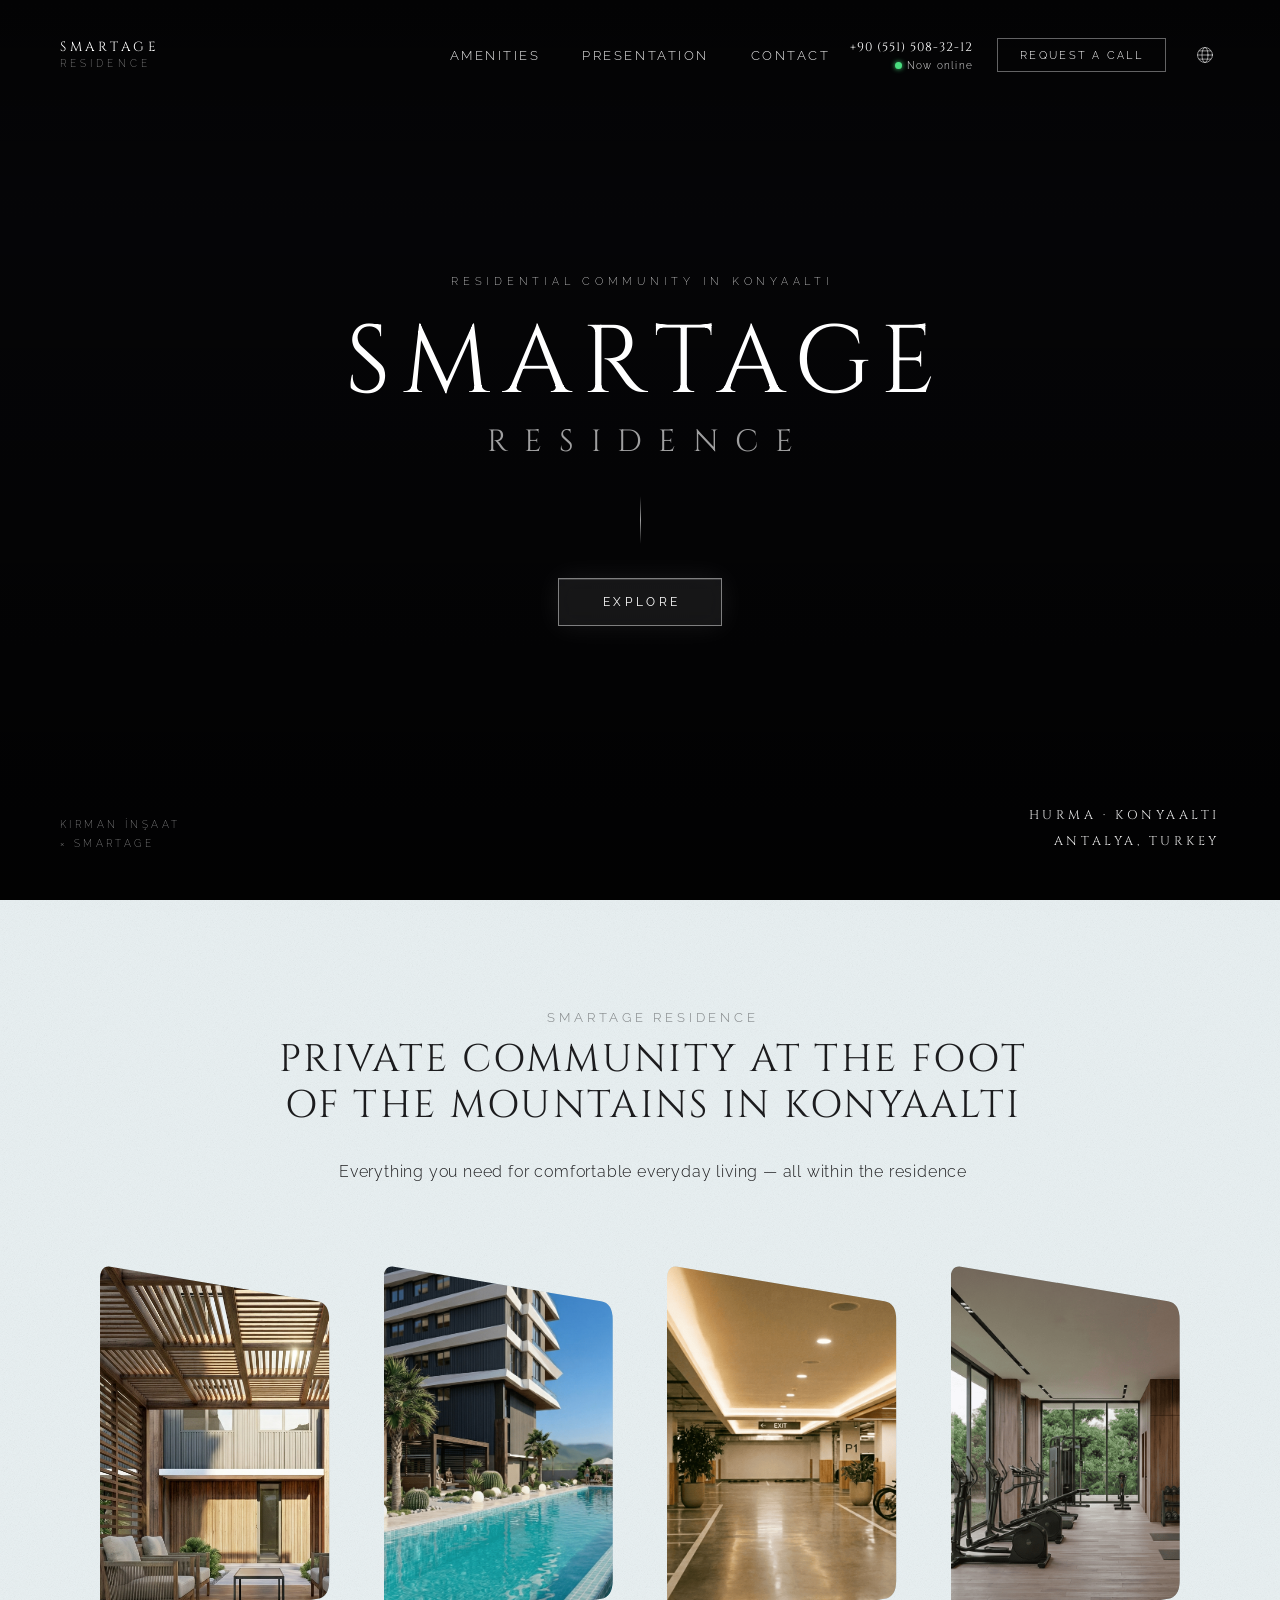
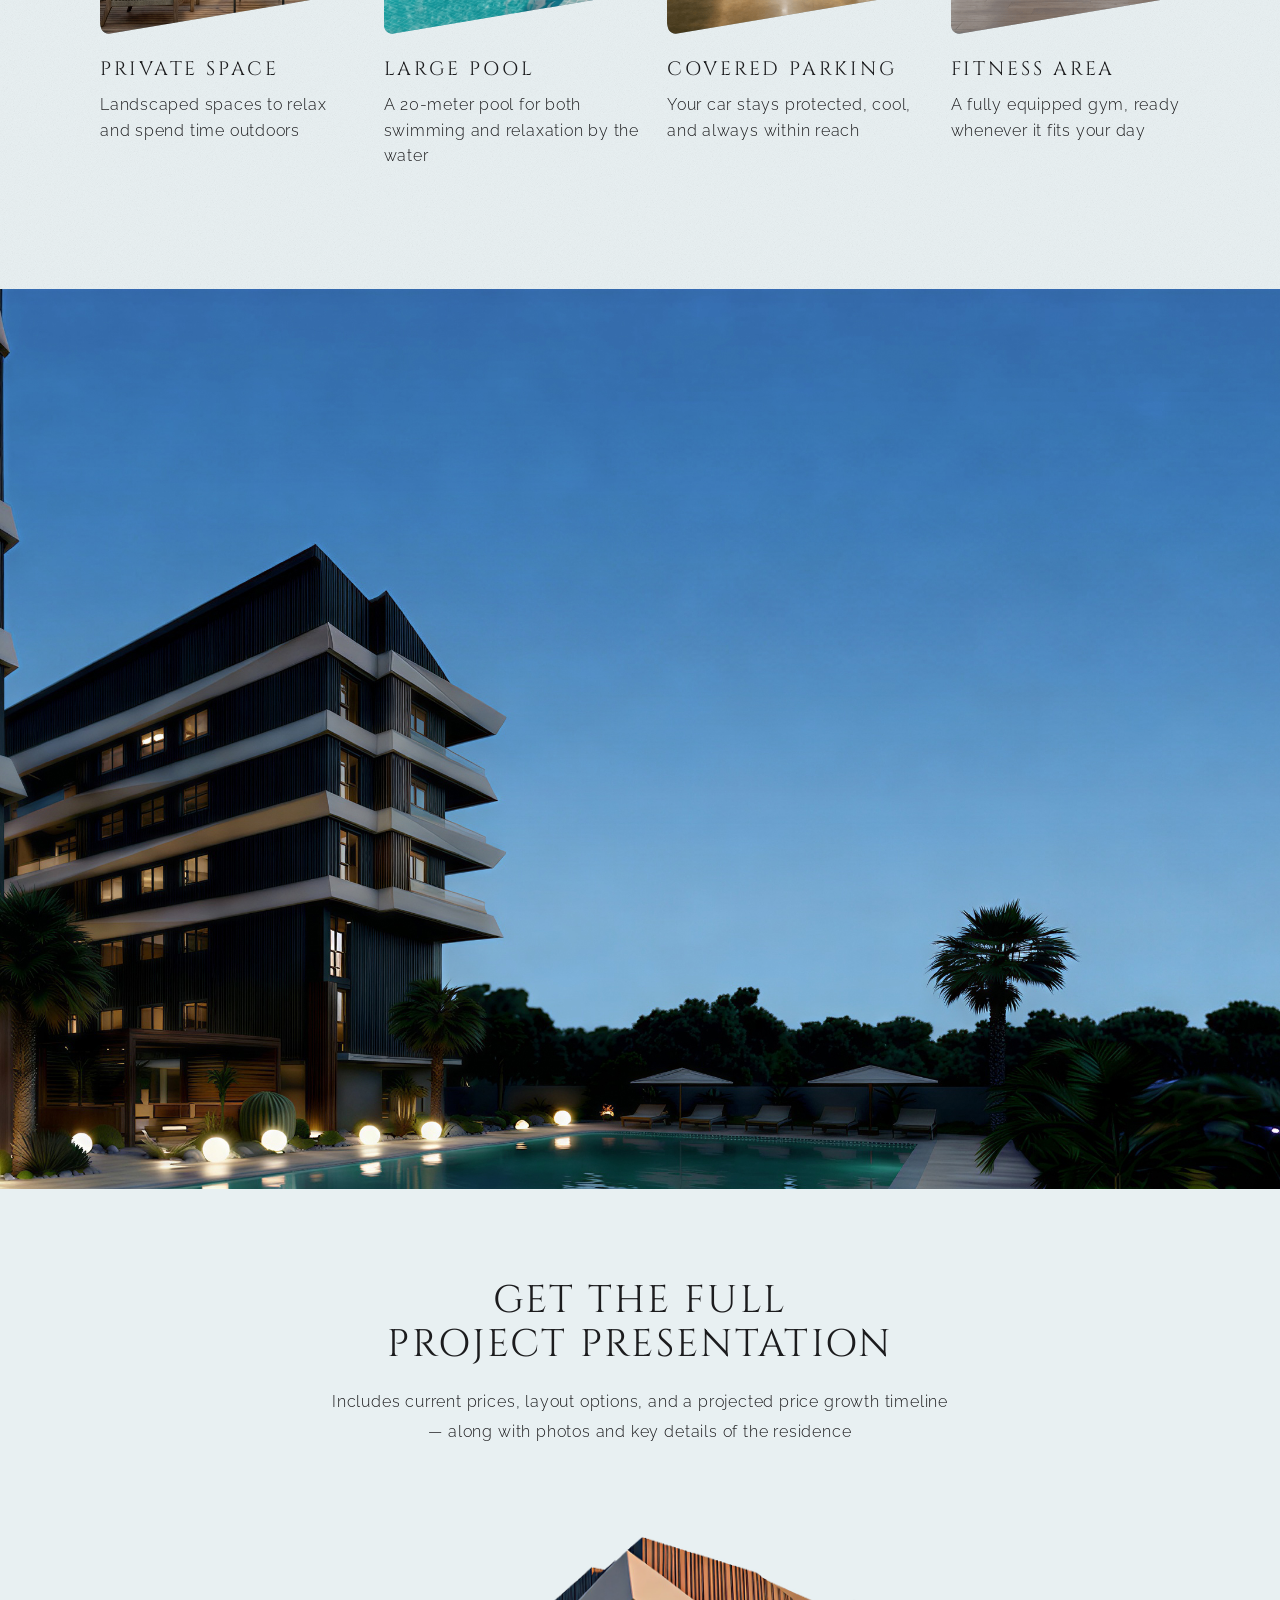
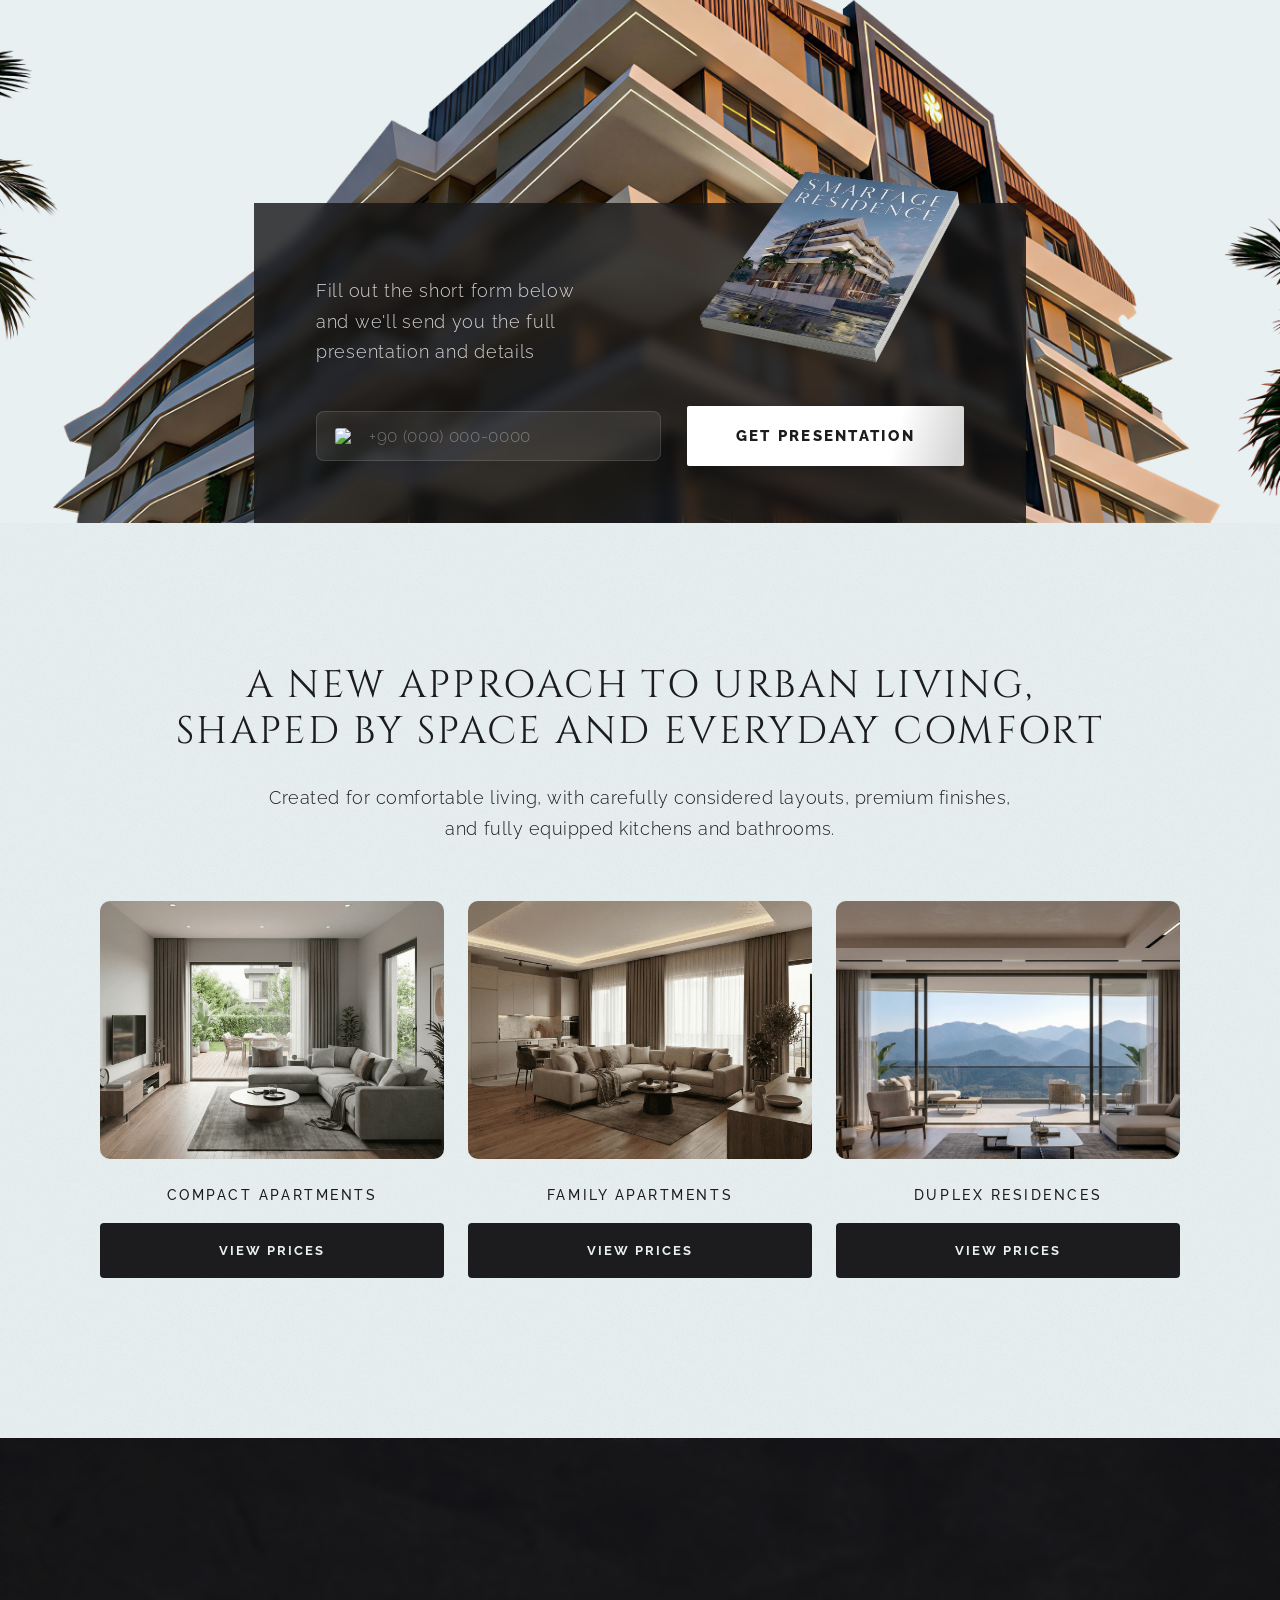
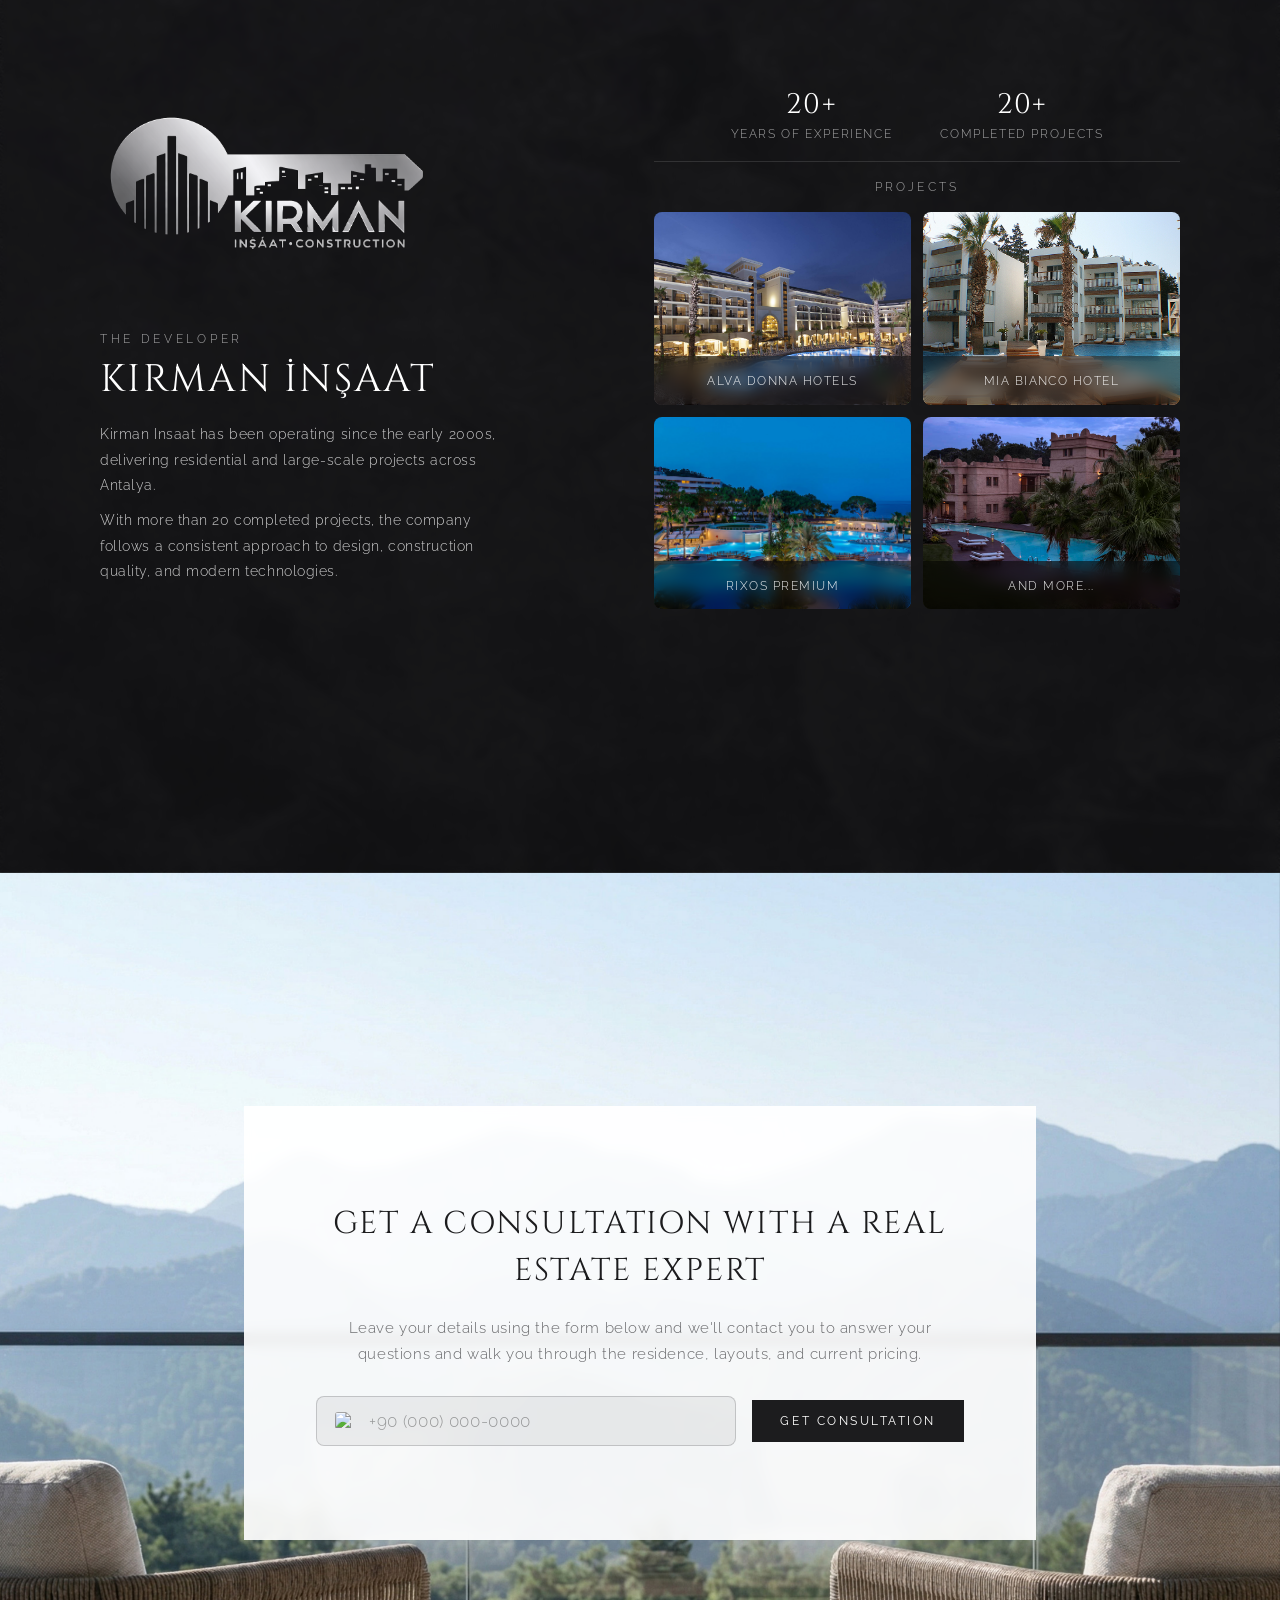
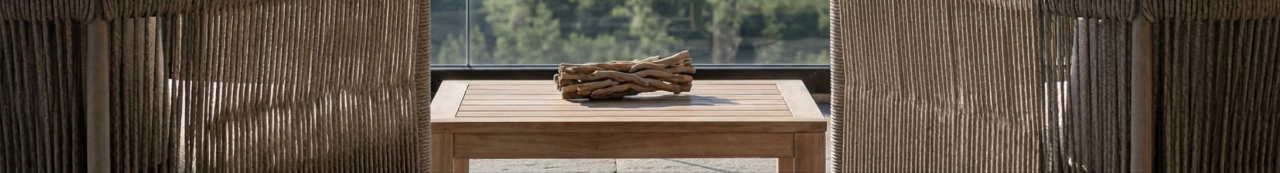
==== commit 1b727e14: "59235р23985р" ====
--- a/index.html
+++ b/index.html
@@ -6,7 +6,7 @@
   <title>SmartAge Residence — Antalya</title>
   <link rel="preconnect" href="https://fonts.googleapis.com">
   <link rel="preconnect" href="https://fonts.gstatic.com" crossorigin>
-  <link href="https://fonts.googleapis.com/css2?family=Cinzel:wght@400;500;600&family=Raleway:ital,wght@0,200;0,300;0,400;1,200;1,300&display=swap" rel="stylesheet">
+  <link href="https://fonts.googleapis.com/css2?family=Cinzel:wght@400;500;600&family=Raleway:ital,wght@0,200;0,300;0,400;1,200;1,300&family=Forum&display=swap" rel="stylesheet">
   <link rel="stylesheet" href="styles.css">
 </head>
 <body>
@@ -51,9 +51,9 @@
       <span class="nav-logo-sub">Residence</span>
     </a>
     <div class="nav-links">
-      <a href="#amenities">Amenities</a>
-      <a href="#presentation">Presentation</a>
-      <a href="#contact">Contact</a>
+      <a href="#amenities" data-i18n="nav_amenities">Amenities</a>
+      <a href="#presentation" data-i18n="nav_presentation">Presentation</a>
+      <a href="#contact" data-i18n="nav_contact">Contact</a>
     </div>
     <div class="nav-right">
       <div class="nav-phone-block">
@@ -61,34 +61,29 @@
         <span class="nav-online"><span class="nav-online-dot"></span>Now online</span>
       </div>
       <a href="tel:+905515083212" class="nav-phone-mobile">+90 551 508 32 12</a>
-      <a href="#" class="nav-cta" id="openModal">REQUEST A CALL</a>
-    </div>
-    <div class="lang-dropdown">
-      <button class="lang-btn" onclick="toggleLangMenu(this)">
-        <img src="https://flagcdn.com/w40/gb.png" class="lang-btn-flag" alt="EN">
-        <span class="lang-btn-label">ENG</span>
-        <span class="lang-arrow">▾</span>
-      </button>
-      <div class="lang-menu">
-        <a href="/ru/" class="lang-option">
-          <img src="https://flagcdn.com/w40/ru.png" class="lang-option-flag" alt="RU">
-          <span class="lang-option-label">RU</span>
-        </a>
-        <a href="/tr/" class="lang-option">
-          <img src="https://flagcdn.com/w40/tr.png" class="lang-option-flag" alt="TR">
-          <span class="lang-option-label">TU</span>
-        </a>
+      <a href="#" class="nav-cta" id="openModal" data-i18n="nav_cta">REQUEST A CALL</a>
+      <!-- Language switcher -->
+      <div class="lang-switcher" id="langSwitcher">
+        <button class="lang-globe-btn" id="langToggle">
+          <svg class="lang-globe-icon" viewBox="0 0 24 24" fill="none" stroke="currentColor" stroke-width="1.2" stroke-linecap="round" stroke-linejoin="round"><circle cx="12" cy="12" r="10"/><ellipse cx="12" cy="12" rx="4" ry="10"/><line x1="2" y1="12" x2="22" y2="12"/><path d="M4.5 6.5h15M4.5 17.5h15"/></svg>
+        </button>
+        <span class="lang-globe-label" id="langLabel" style="display:none">EN</span>
+        <div class="lang-options" id="langOptions">
+          <button class="lang-option" data-lang="en">EN</button>
+          <button class="lang-option" data-lang="ru">RU</button>
+          <button class="lang-option" data-lang="tr">TR</button>
+        </div>
       </div>
     </div>
   </nav>
 
   <!-- Centered hero text -->
   <div class="hero-center">
-    <p class="hero-eyebrow">Residential Community in Konyaaltı</p>
+    <p class="hero-eyebrow" data-i18n="hero_eyebrow">Residential Community in Konyaaltı</p>
     <h1 class="hero-title-main">SmartAge</h1>
     <p class="hero-title-sub">Residence</p>
     <div class="hero-rule"></div>
-    <a href="#section-graphite" class="hero-btn" onclick="document.querySelector('.section-graphite').scrollIntoView({behavior:'smooth'});return false;">Explore</a>
+    <a href="#section-graphite" class="hero-btn" data-i18n="hero_btn" onclick="document.querySelector('.section-graphite').scrollIntoView({behavior:'smooth'});return false;">Explore</a>
   </div>
 
   <!-- Bottom corners -->
@@ -116,9 +111,9 @@
     <header class="amenities-head">
       <h2 class="amenities-title">
         <span class="at-italic">SmartAge Residence</span>
-        <span class="at-bold">Private Community at the Foot<br>of the Mountains in Konyaaltı</span>
+        <span class="at-bold" data-i18n-html="amenities_title">Private Community at the Foot<br>of the Mountains in Konyaaltı</span>
       </h2>
-      <p class="amenities-sub">Everything you need for comfortable everyday living — all within the residence</p>
+      <p class="amenities-sub" data-i18n="amenities_sub">Everything you need for comfortable everyday living — all within the residence</p>
     </header>
 
     <!-- Cards -->
@@ -128,32 +123,32 @@
         <div class="amenity-img">
           <img src="images/card1.jpg" alt="Private Space">
         </div>
-        <h3 class="amenity-card-title">Private Space</h3>
-        <p class="amenity-card-desc">Landscaped spaces to relax and spend time outdoors</p>
+        <h3 class="amenity-card-title" data-i18n="card1_title">Private Space</h3>
+        <p class="amenity-card-desc" data-i18n="card1_desc">Landscaped spaces to relax and spend time outdoors</p>
       </div>
 
       <div class="amenity-card">
         <div class="amenity-img">
           <img src="images/card2.jpg" alt="Pool 20m">
         </div>
-        <h3 class="amenity-card-title">Large Pool</h3>
-        <p class="amenity-card-desc">A 20-meter pool for both swimming and relaxation by the water</p>
+        <h3 class="amenity-card-title" data-i18n="card2_title">Large Pool</h3>
+        <p class="amenity-card-desc" data-i18n="card2_desc">A 20-meter pool for both swimming and relaxation by the water</p>
       </div>
 
       <div class="amenity-card">
         <div class="amenity-img">
           <img src="images/card3.png" alt="Covered Parking">
         </div>
-        <h3 class="amenity-card-title">Covered Parking</h3>
-        <p class="amenity-card-desc">Your car stays protected, cool, and always within reach</p>
+        <h3 class="amenity-card-title" data-i18n="card3_title">Covered Parking</h3>
+        <p class="amenity-card-desc" data-i18n="card3_desc">Your car stays protected, cool, and always within reach</p>
       </div>
 
       <div class="amenity-card">
         <div class="amenity-img">
           <img src="images/card4.png" alt="Fitness Area">
         </div>
-        <h3 class="amenity-card-title">Fitness Area</h3>
-        <p class="amenity-card-desc">A fully equipped gym, ready whenever it fits your day</p>
+        <h3 class="amenity-card-title" data-i18n="card4_title">Fitness Area</h3>
+        <p class="amenity-card-desc" data-i18n="card4_desc">A fully equipped gym, ready whenever it fits your day</p>
       </div>
 
     </div>
@@ -168,12 +163,12 @@
   <div class="fullphoto-bg"></div>
   <div class="fullphoto-content">
     <h2 class="fullphoto-title">
-      <span class="fp-line fp-nowrap fp-desktop">Surrounded by <strong>mountains</strong></span><span class="fp-line fp-nowrap fp-mobile">Framed by <strong>mountains</strong></span>
-      <span class="fp-line">Steps from the <strong>sea</strong></span>
-      <span class="fp-line">Hidden in the <strong>city</strong></span>
+      <span class="fp-line fp-nowrap fp-desktop" data-i18n-html="fp_line1_desktop">Surrounded by <strong>mountains</strong></span><span class="fp-line fp-nowrap fp-mobile" data-i18n-html="fp_line1_mobile">Framed by <strong>mountains</strong></span>
+      <span class="fp-line" data-i18n-html="fp_line2">Steps from the <strong>sea</strong></span>
+      <span class="fp-line" data-i18n-html="fp_line3">Hidden in the <strong>city</strong></span>
     </h2>
-    <p class="fullphoto-sub fp-line">At SmartAge Residence, you are five minutes from the sea, with the Taurus mountains as your backdrop and the city whenever you need it.</p>
-    <a href="#" class="fullphoto-btn fp-line" onclick="document.querySelector('.section-pres').scrollIntoView({behavior:'smooth'});return false;">Get Project Presentation</a>
+    <p class="fullphoto-sub fp-line" data-i18n="fp_sub">At SmartAge Residence, you are five minutes from the sea, with the Taurus mountains as your backdrop and the city whenever you need it.</p>
+    <a href="#" class="fullphoto-btn fp-line" data-i18n="fp_btn" onclick="document.querySelector('.section-pres').scrollIntoView({behavior:'smooth'});return false;">Get Project Presentation</a>
   </div>
 </section>
 
@@ -187,11 +182,9 @@
 
     <!-- Header -->
     <div class="pres-header">
-      <h2 class="pres-title">
-        <span class="pres-line"><strong>Get</strong> the Full</span>
-        <span class="pres-line">Project <strong>Presentation</strong></span>
-      </h2>
-      <p class="pres-sub">Includes current prices, layout options, and a projected price growth timeline — along with photos and key details of the residence</p>
+      <h2 class="pres-title" data-i18n-html="pres_title"><span class="pres-line"><strong>Get</strong> the Full</span>
+        <span class="pres-line">Project <strong>Presentation</strong></span></h2>
+      <p class="pres-sub" data-i18n="pres_sub">Includes current prices, layout options, and a projected price growth timeline — along with photos and key details of the residence</p>
     </div>
 
   </div>
@@ -202,14 +195,14 @@
     <div class="pres-form-bar">
       <div class="pres-form-wrap">
         <img class="pres-mockup" src="images/mockup.png" alt="SmartAge Presentation">
-        <form class="pres-form" onsubmit="handlePresForm(event)">
-          <p class="pres-form-hint">Fill out the short form below<br>and we'll send you the full<br>presentation and details</p>
+        <form class="pres-form" action="https://api.web3forms.com/submit" method="POST" onsubmit="handlePresForm(event)">
+          <p class="pres-form-hint" data-i18n-html="pres_form_hint">Fill out the short form below<br>and we'll send you the full<br>presentation and details</p>
           <div class="pres-form-row">
             <div class="pres-phone-wrap">
               <span class="pres-flag"><img src="https://flagcdn.com/w40/tr.png" alt="TR" class="pres-flag-img"></span>
               <input class="pres-phone" id="presPhone" type="tel" placeholder="+90 (000) 000-0000" required>
             </div>
-            <button class="pres-btn" type="submit">Get Presentation</button>
+            <button class="pres-btn" type="submit" data-i18n="pres_btn">Get Presentation</button>
           </div>
         </form>
       </div>
@@ -226,26 +219,26 @@
   <div class="res-wrap">
     <div class="res-header">
       <h2 class="res-title">
-        <span class="res-title-line">A NEW APPROACH TO URBAN LIVING,</span>
-        <span class="res-title-line">SHAPED BY SPACE AND EVERYDAY COMFORT</span>
+        <span class="res-title-line" data-i18n="res_title_1">A NEW APPROACH TO URBAN LIVING,</span>
+        <span class="res-title-line" data-i18n="res_title_2">SHAPED BY SPACE AND EVERYDAY COMFORT</span>
       </h2>
-      <p class="res-sub">Created for comfortable living, with carefully considered layouts, premium finishes,<br class="desktop-only"> and fully equipped kitchens and bathrooms.</p>
+      <p class="res-sub" data-i18n-html="res_sub">Created for comfortable living, with carefully considered layouts, premium finishes,<br class="desktop-only"> and fully equipped kitchens and bathrooms.</p>
     </div>
     <div class="res-grid">
       <div class="res-card">
         <div class="res-photo"><img src="images/ap1.jpg" alt="Compact Apartments"></div>
-        <p class="res-caption">Compact Apartments</p>
-        <button class="res-btn" onclick="openPricingModal()">View Prices</button>
+        <p class="res-caption" data-i18n="res_cap1">Compact Apartments</p>
+        <button class="res-btn" onclick="openPricingModal()" data-i18n="res_btn">View Prices</button>
       </div>
       <div class="res-card">
         <div class="res-photo"><img src="images/ap2.jpg" alt="Family Apartments"></div>
-        <p class="res-caption">Family Apartments</p>
-        <button class="res-btn" onclick="openPricingModal()">View Prices</button>
+        <p class="res-caption" data-i18n="res_cap2">Family Apartments</p>
+        <button class="res-btn" onclick="openPricingModal()" data-i18n="res_btn">View Prices</button>
       </div>
       <div class="res-card">
         <div class="res-photo"><img src="images/ap3.jpg" alt="Duplex Residences"></div>
-        <p class="res-caption">Duplex Residences</p>
-        <button class="res-btn" onclick="openPricingModal()">View Prices</button>
+        <p class="res-caption" data-i18n="res_cap3">Duplex Residences</p>
+        <button class="res-btn" onclick="openPricingModal()" data-i18n="res_btn">View Prices</button>
       </div>
     </div>
   </div>
@@ -260,10 +253,10 @@
     <!-- Left -->
     <div class="dev-left">
       <img class="dev-logo" src="images/logo.png" alt="Kirman İnşaat">
-      <span class="dev-eyebrow">The Developer</span>
+      <span class="dev-eyebrow" data-i18n="dev_eyebrow">The Developer</span>
       <h2 class="dev-title">Kirman İnşaat</h2>
-      <p class="dev-text">Kirman Insaat has been operating since the early 2000s, delivering residential and large-scale projects across Antalya.</p>
-      <p class="dev-text">With more than 20 completed projects, the company follows a consistent approach to design, construction quality, and modern technologies.</p>
+      <p class="dev-text" data-i18n="dev_text1">Kirman Insaat has been operating since the early 2000s, delivering residential and large-scale projects across Antalya.</p>
+      <p class="dev-text" data-i18n="dev_text2">With more than 20 completed projects, the company follows a consistent approach to design, construction quality, and modern technologies.</p>
     </div>
 
     <!-- Right -->
@@ -271,14 +264,14 @@
       <div class="dev-stats">
         <div class="dev-stat">
           <span class="dev-stat-num">20+</span>
-          <span class="dev-stat-label">Years of Experience</span>
+          <span class="dev-stat-label" data-i18n="dev_stat1">Years of Experience</span>
         </div>
         <div class="dev-stat">
           <span class="dev-stat-num">20+</span>
-          <span class="dev-stat-label">Completed Projects</span>
-        </div>
-      </div>
-      <p class="dev-projects-label">Projects</p>
+          <span class="dev-stat-label" data-i18n="dev_stat2">Completed Projects</span>
+        </div>
+      </div>
+      <p class="dev-projects-label" data-i18n="dev_projects">Projects</p>
       <div class="dev-grid">
         <a href="https://www.urartum.com.tr/alva-donna-hotels.html" class="dev-img-link" target="_blank">
           <div class="dev-img-wrap">
@@ -301,7 +294,7 @@
         <a href="https://www.urartum.com.tr/projelerimiz" class="dev-img-link" target="_blank">
           <div class="dev-img-wrap">
             <img src="images/dev4.jpg" alt="Project 4">
-            <div class="dev-card-overlay"><span class="dev-card-label">And more...</span></div>
+            <div class="dev-card-overlay"><span class="dev-card-label" data-i18n="dev_more">And more...</span></div>
           </div>
         </a>
       </div>
@@ -315,14 +308,14 @@
 ═══════════════════════════════════════════ -->
 <section class="section-mountains" id="contact">
   <div class="mtn-card">
-    <h2 class="mtn-title">Get a Consultation with a Real Estate Expert</h2>
-    <p class="mtn-sub">Leave your details using the form below and we'll contact you to answer your questions and walk you through the residence, layouts, and current pricing.</p>
-    <form class="mtn-form" onsubmit="handleMtnForm(event)">
+    <h2 class="mtn-title" data-i18n="mtn_title">Get a Consultation with a Real Estate Expert</h2>
+    <p class="mtn-sub" data-i18n="mtn_sub">Leave your details using the form below and we'll contact you to answer your questions and walk you through the residence, layouts, and current pricing.</p>
+    <form class="mtn-form" action="https://api.web3forms.com/submit" method="POST" onsubmit="handleMtnForm(event)">
       <div class="pres-phone-wrap">
         <span class="pres-flag"><img src="https://flagcdn.com/w40/tr.png" alt="TR" class="pres-flag-img"></span>
         <input class="pres-phone" id="mtnPhone" type="tel" placeholder="+90 (000) 000-0000" required>
       </div>
-      <button class="mtn-btn" type="submit">Get Consultation</button>
+      <button class="mtn-btn" type="submit" data-i18n="mtn_btn">Get Consultation</button>
     </form>
   </div>
 </section>
@@ -333,14 +326,14 @@
 <div class="modal-backdrop" id="pricingBackdrop">
   <div class="mtn-card mtn-visible" style="animation:none;opacity:1;transform:none;">
     <button class="modal-close" onclick="closePricingModal()" style="color:rgba(28,28,30,0.4);">&#x2715;</button>
-    <h2 class="mtn-title" style="animation:none;opacity:1;transform:none;">Get Full Pricing and Layout Options</h2>
-    <p class="mtn-sub" style="animation:none;opacity:1;transform:none;">Fill out the short form and we'll contact you shortly with full details</p>
-    <form id="pricingForm" class="mtn-form" onsubmit="handlePricingForm(event)" style="opacity:1;transform:none;">
+    <h2 class="mtn-title" style="animation:none;opacity:1;transform:none;" data-i18n="pricing_title">Get Full Pricing and Layout Options</h2>
+    <p class="mtn-sub" style="animation:none;opacity:1;transform:none;" data-i18n="pricing_sub">Fill out the short form and we'll contact you shortly with full details</p>
+    <form id="pricingForm" class="mtn-form" action="https://api.web3forms.com/submit" method="POST" onsubmit="handlePricingForm(event)" style="opacity:1;transform:none;">
       <div class="pres-phone-wrap">
         <span class="pres-flag"><img src="https://flagcdn.com/w40/tr.png" alt="TR" class="pres-flag-img"></span>
         <input class="pres-phone" id="pricingPhone" type="tel" placeholder="+90 (000) 000-0000" required>
       </div>
-      <button class="mtn-btn" type="submit">View Prices</button>
+      <button class="mtn-btn" type="submit" data-i18n="pricing_btn">View Prices</button>
     </form>
   </div>
 </div>
@@ -352,9 +345,9 @@
   <div class="modal">
     <button class="modal-close" id="closeModal">&#x2715;</button>
     <p class="modal-eyebrow">SmartAge Residence</p>
-    <h2 class="modal-title">Private Viewing</h2>
-    <p class="modal-desc">Leave your number — our manager<br>will contact you within 24 hours.</p>
-    <form id="viewingForm" onsubmit="handleSubmit(event)">
+    <h2 class="modal-title" data-i18n="modal_title">Private Viewing</h2>
+    <p class="modal-desc" data-i18n-html="modal_desc">Leave your number — our manager<br>will contact you within 24 hours.</p>
+    <form id="viewingForm" action="https://api.web3forms.com/submit" method="POST" onsubmit="handleSubmit(event)">
       <div class="modal-input-wrap">
         <input
           class="modal-input"
@@ -365,12 +358,13 @@
           required
         />
       </div>
-      <button type="submit" class="modal-submit">Send Request</button>
+      <button type="submit" class="modal-submit" data-i18n="modal_btn">Send Request</button>
     </form>
-    <p class="modal-privacy">By submitting you agree to our privacy policy.</p>
+    <p class="modal-privacy" data-i18n="modal_privacy">By submitting you agree to our privacy policy.</p>
   </div>
 </div>
 
+<script src="i18n.js"></script>
 <script src="script.js"></script>
 <script>
   (function(){
--- a/styles.css
+++ b/styles.css
@@ -218,6 +218,112 @@
       letter-spacing: .18em;
       text-transform: uppercase;
       color: var(--w80);
+    }
+
+    /* ── LANG SWITCHER ────────────────────── */
+    .lang-switcher {
+      position: relative;
+      display: flex;
+      align-items: center;
+    }
+    .lang-globe-btn {
+      display: flex;
+      align-items: center;
+      gap: 6px;
+      background: transparent;
+      border: none;
+      cursor: pointer;
+      padding: 6px;
+    }
+    .lang-globe-icon {
+      width: 18px;
+      height: 18px;
+      color: var(--w50);
+      transition: color .2s;
+    }
+    .lang-globe-btn:hover .lang-globe-icon { color: var(--white); }
+    .lang-globe-label {
+      font-family: 'Raleway', sans-serif;
+      font-weight: 300;
+      font-size: .62rem;
+      letter-spacing: .18em;
+      text-transform: uppercase;
+      color: var(--w50);
+      transition: color .2s;
+    }
+    .lang-globe-btn:hover .lang-globe-label { color: var(--white); }
+    .lang-options {
+      position: absolute;
+      top: 100%;
+      right: 0;
+      display: flex;
+      flex-direction: column;
+      gap: 2px;
+      overflow: hidden;
+      max-height: 0;
+      opacity: 0;
+      transition: max-height .35s ease, opacity .25s ease;
+      margin-top: 6px;
+    }
+    .lang-switcher.open .lang-options {
+      max-height: 120px;
+      opacity: 1;
+    }
+    .lang-option {
+      font-family: 'Raleway', sans-serif;
+      font-weight: 300;
+      font-size: .6rem;
+      letter-spacing: .15em;
+      text-transform: uppercase;
+      color: var(--w50);
+      background: transparent;
+      border: 1px solid transparent;
+      padding: 4px 8px;
+      cursor: pointer;
+      transition: color .2s, border-color .2s;
+      white-space: nowrap;
+    }
+    .lang-option:hover { color: var(--white); border-color: var(--w25); }
+    .lang-option.active { color: var(--white); border-color: var(--w50); }
+
+    /* ── Russian font override ────────────── */
+    html[lang="ru"] .hero-eyebrow,
+    html[lang="ru"] .hero-btn,
+    html[lang="ru"] .nav-links a,
+    html[lang="ru"] .nav-cta,
+    html[lang="ru"] .amenities-sub,
+    html[lang="ru"] .amenity-card-desc,
+    html[lang="ru"] .fullphoto-sub,
+    html[lang="ru"] .fullphoto-btn,
+    html[lang="ru"] .pres-sub,
+    html[lang="ru"] .pres-form-hint,
+    html[lang="ru"] .pres-btn,
+    html[lang="ru"] .res-sub,
+    html[lang="ru"] .res-btn,
+    html[lang="ru"] .dev-eyebrow,
+    html[lang="ru"] .dev-text,
+    html[lang="ru"] .dev-stat-label,
+    html[lang="ru"] .dev-projects-label,
+    html[lang="ru"] .dev-card-label,
+    html[lang="ru"] .mtn-sub,
+    html[lang="ru"] .mtn-btn,
+    html[lang="ru"] .modal-desc,
+    html[lang="ru"] .modal-submit,
+    html[lang="ru"] .modal-privacy,
+    html[lang="ru"] .lang-globe-label,
+    html[lang="ru"] .at-italic {
+      font-family: 'Forum', 'Raleway', sans-serif;
+    }
+    html[lang="ru"] .at-bold,
+    html[lang="ru"] .amenity-card-title,
+    html[lang="ru"] .fullphoto-title,
+    html[lang="ru"] .pres-title,
+    html[lang="ru"] .res-title,
+    html[lang="ru"] .res-caption,
+    html[lang="ru"] .mtn-title,
+    html[lang="ru"] .modal-title,
+    html[lang="ru"] .dev-title {
+      font-family: 'Forum', 'Cinzel', serif;
     }
 
     .nav-right {
@@ -1983,6 +2089,9 @@
       .nav-phone-mobile { display: flex; }
       .nav-right { justify-self: end; }
       .lang-dropdown { justify-self: end; }
+      .lang-switcher { position: absolute; top: 26px; right: 24px; z-index: 11; }
+      .nav-logo-name { font-size: .72rem; letter-spacing: .22em; }
+      .nav-logo-sub { font-size: .52rem; }
       .corner-left, .corner-right { display: none; }
       .hero-rule { height: 32px; margin: 24px auto; }
 
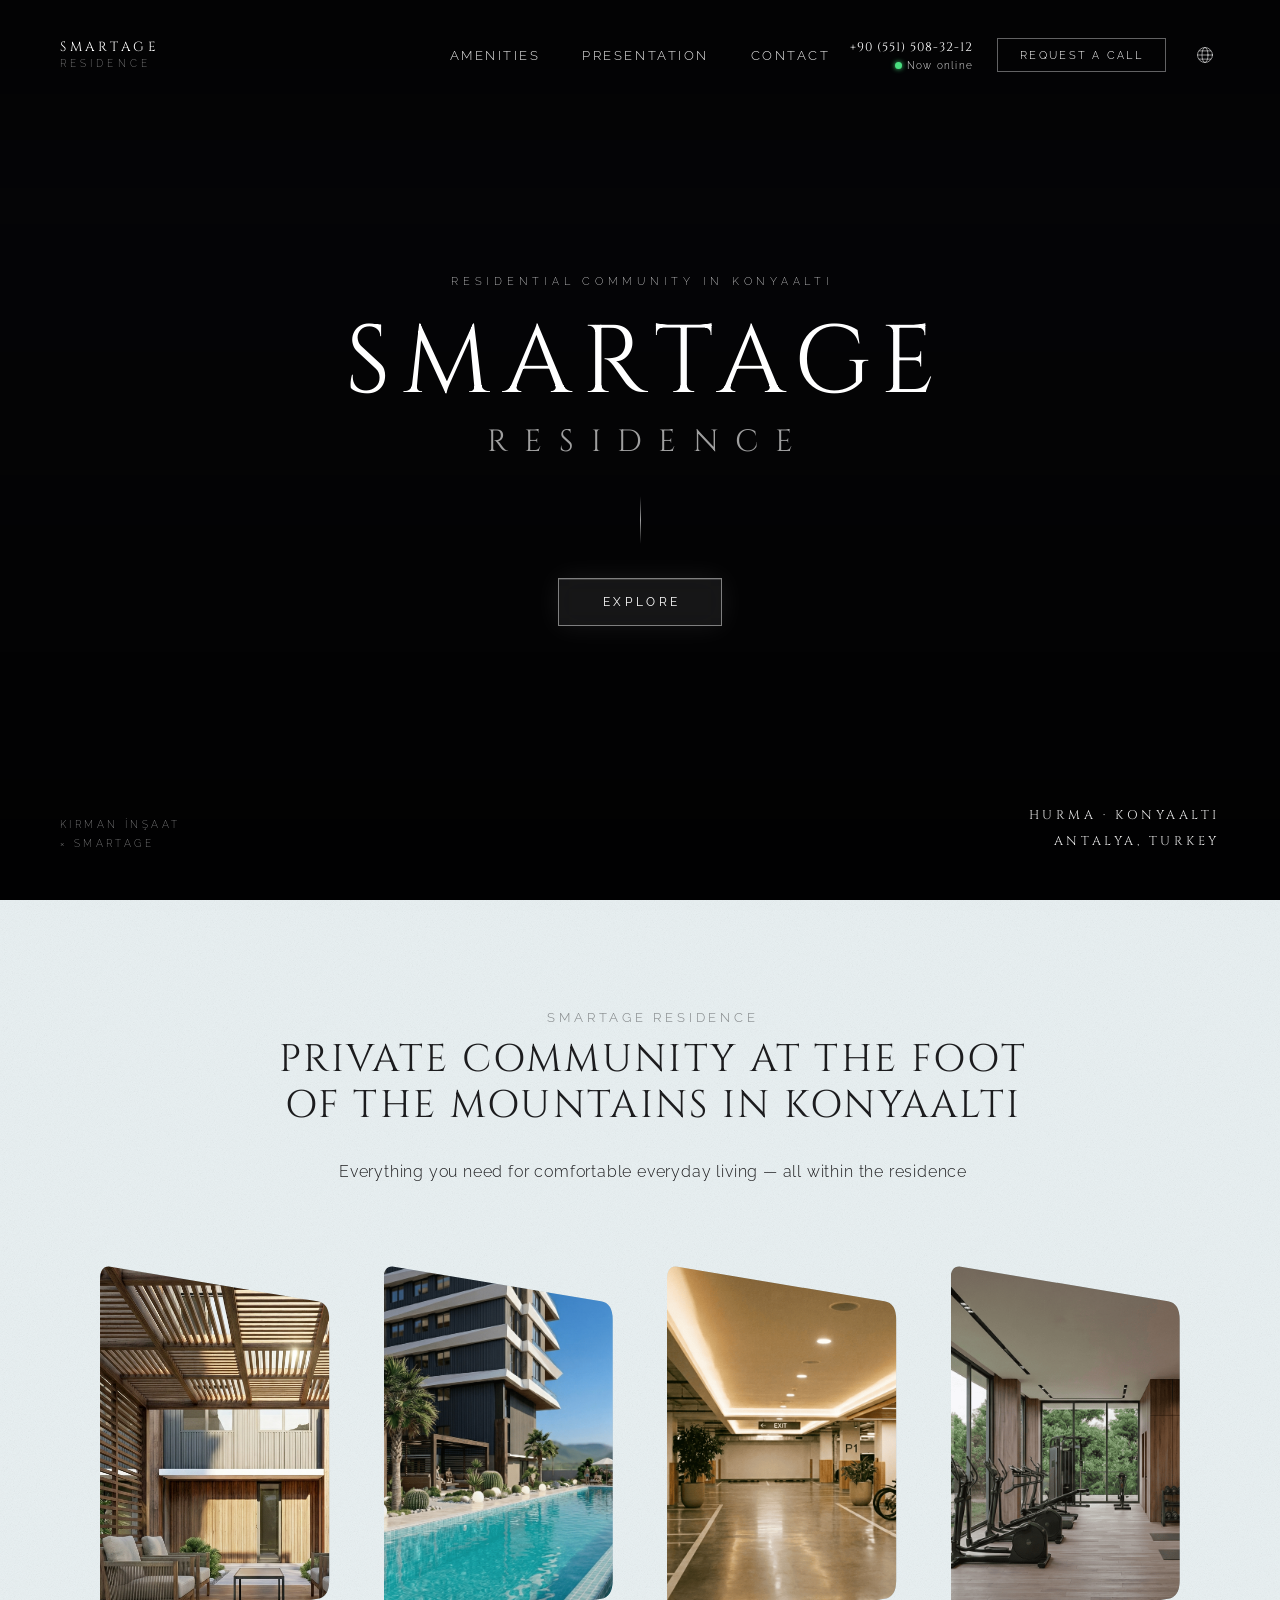
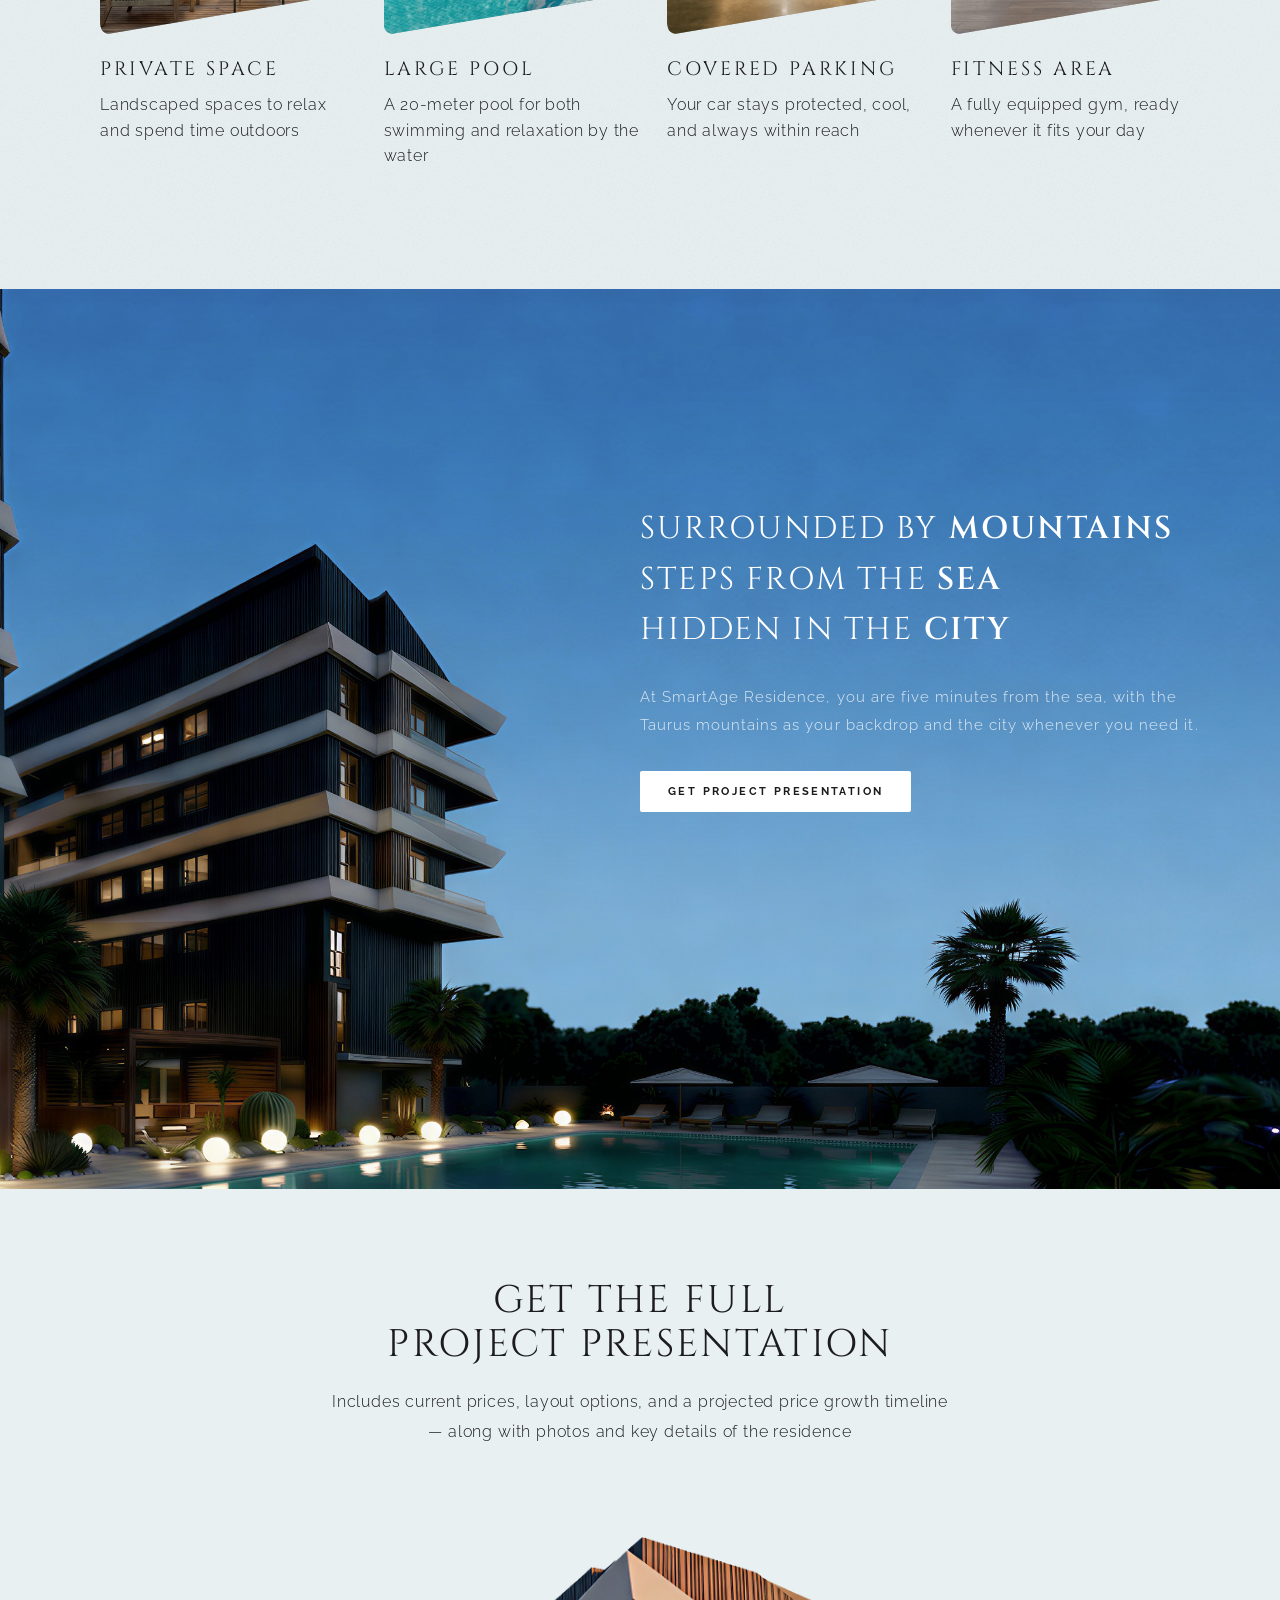
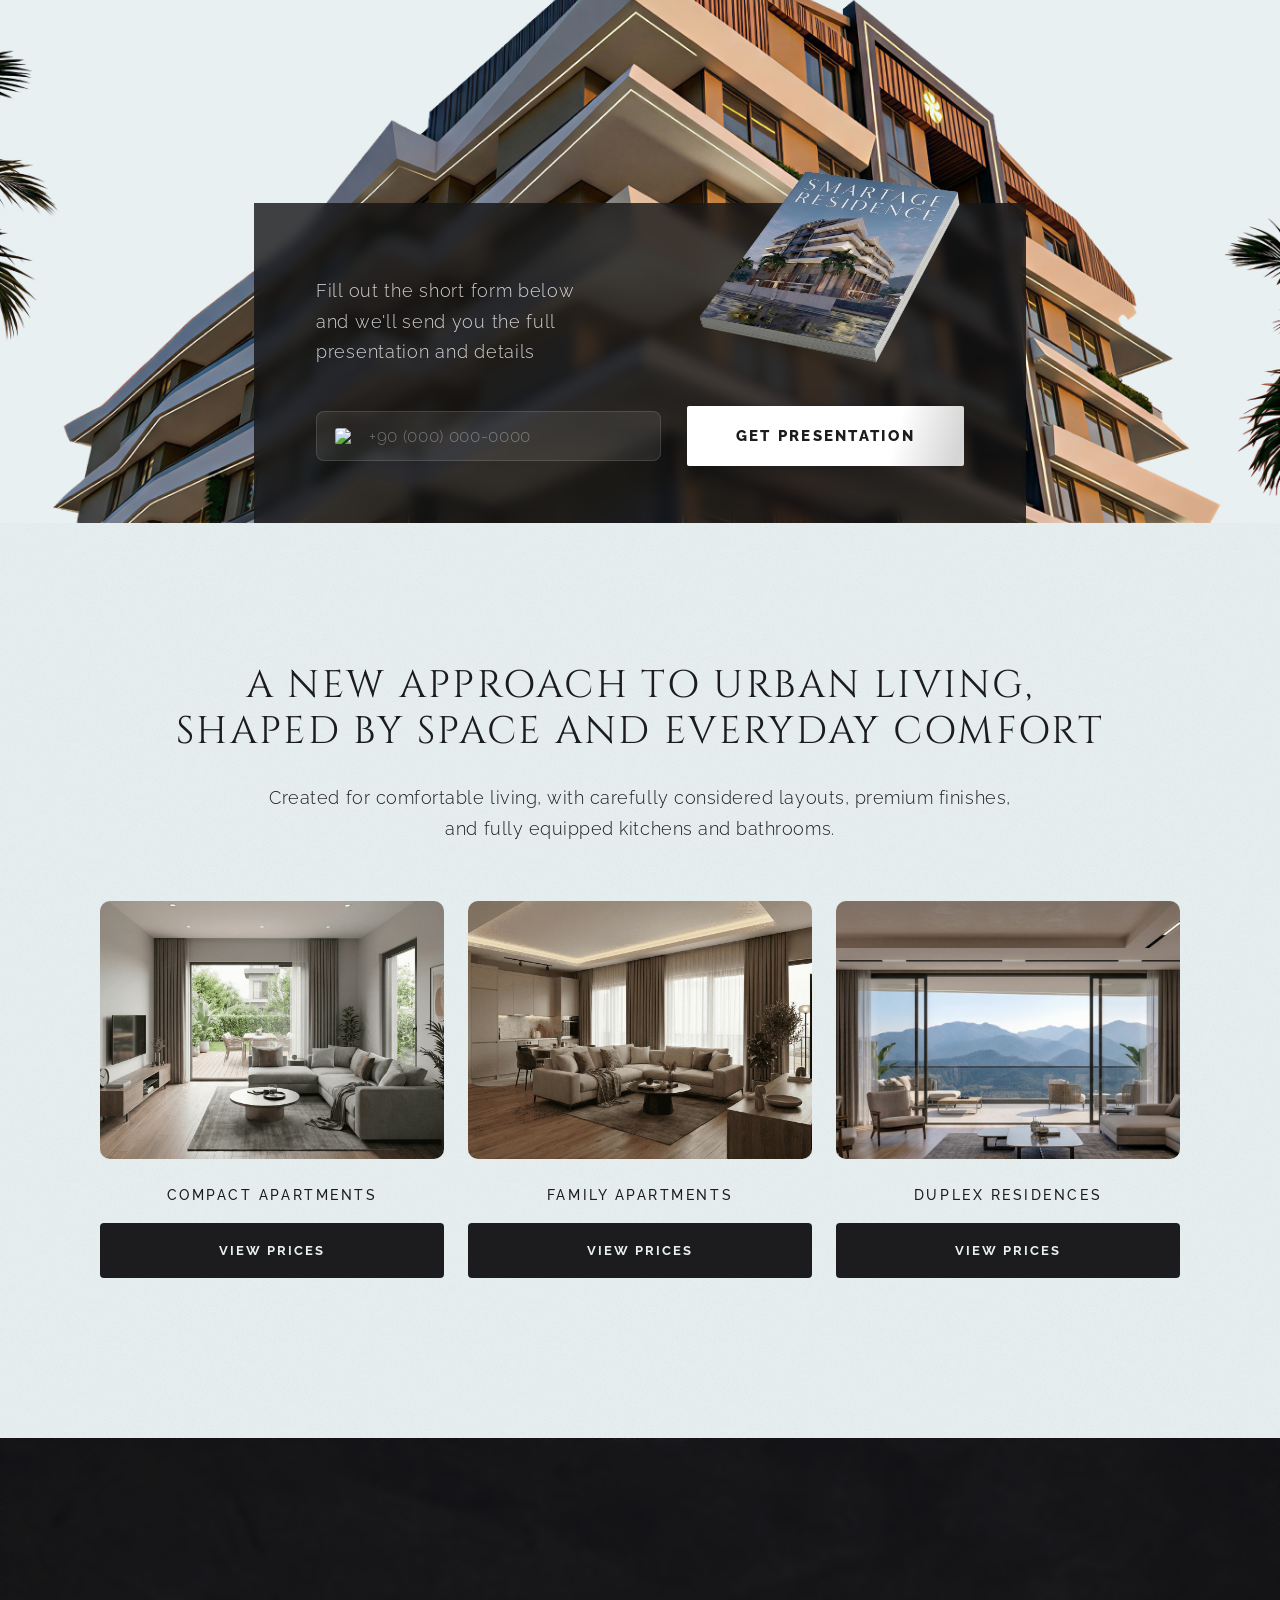
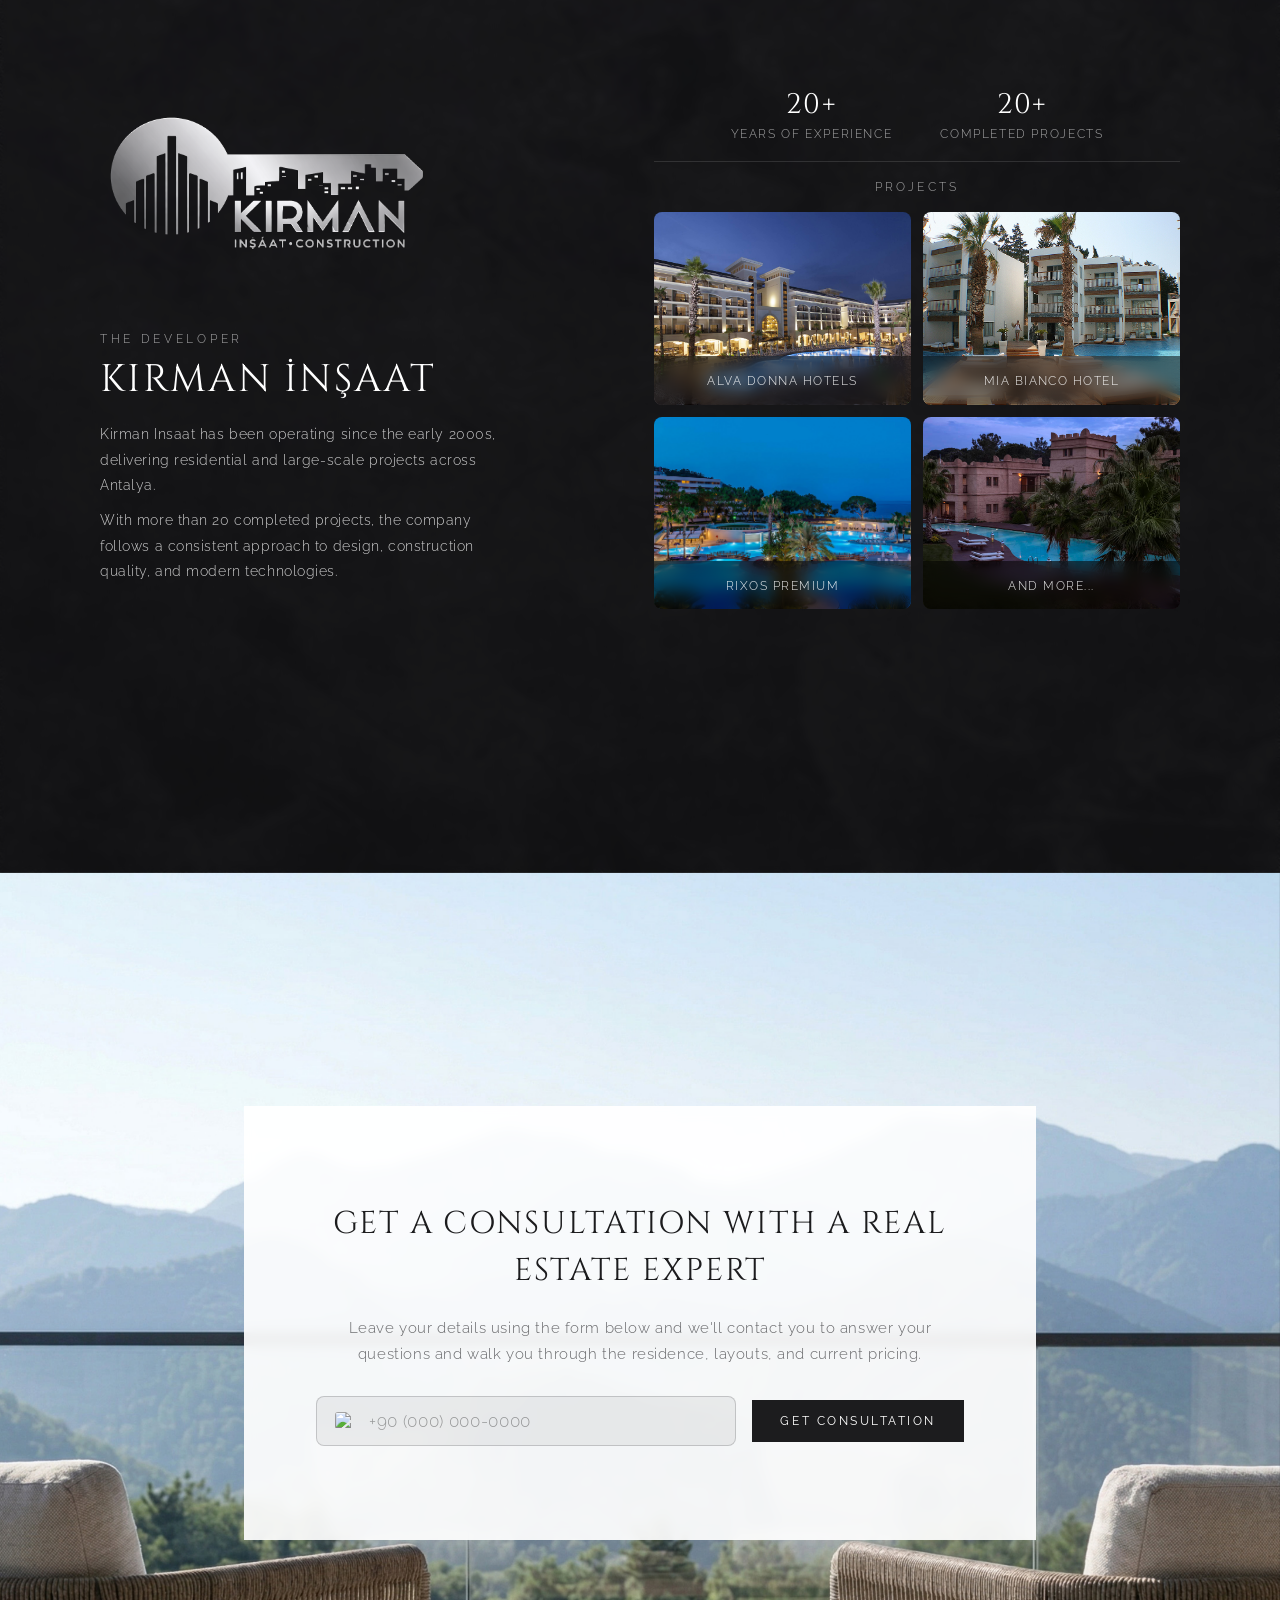
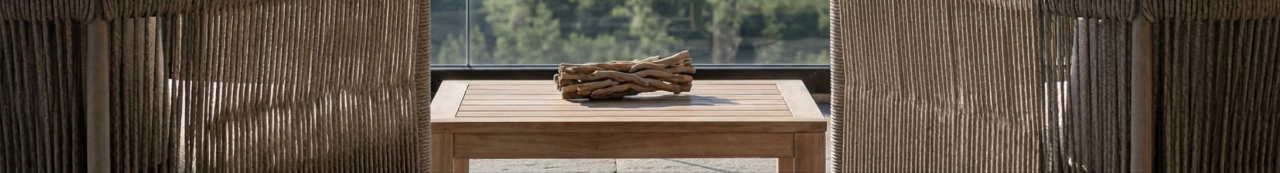
==== commit da80484e: "FINAL" ====
--- a/index.html
+++ b/index.html
@@ -60,7 +60,7 @@
         <a href="tel:+905515083212" class="nav-phone-number">+90 (551) 508-32-12</a>
         <span class="nav-online"><span class="nav-online-dot"></span>Now online</span>
       </div>
-      <a href="tel:+905515083212" class="nav-phone-mobile">+90 551 508 32 12</a>
+      <a href="tel:+905515083212" class="nav-phone-mobile"><span class="nav-online-dot mobile-dot"></span>+90 551 508 32 12</a>
       <a href="#" class="nav-cta" id="openModal" data-i18n="nav_cta">REQUEST A CALL</a>
       <!-- Language switcher -->
       <div class="lang-switcher" id="langSwitcher">
--- a/styles.css
+++ b/styles.css
@@ -135,6 +135,7 @@
       border-color: var(--w80);
       background: var(--w10);
     }
+    .mobile-dot { display: inline-block; flex-shrink: 0; }
     .nav-phone-mobile {
       display: none;
       align-items: center;
@@ -2086,10 +2087,10 @@
       .nav-links { display: none; }
       .nav-phone-block { display: none; }
       .nav-cta { display: none; }
-      .nav-phone-mobile { display: flex; }
-      .nav-right { justify-self: end; }
+      .nav-phone-mobile { display: flex; order: 2; }
+      .nav-right { justify-self: end; display: flex; align-items: center; gap: 12px; }
       .lang-dropdown { justify-self: end; }
-      .lang-switcher { position: absolute; top: 26px; right: 24px; z-index: 11; }
+      .lang-switcher { position: relative; top: auto; right: auto; z-index: 11; order: 1; }
       .nav-logo-name { font-size: .72rem; letter-spacing: .22em; }
       .nav-logo-sub { font-size: .52rem; }
       .corner-left, .corner-right { display: none; }
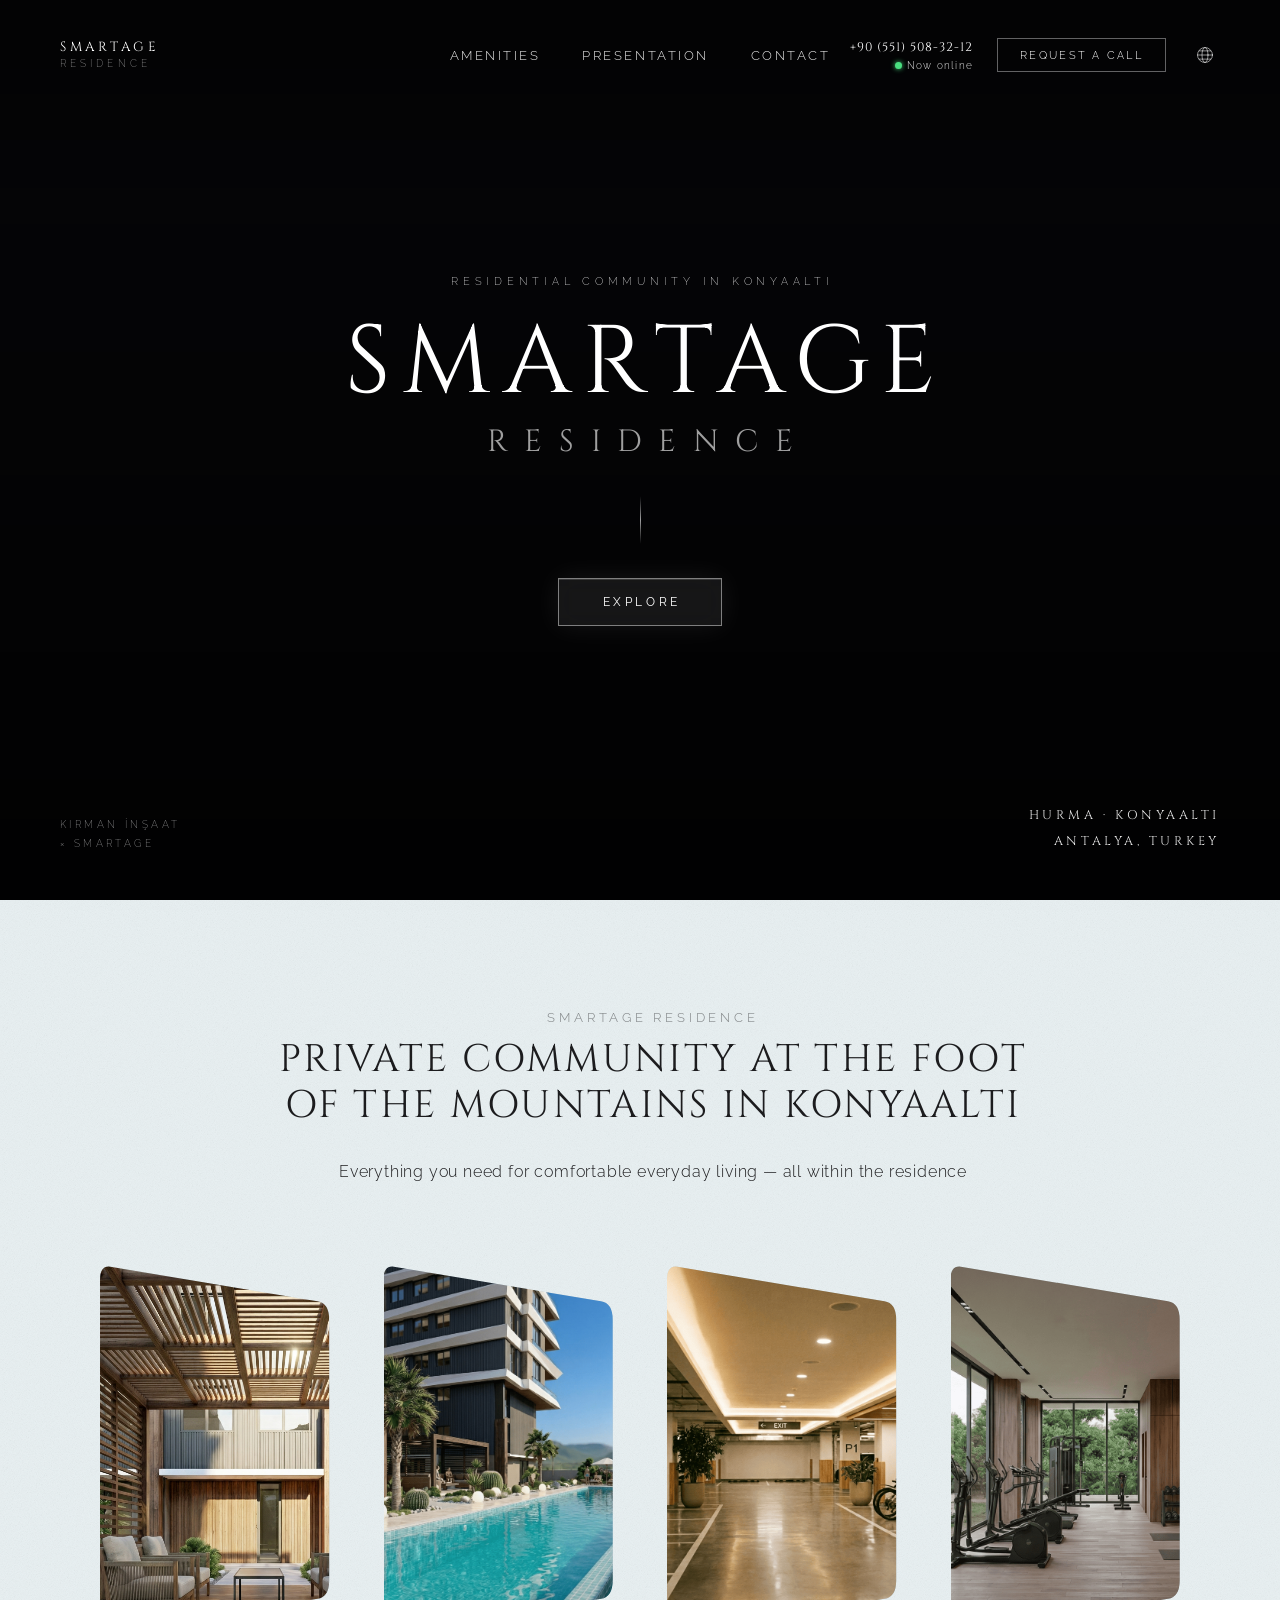
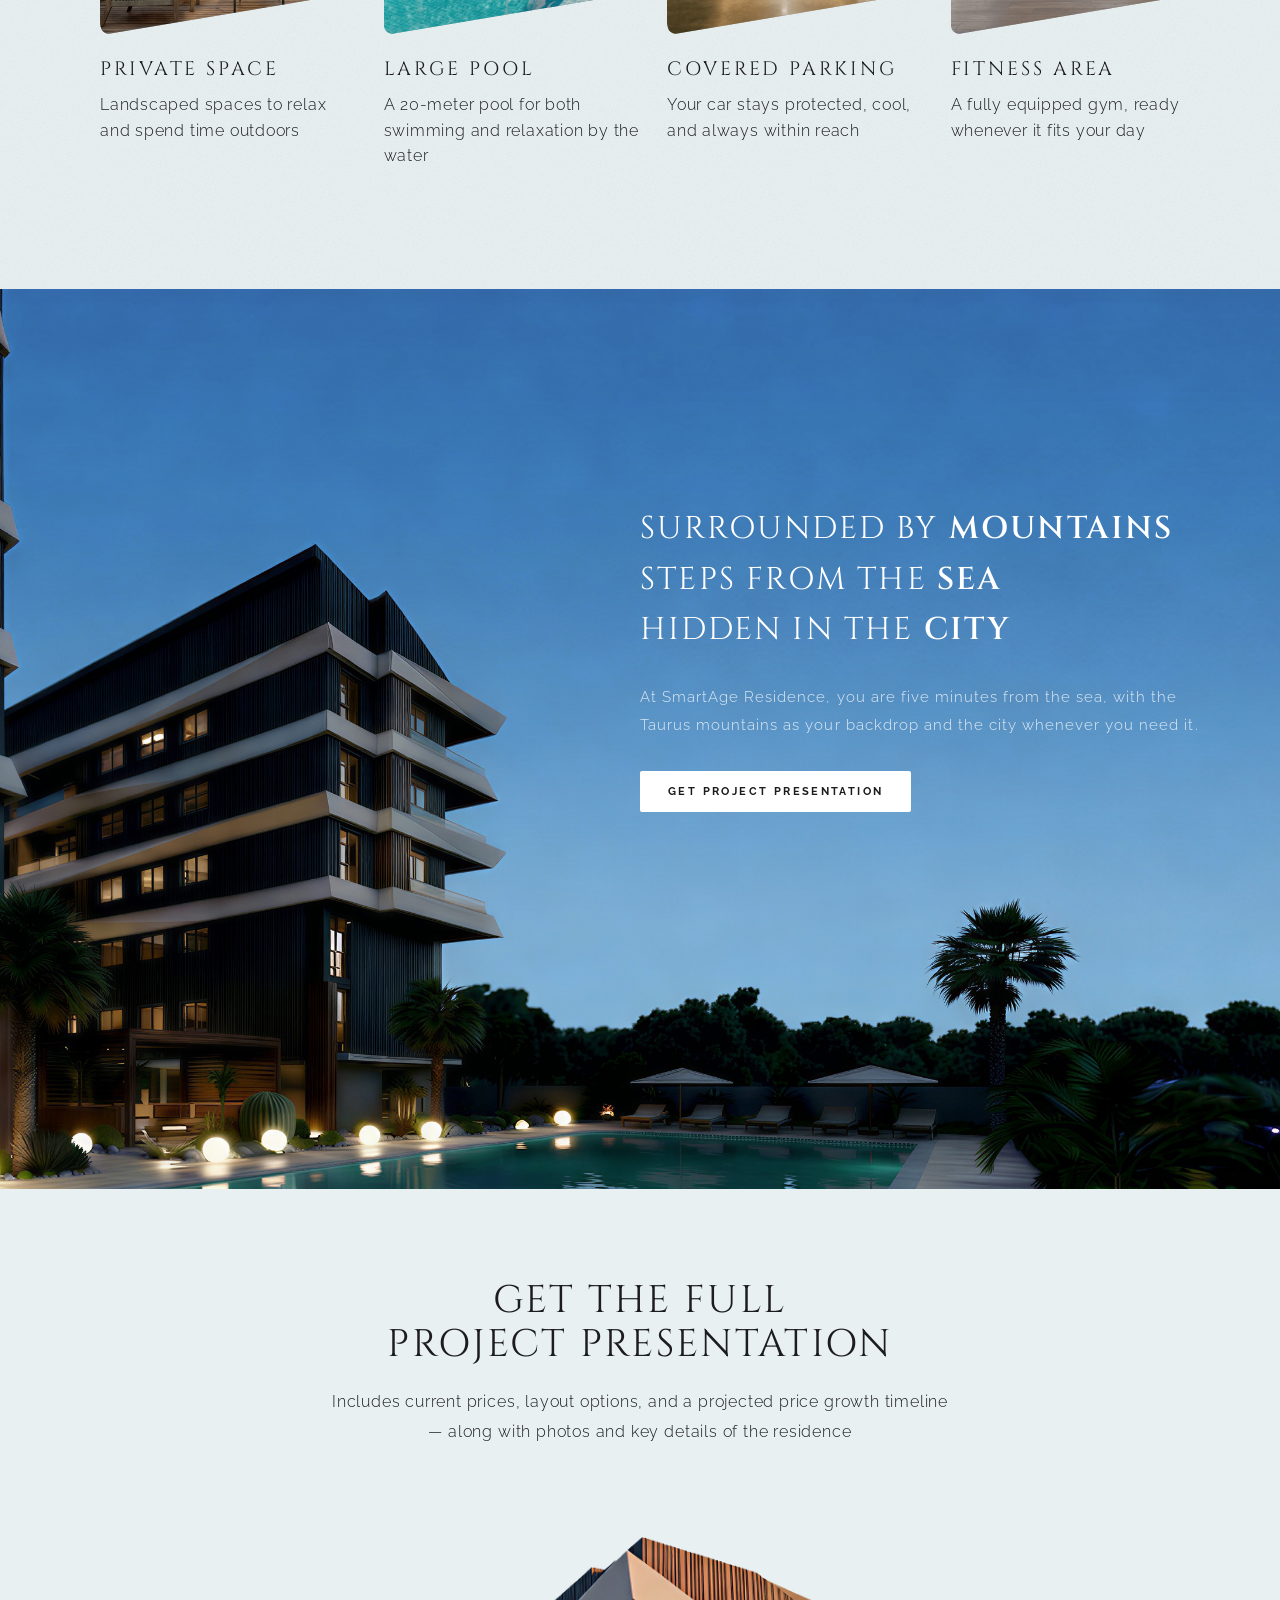
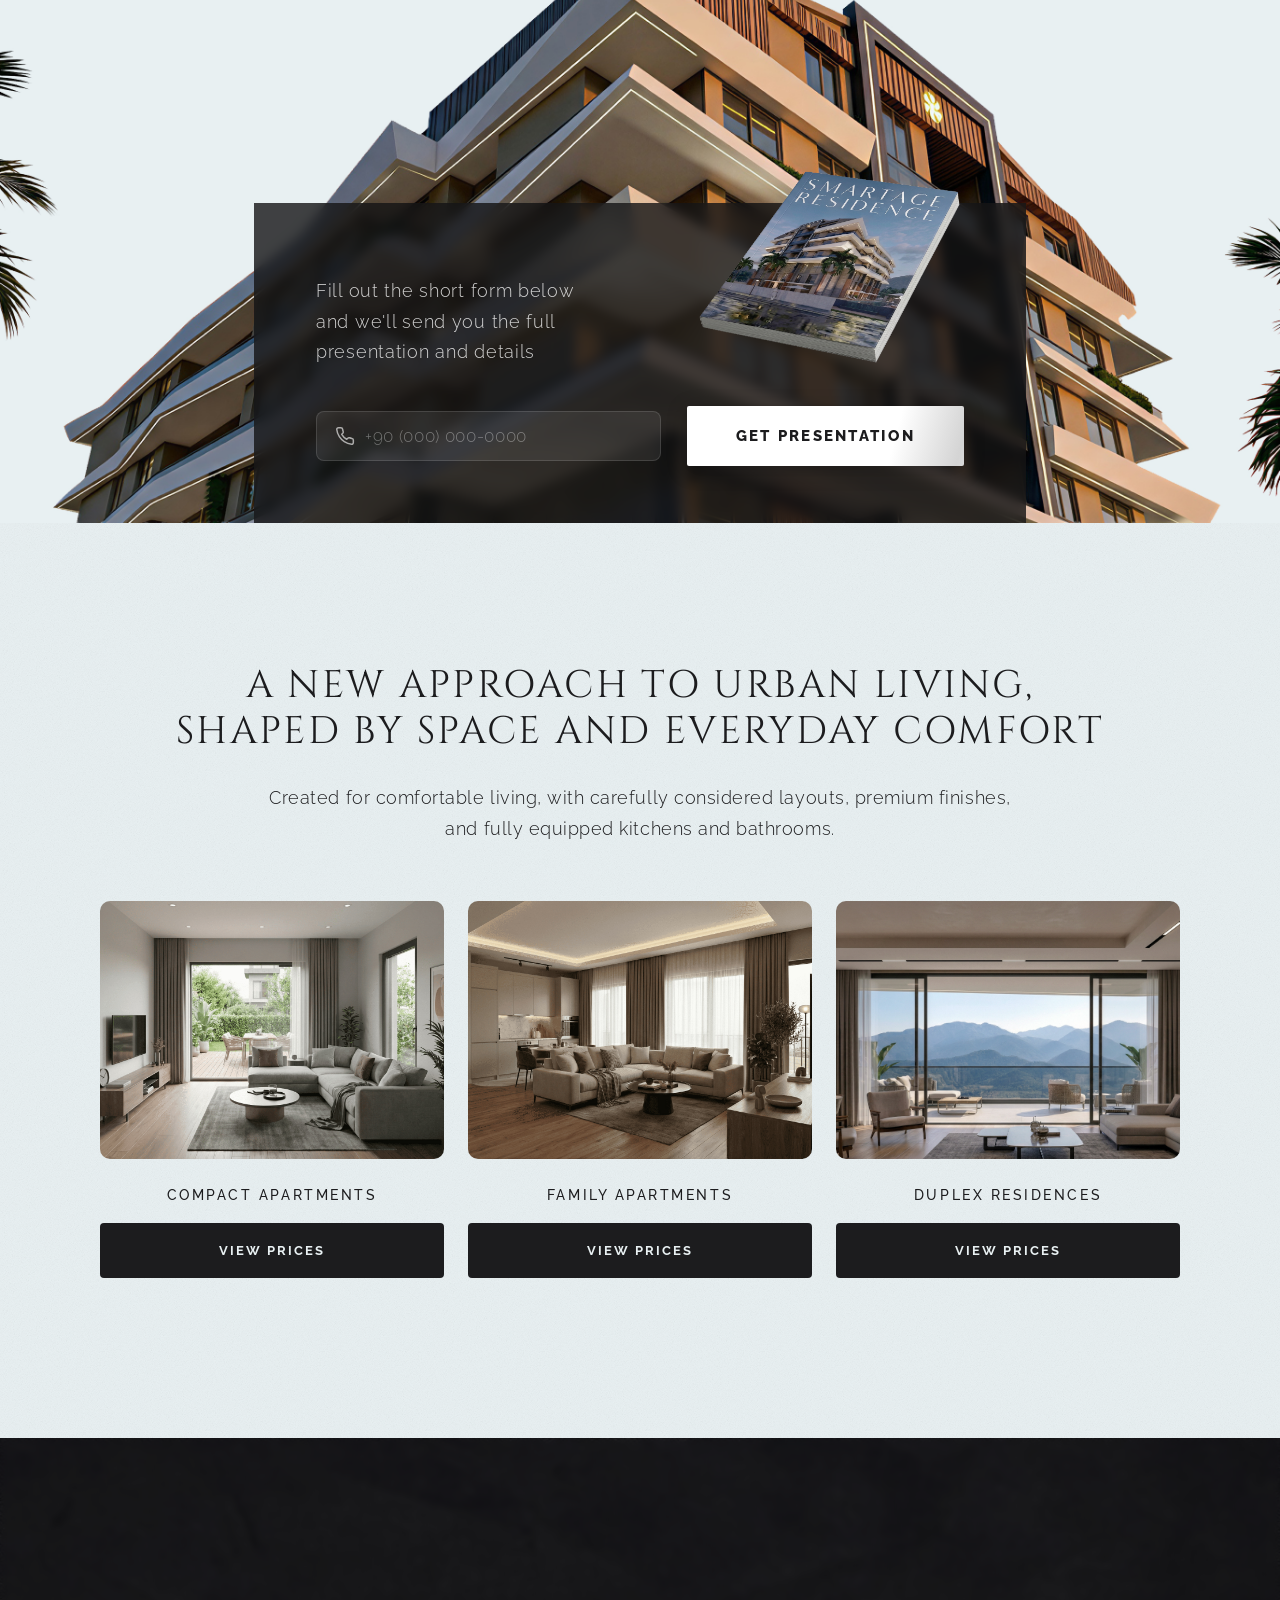
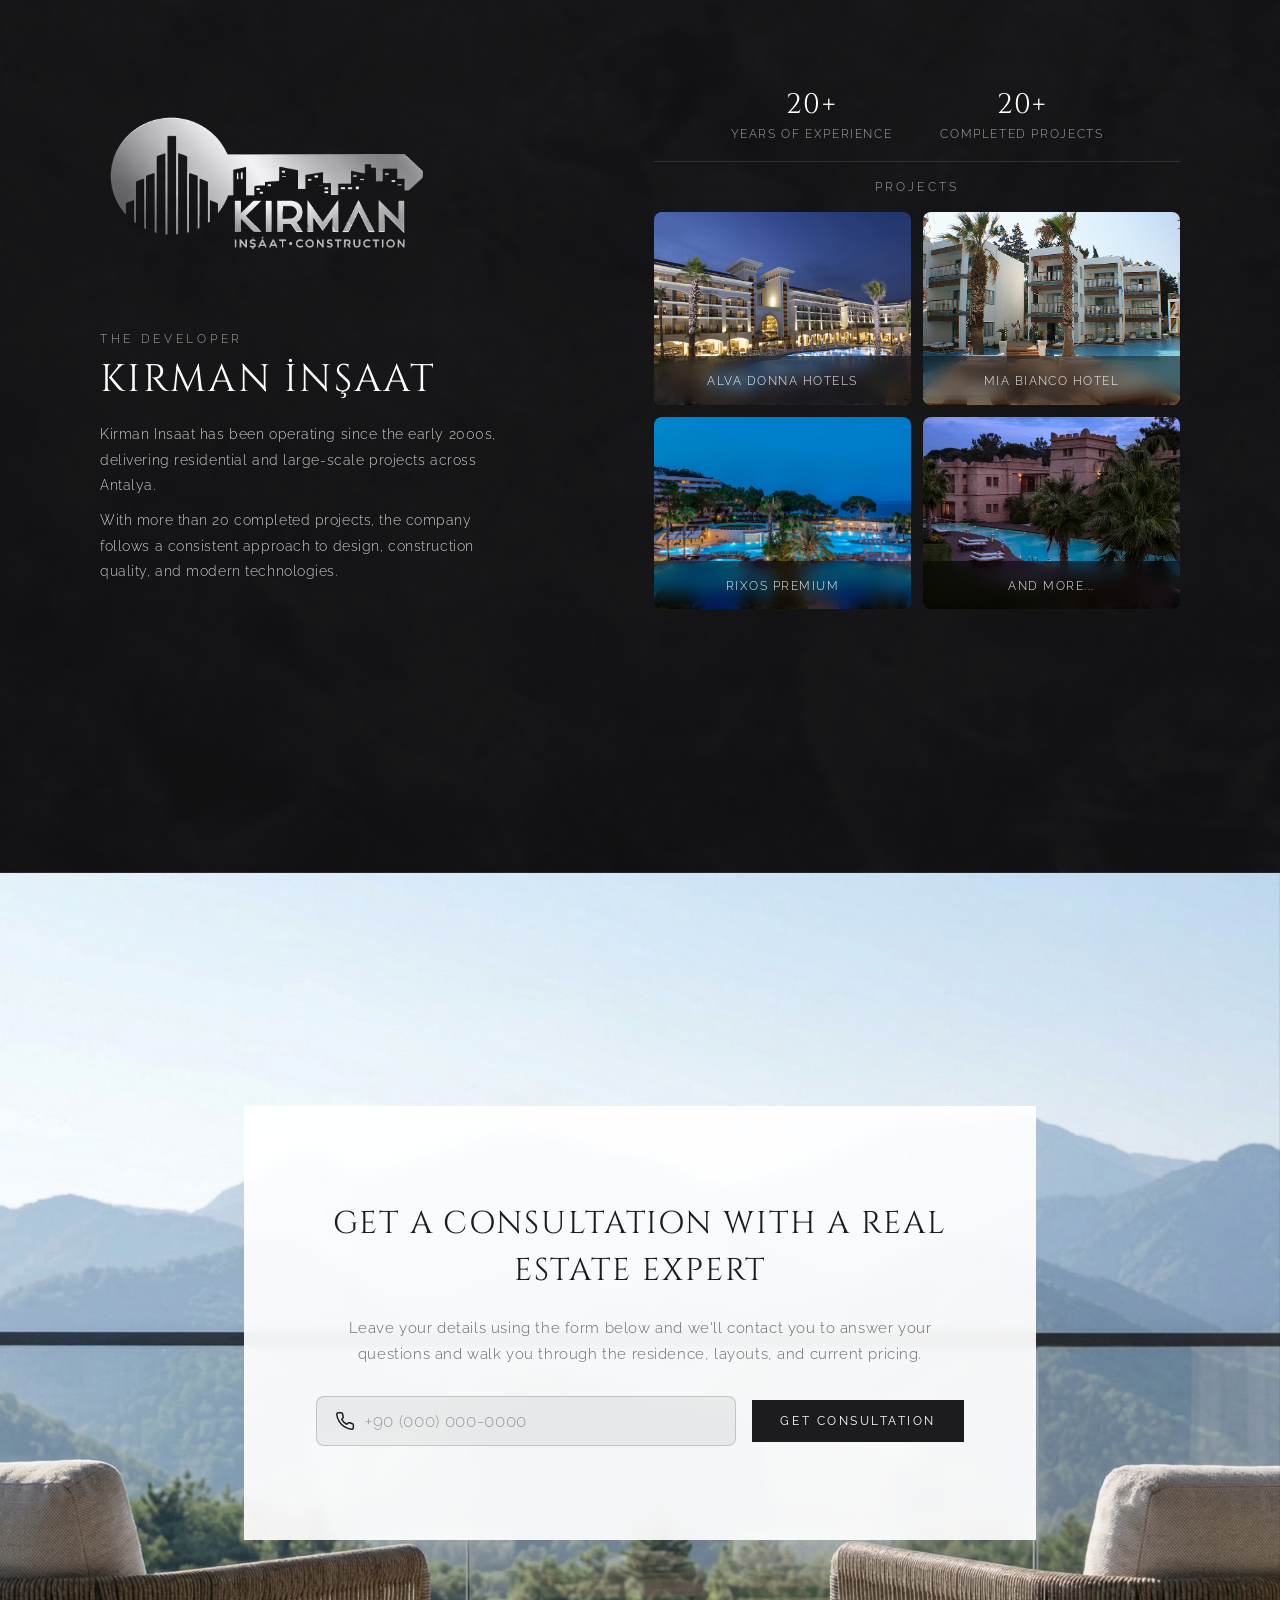
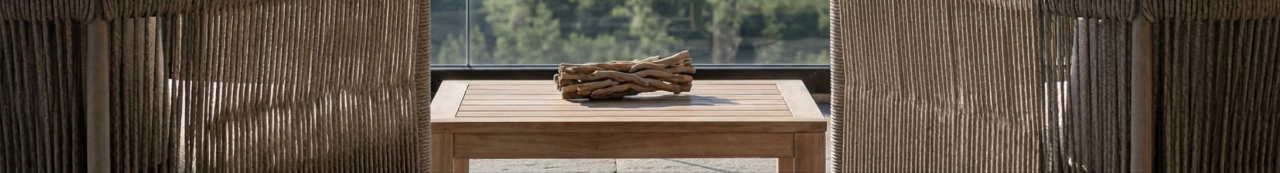
==== commit 42e0e8a4: "SUPER LAST" ====
--- a/index.html
+++ b/index.html
@@ -199,7 +199,7 @@
           <p class="pres-form-hint" data-i18n-html="pres_form_hint">Fill out the short form below<br>and we'll send you the full<br>presentation and details</p>
           <div class="pres-form-row">
             <div class="pres-phone-wrap">
-              <span class="pres-flag"><img src="https://flagcdn.com/w40/tr.png" alt="TR" class="pres-flag-img"></span>
+              <span class="pres-flag"><svg class="pres-flag-icon" viewBox="0 0 24 24" fill="none" stroke="currentColor" stroke-width="1.8" stroke-linecap="round" stroke-linejoin="round"><path d="M22 16.92v3a2 2 0 0 1-2.18 2 19.79 19.79 0 0 1-8.63-3.07 19.5 19.5 0 0 1-6-6 19.79 19.79 0 0 1-3.07-8.67A2 2 0 0 1 4.11 2h3a2 2 0 0 1 2 1.72c.127.96.361 1.903.7 2.81a2 2 0 0 1-.45 2.11L8.09 9.91a16 16 0 0 0 6 6l1.27-1.27a2 2 0 0 1 2.11-.45c.907.339 1.85.573 2.81.7A2 2 0 0 1 22 16.92z"/></svg></span>
               <input class="pres-phone" id="presPhone" type="tel" placeholder="+90 (000) 000-0000" required>
             </div>
             <button class="pres-btn" type="submit" data-i18n="pres_btn">Get Presentation</button>
@@ -312,7 +312,7 @@
     <p class="mtn-sub" data-i18n="mtn_sub">Leave your details using the form below and we'll contact you to answer your questions and walk you through the residence, layouts, and current pricing.</p>
     <form class="mtn-form" action="https://api.web3forms.com/submit" method="POST" onsubmit="handleMtnForm(event)">
       <div class="pres-phone-wrap">
-        <span class="pres-flag"><img src="https://flagcdn.com/w40/tr.png" alt="TR" class="pres-flag-img"></span>
+        <span class="pres-flag"><svg class="pres-flag-icon" viewBox="0 0 24 24" fill="none" stroke="currentColor" stroke-width="1.8" stroke-linecap="round" stroke-linejoin="round"><path d="M22 16.92v3a2 2 0 0 1-2.18 2 19.79 19.79 0 0 1-8.63-3.07 19.5 19.5 0 0 1-6-6 19.79 19.79 0 0 1-3.07-8.67A2 2 0 0 1 4.11 2h3a2 2 0 0 1 2 1.72c.127.96.361 1.903.7 2.81a2 2 0 0 1-.45 2.11L8.09 9.91a16 16 0 0 0 6 6l1.27-1.27a2 2 0 0 1 2.11-.45c.907.339 1.85.573 2.81.7A2 2 0 0 1 22 16.92z"/></svg></span>
         <input class="pres-phone" id="mtnPhone" type="tel" placeholder="+90 (000) 000-0000" required>
       </div>
       <button class="mtn-btn" type="submit" data-i18n="mtn_btn">Get Consultation</button>
@@ -330,7 +330,7 @@
     <p class="mtn-sub" style="animation:none;opacity:1;transform:none;" data-i18n="pricing_sub">Fill out the short form and we'll contact you shortly with full details</p>
     <form id="pricingForm" class="mtn-form" action="https://api.web3forms.com/submit" method="POST" onsubmit="handlePricingForm(event)" style="opacity:1;transform:none;">
       <div class="pres-phone-wrap">
-        <span class="pres-flag"><img src="https://flagcdn.com/w40/tr.png" alt="TR" class="pres-flag-img"></span>
+        <span class="pres-flag"><svg class="pres-flag-icon" viewBox="0 0 24 24" fill="none" stroke="currentColor" stroke-width="1.8" stroke-linecap="round" stroke-linejoin="round"><path d="M22 16.92v3a2 2 0 0 1-2.18 2 19.79 19.79 0 0 1-8.63-3.07 19.5 19.5 0 0 1-6-6 19.79 19.79 0 0 1-3.07-8.67A2 2 0 0 1 4.11 2h3a2 2 0 0 1 2 1.72c.127.96.361 1.903.7 2.81a2 2 0 0 1-.45 2.11L8.09 9.91a16 16 0 0 0 6 6l1.27-1.27a2 2 0 0 1 2.11-.45c.907.339 1.85.573 2.81.7A2 2 0 0 1 22 16.92z"/></svg></span>
         <input class="pres-phone" id="pricingPhone" type="tel" placeholder="+90 (000) 000-0000" required>
       </div>
       <button class="mtn-btn" type="submit" data-i18n="pricing_btn">View Prices</button>
--- a/styles.css
+++ b/styles.css
@@ -1342,6 +1342,7 @@
     }
     .mtn-form .pres-phone { color: #1c1c1e; }
     .mtn-form .pres-phone::placeholder { color: rgba(0,0,0,0.35); }
+    .mtn-form .pres-flag { color: #1c1c1e; }
 
     /* ── SECTION 2 — GRAPHITE ────────────────── */
     .section-graphite {
@@ -1502,8 +1503,8 @@
       padding: 12px 16px;
       flex: 1;
     }
-    .pres-flag { display: flex; align-items: center; flex-shrink: 0; }
-    .pres-flag-img { width: 22px; height: 16px; border-radius: 3px; display: block; }
+    .pres-flag { display: flex; align-items: center; flex-shrink: 0; color: var(--w50); }
+    .pres-flag-icon { width: 20px; height: 20px; display: block; }
     .pres-code {
       font-family: 'Raleway', sans-serif;
       font-weight: 500;
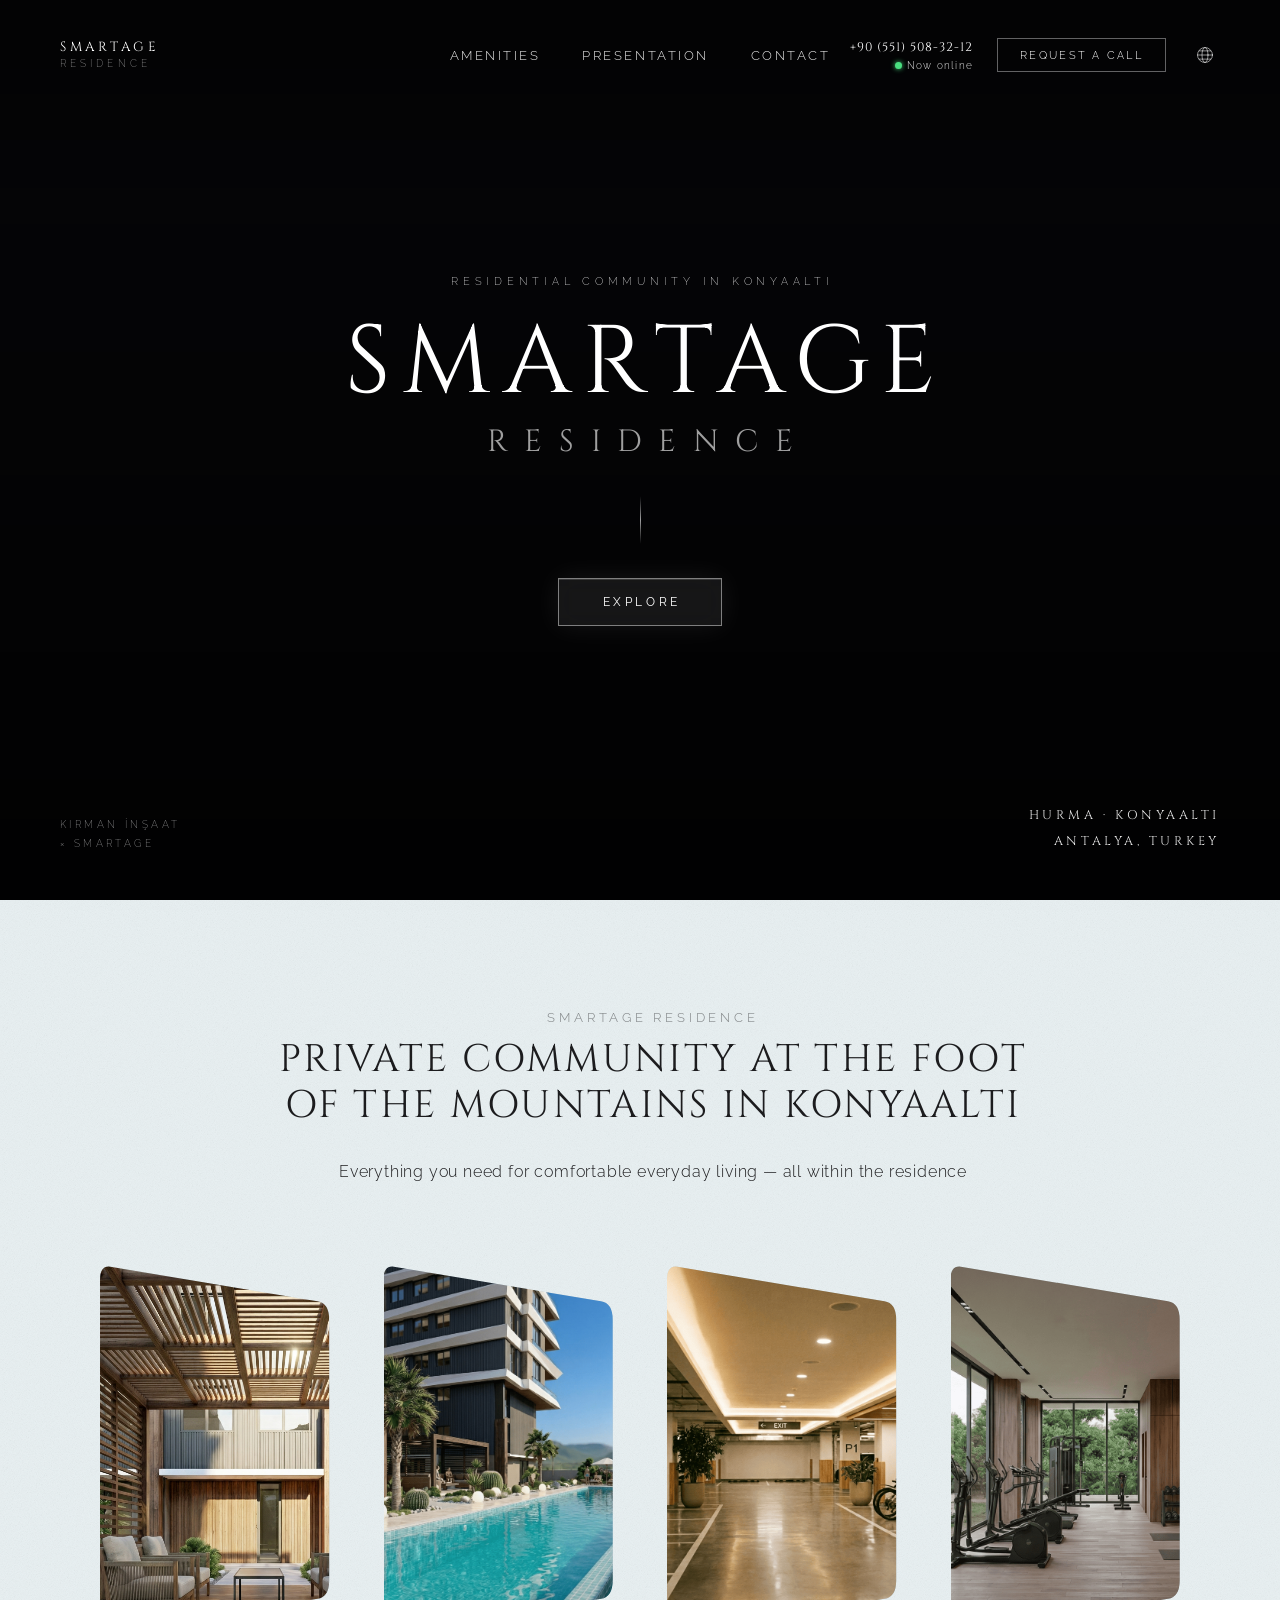
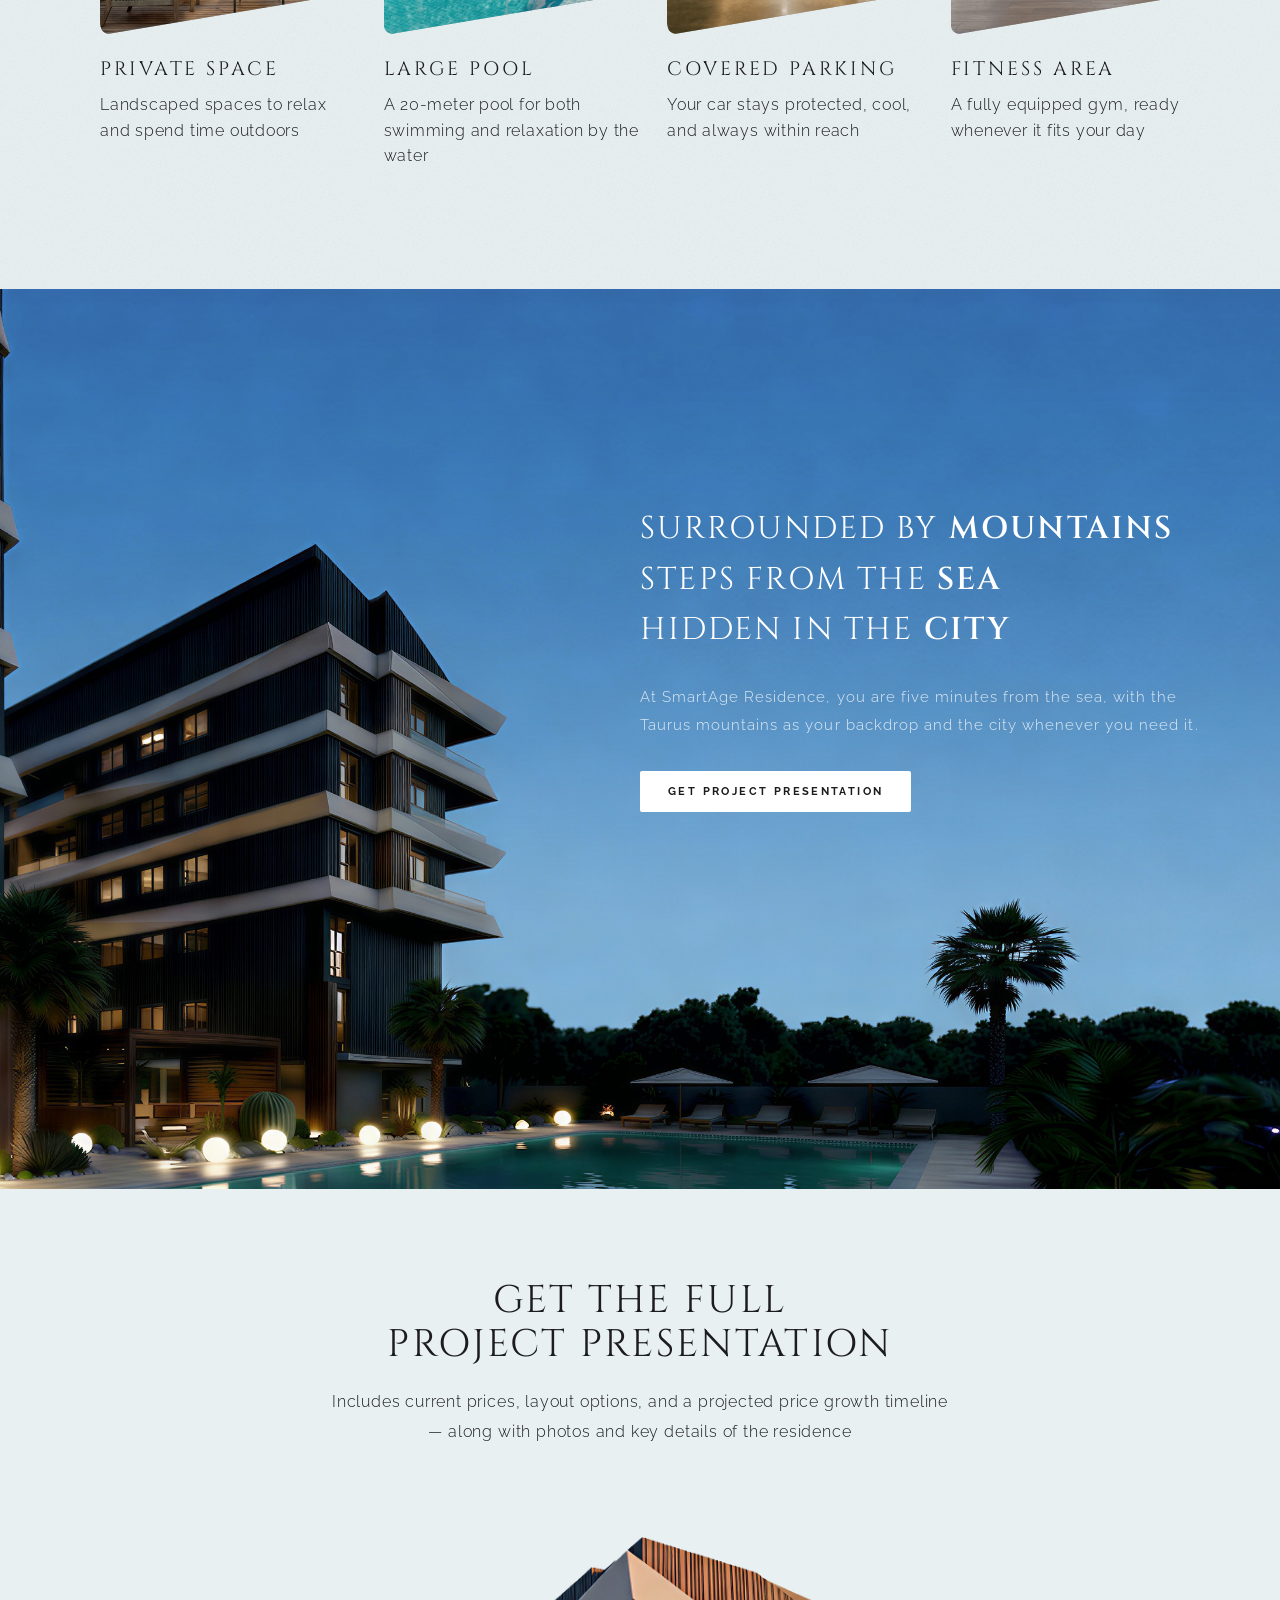
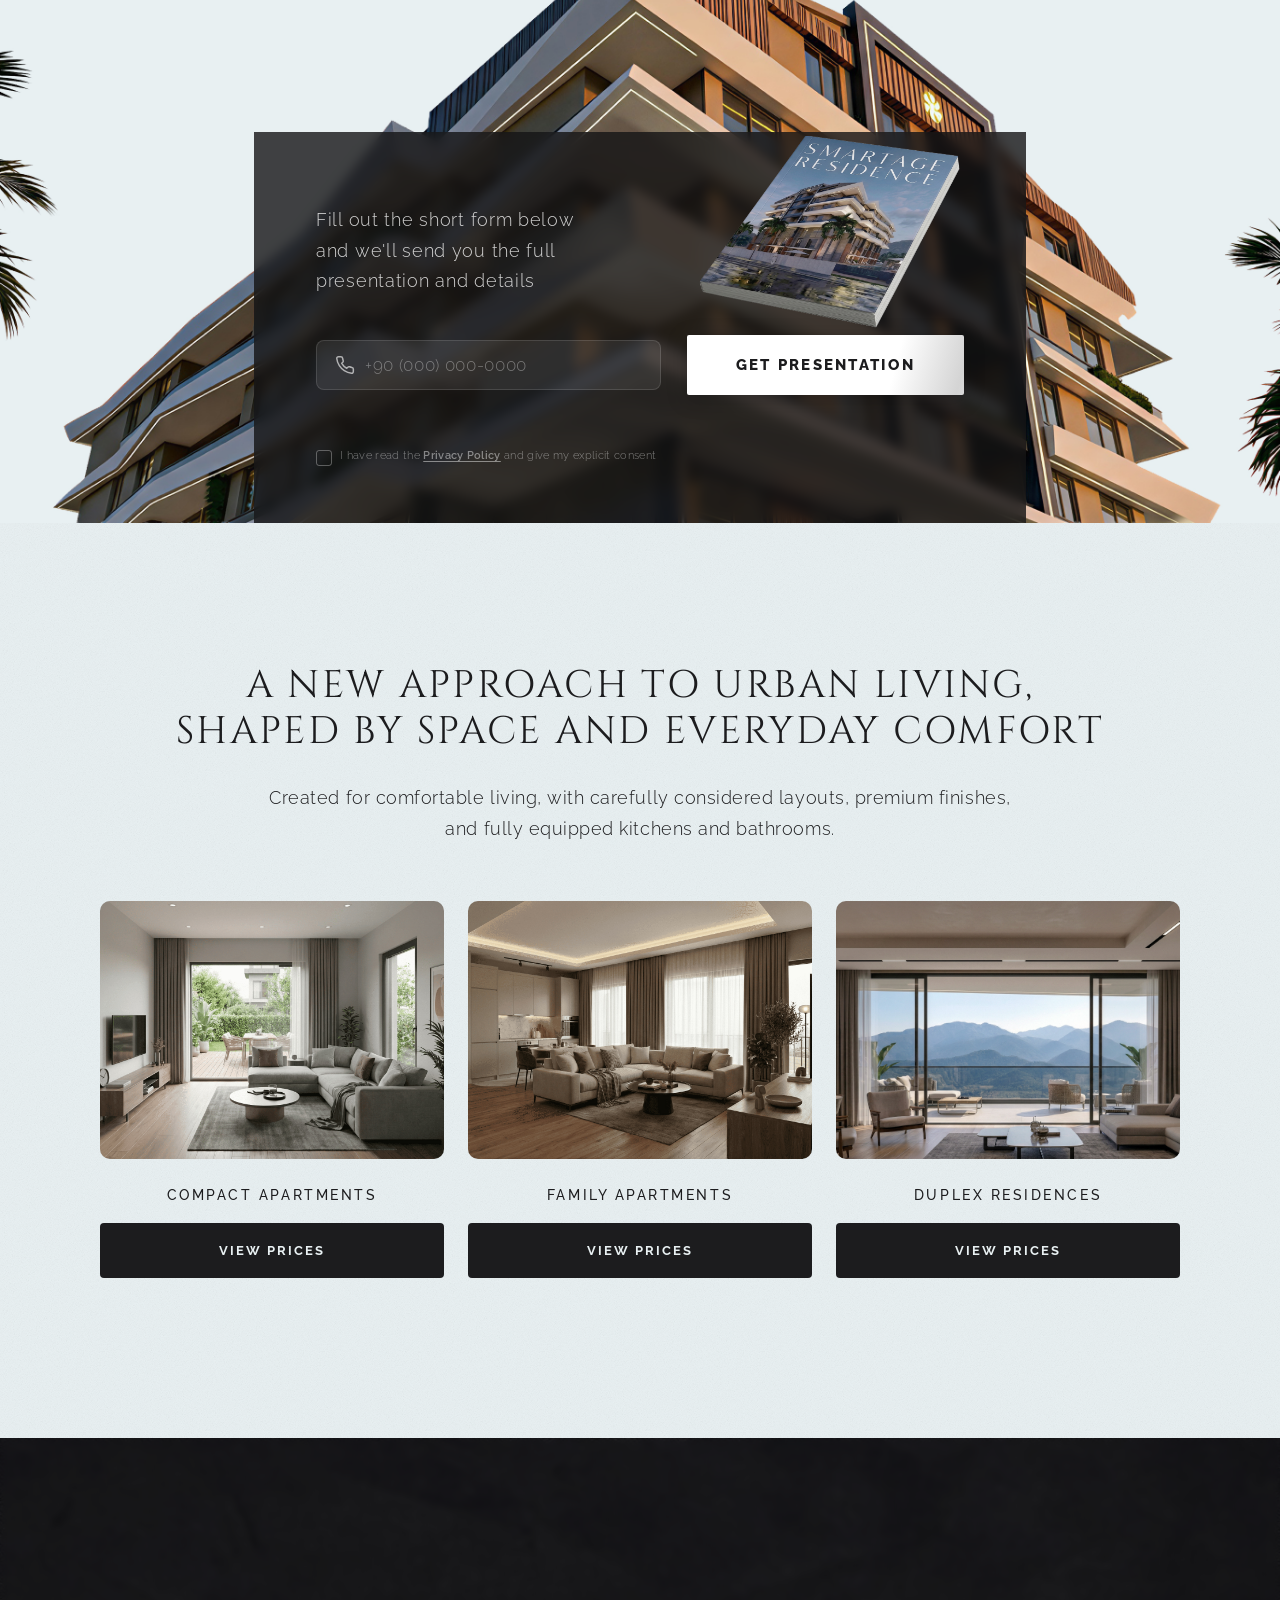
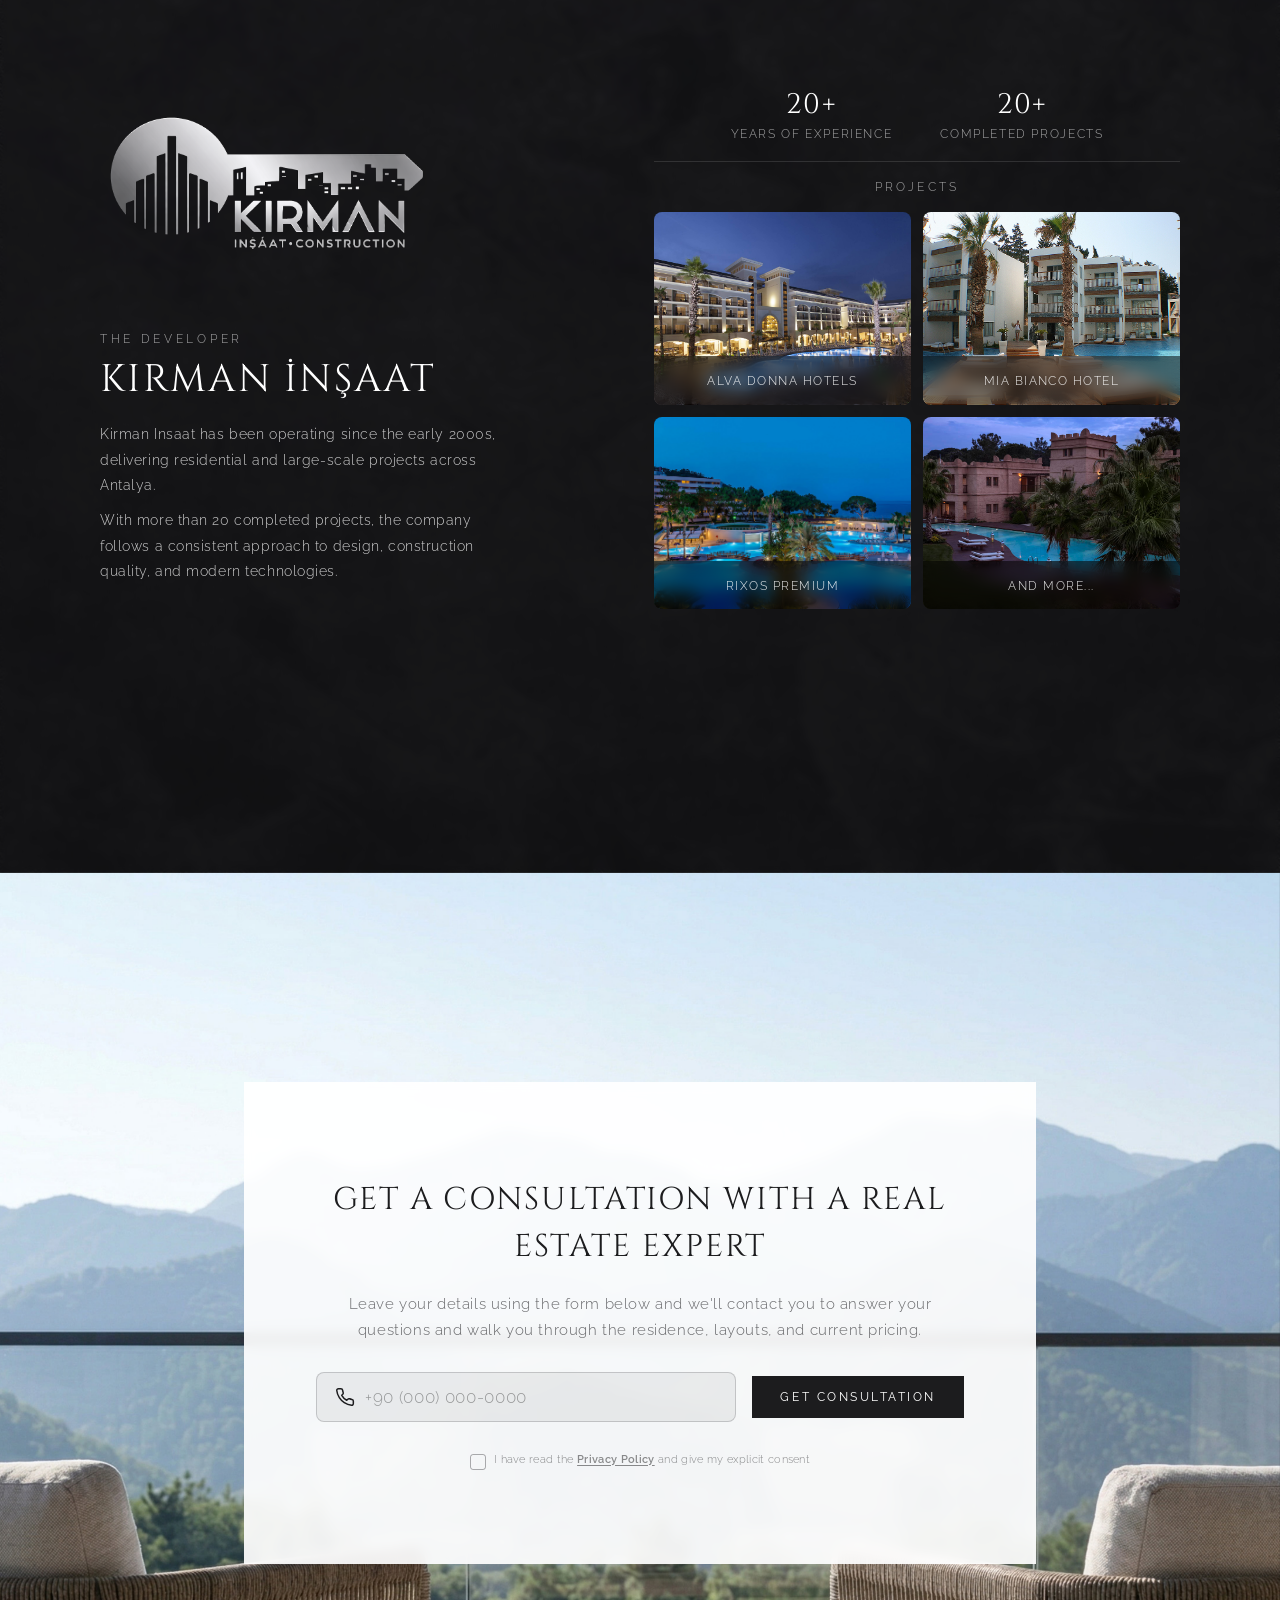
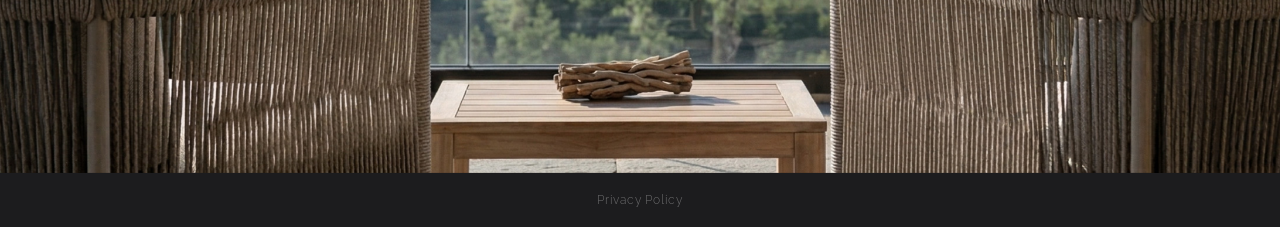
==== commit 39eaa863: "Privacy policy" ====
--- a/index.html
+++ b/index.html
@@ -7,6 +7,7 @@
   <link rel="preconnect" href="https://fonts.googleapis.com">
   <link rel="preconnect" href="https://fonts.gstatic.com" crossorigin>
   <link href="https://fonts.googleapis.com/css2?family=Cinzel:wght@400;500;600&family=Raleway:ital,wght@0,200;0,300;0,400;1,200;1,300&family=Forum&display=swap" rel="stylesheet">
+  <link rel="icon" type="image/png" href="images/favicon.png">
   <link rel="stylesheet" href="styles.css">
 </head>
 <body>
@@ -204,6 +205,10 @@
             </div>
             <button class="pres-btn" type="submit" data-i18n="pres_btn">Get Presentation</button>
           </div>
+          <label class="consent-label">
+            <input type="checkbox" class="consent-checkbox" required>
+            <span class="consent-text" data-i18n-html="consent_text">I have read the <a href="privacy.html" target="_blank" class="consent-link">Privacy Policy</a> and give my explicit consent</span>
+          </label>
         </form>
       </div>
     </div>
@@ -316,9 +321,20 @@
         <input class="pres-phone" id="mtnPhone" type="tel" placeholder="+90 (000) 000-0000" required>
       </div>
       <button class="mtn-btn" type="submit" data-i18n="mtn_btn">Get Consultation</button>
+      <label class="consent-label">
+        <input type="checkbox" class="consent-checkbox" required>
+        <span class="consent-text" data-i18n-html="consent_text">I have read the <a href="privacy.html" target="_blank" class="consent-link">Privacy Policy</a> and give my explicit consent</span>
+      </label>
     </form>
   </div>
 </section>
+
+<!-- ═══════════════════════════════════════════
+     FOOTER
+═══════════════════════════════════════════ -->
+<footer class="site-footer">
+  <a href="privacy.html" class="footer-privacy-link" data-i18n="footer_privacy">Privacy Policy</a>
+</footer>
 
 <!-- ═══════════════════════════════════════════
      MODAL — PRICING
@@ -334,6 +350,10 @@
         <input class="pres-phone" id="pricingPhone" type="tel" placeholder="+90 (000) 000-0000" required>
       </div>
       <button class="mtn-btn" type="submit" data-i18n="pricing_btn">View Prices</button>
+      <label class="consent-label">
+        <input type="checkbox" class="consent-checkbox" required>
+        <span class="consent-text" data-i18n-html="consent_text">I have read the <a href="privacy.html" target="_blank" class="consent-link">Privacy Policy</a> and give my explicit consent</span>
+      </label>
     </form>
   </div>
 </div>
@@ -359,8 +379,11 @@
         />
       </div>
       <button type="submit" class="modal-submit" data-i18n="modal_btn">Send Request</button>
+      <label class="consent-label consent-label-modal">
+        <input type="checkbox" class="consent-checkbox" required>
+        <span class="consent-text" data-i18n-html="consent_text">I have read the <a href="privacy.html" target="_blank" class="consent-link">Privacy Policy</a> and give my explicit consent</span>
+      </label>
     </form>
-    <p class="modal-privacy" data-i18n="modal_privacy">By submitting you agree to our privacy policy.</p>
   </div>
 </div>
 
--- a/styles.css
+++ b/styles.css
@@ -1300,8 +1300,12 @@
       align-items: center;
       justify-content: center;
       gap: 16px;
+      flex-wrap: wrap;
       opacity: 0;
       transform: translateY(24px);
+    }
+    .mtn-form .consent-label {
+      width: 100%;
     }
     .mtn-card.mtn-visible .mtn-form {
       animation: mtnFormUp .7s cubic-bezier(.22,.61,.36,1) .4s forwards;
@@ -2197,3 +2201,128 @@
       .amenity-card-title { font-size: 0.9rem; }
       .amenity-card-desc { font-size: 0.68rem; }
     }
+
+    /* ── SITE FOOTER ─────────────────────────── */
+    .site-footer {
+      width: 100%;
+      padding: 20px 0;
+      background: #1c1c1e;
+      display: flex;
+      align-items: center;
+      justify-content: center;
+    }
+    .footer-privacy-link {
+      font-family: 'Raleway', sans-serif;
+      font-weight: 300;
+      font-size: .72rem;
+      letter-spacing: .08em;
+      color: rgba(255,255,255,0.35);
+      text-decoration: none;
+      transition: color .2s;
+    }
+    .footer-privacy-link:hover { color: rgba(255,255,255,0.6); }
+
+    /* ── CONSENT CHECKBOX ─────────────────────── */
+    .consent-label {
+      display: flex;
+      align-items: flex-start;
+      gap: 8px;
+      margin-top: 14px;
+      cursor: pointer;
+      justify-content: center;
+    }
+    .consent-checkbox {
+      appearance: none;
+      -webkit-appearance: none;
+      width: 16px;
+      height: 16px;
+      min-width: 16px;
+      border: 1.5px solid rgba(28,28,30,0.35);
+      border-radius: 3px;
+      cursor: pointer;
+      margin-top: 2px;
+      position: relative;
+      transition: border-color .2s, background .2s;
+    }
+    .consent-checkbox:checked {
+      background: #1c1c1e;
+      border-color: #1c1c1e;
+    }
+    .consent-checkbox:checked::after {
+      content: '';
+      position: absolute;
+      left: 4px; top: 1px;
+      width: 5px; height: 9px;
+      border: solid #fff;
+      border-width: 0 1.5px 1.5px 0;
+      transform: rotate(45deg);
+    }
+    .consent-text {
+      font-family: 'Raleway', sans-serif;
+      font-weight: 300;
+      font-size: .68rem;
+      letter-spacing: .03em;
+      color: rgba(28,28,30,0.5);
+      line-height: 1.5;
+      text-align: left;
+      transition: color .2s;
+    }
+    .consent-link {
+      color: inherit;
+      font-weight: 600;
+      text-decoration: underline;
+      text-underline-offset: 2px;
+      transition: opacity .2s;
+    }
+    .consent-link:hover { opacity: 0.7; }
+    .consent-label.invalid .consent-checkbox {
+      border-color: #c0392b;
+    }
+    .consent-label.invalid .consent-text {
+      color: #c0392b;
+    }
+
+    /* Modal variant (light text) */
+    .consent-label-modal .consent-checkbox {
+      border-color: rgba(255,255,255,0.35);
+    }
+    .consent-label-modal .consent-checkbox:checked {
+      background: #fff;
+      border-color: #fff;
+    }
+    .consent-label-modal .consent-checkbox:checked::after {
+      border-color: #1c1c1e;
+    }
+    .consent-label-modal .consent-text {
+      color: rgba(255,255,255,0.45);
+    }
+    .consent-label-modal.invalid .consent-checkbox {
+      border-color: #e74c3c;
+    }
+    .consent-label-modal.invalid .consent-text {
+      color: #e74c3c;
+    }
+
+    /* Pres-form consent (dark bg variant) */
+    .pres-form .consent-label .consent-checkbox {
+      border-color: rgba(255,255,255,0.3);
+    }
+    .pres-form .consent-label .consent-checkbox:checked {
+      background: #fff;
+      border-color: #fff;
+    }
+    .pres-form .consent-label .consent-checkbox:checked::after {
+      border-color: #1c1c1e;
+    }
+    .pres-form .consent-label .consent-text {
+      color: rgba(255,255,255,0.45);
+    }
+    .pres-form .consent-label.invalid .consent-checkbox {
+      border-color: #e74c3c;
+    }
+    .pres-form .consent-label.invalid .consent-text {
+      color: #e74c3c;
+    }
+    .pres-form .consent-label {
+      justify-content: flex-start;
+    }
